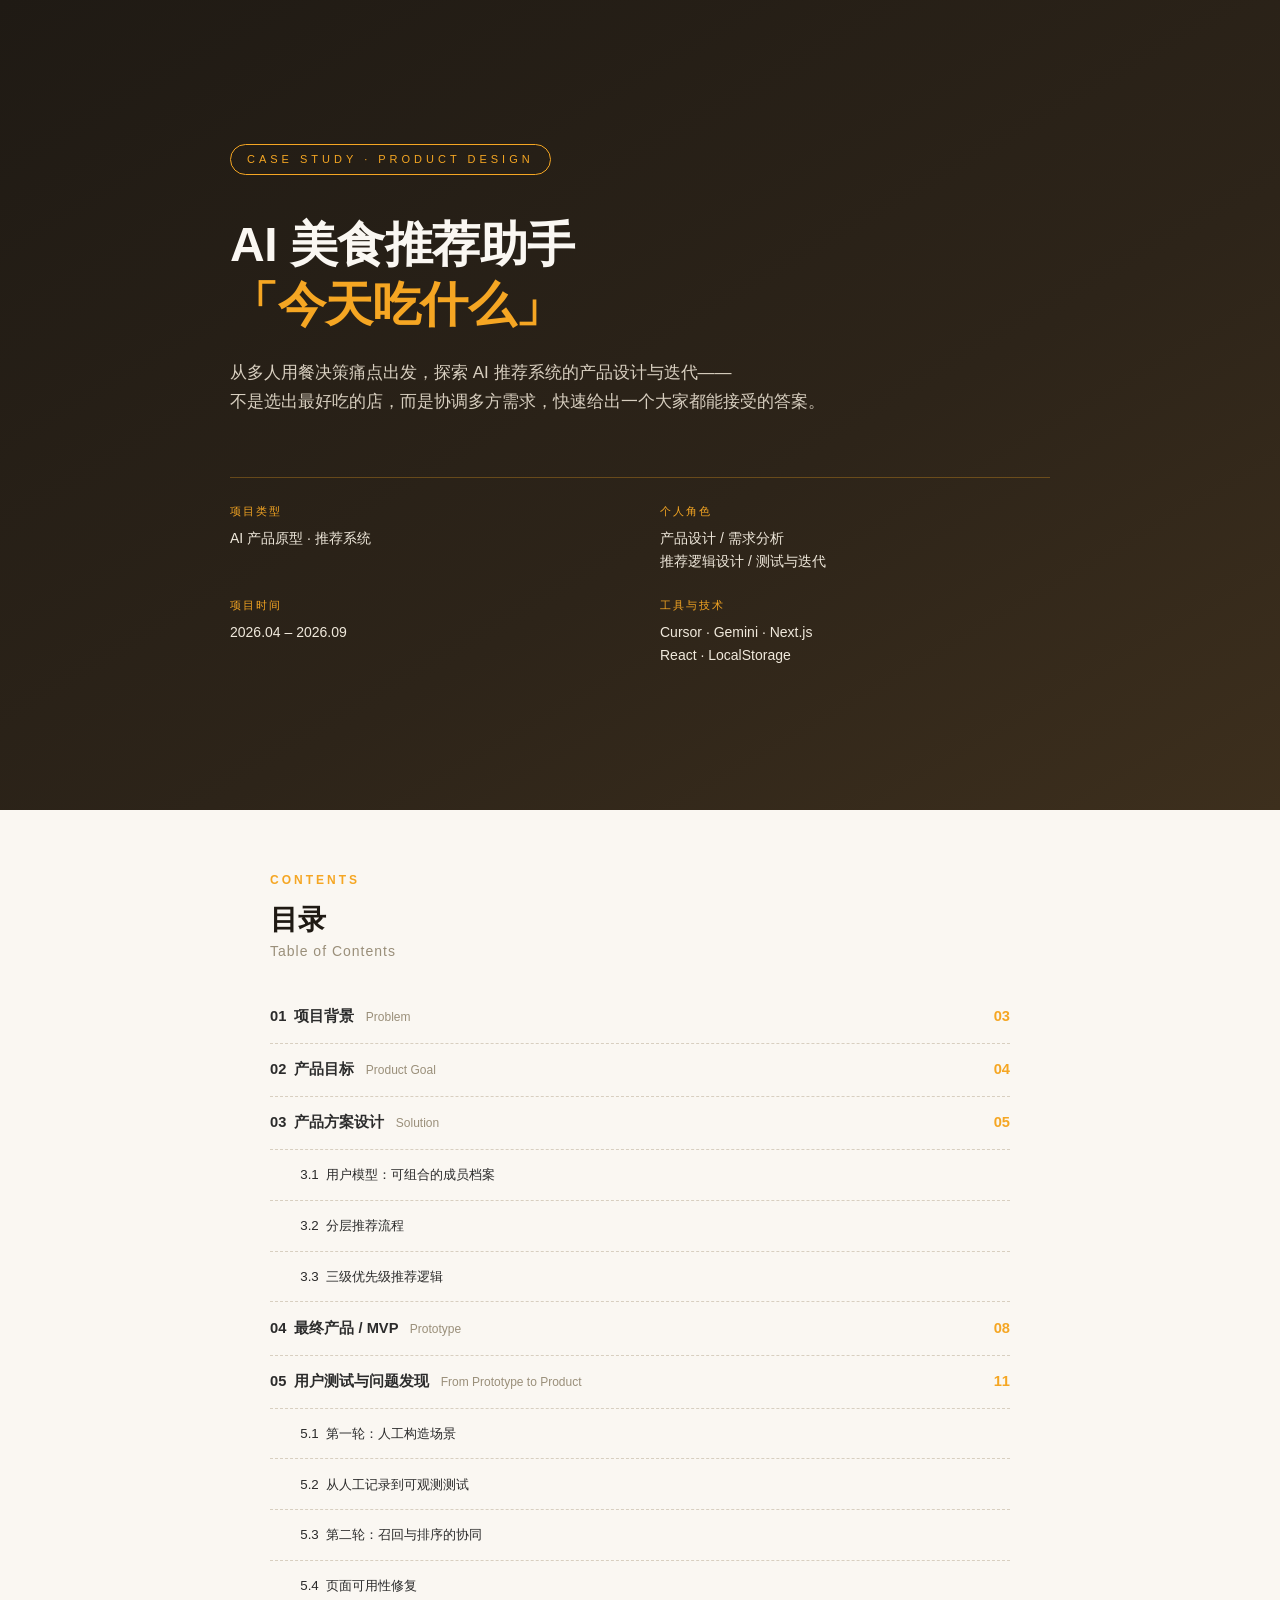
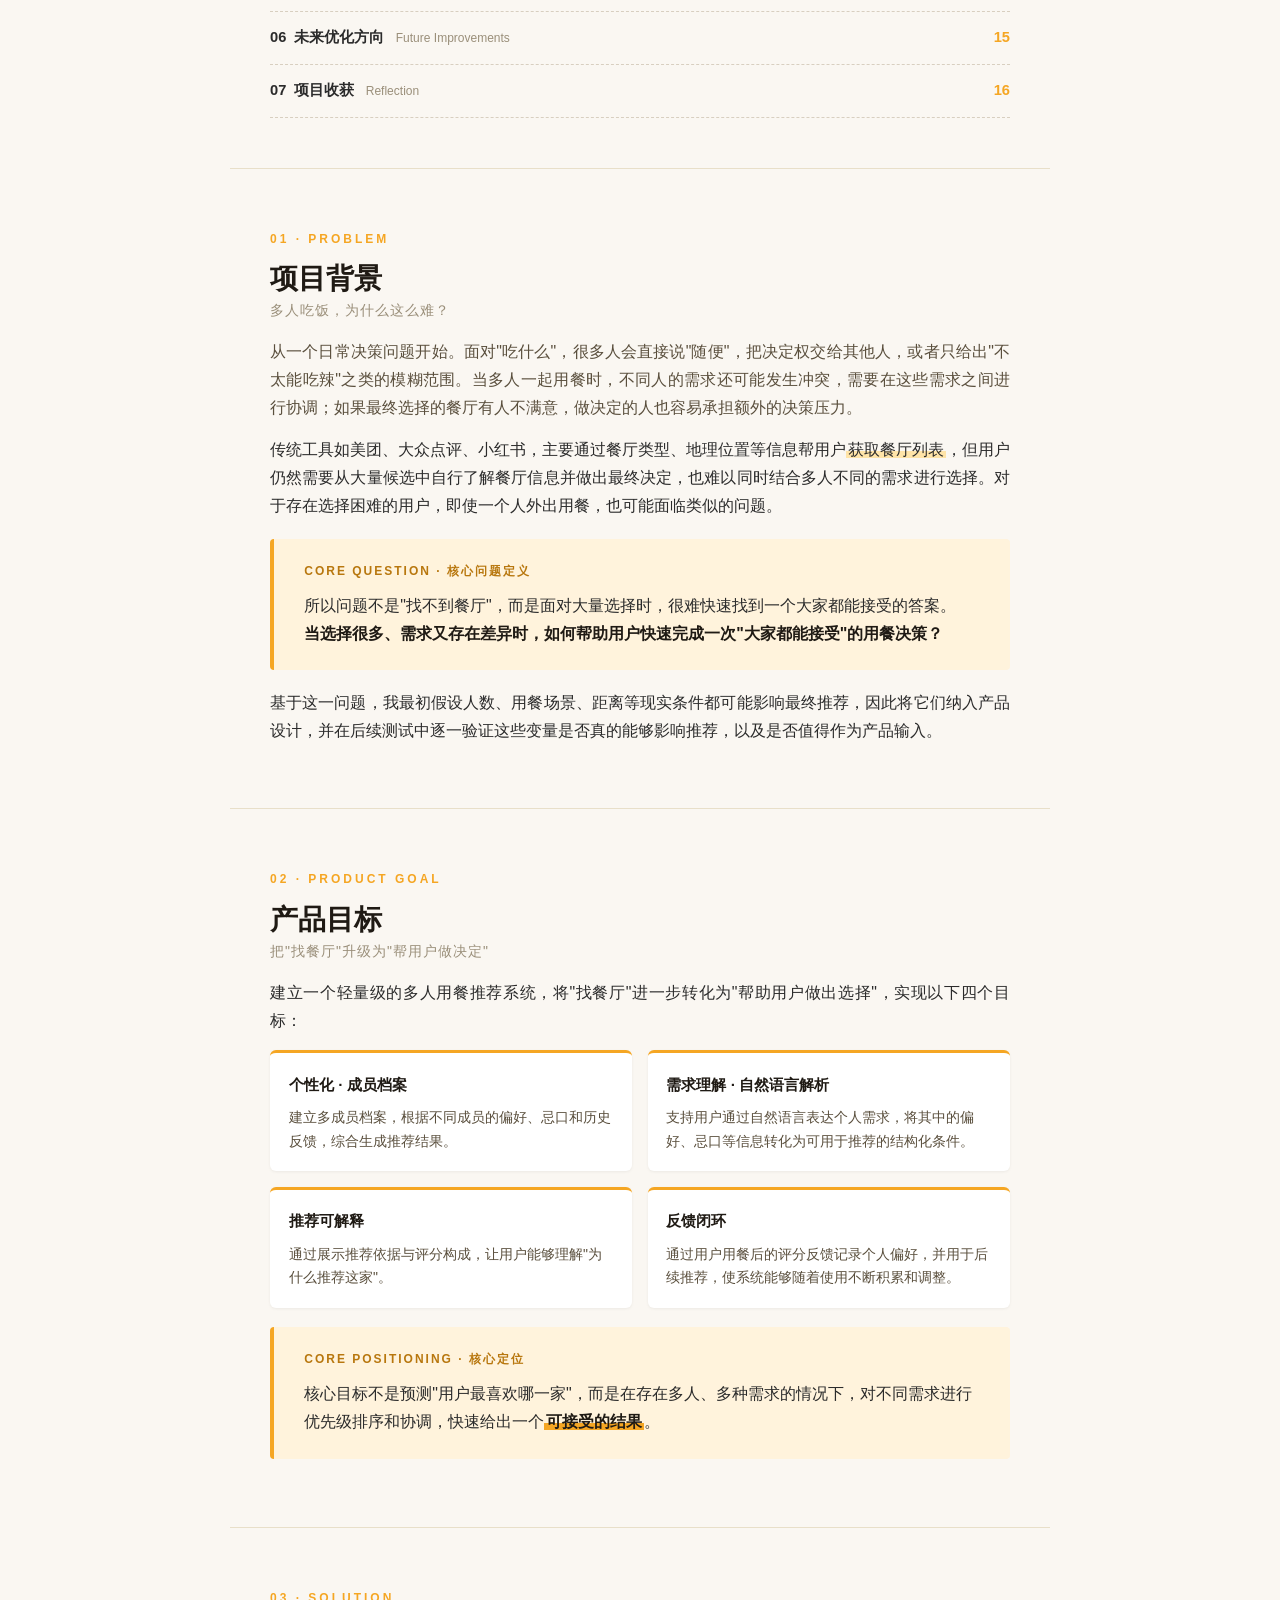
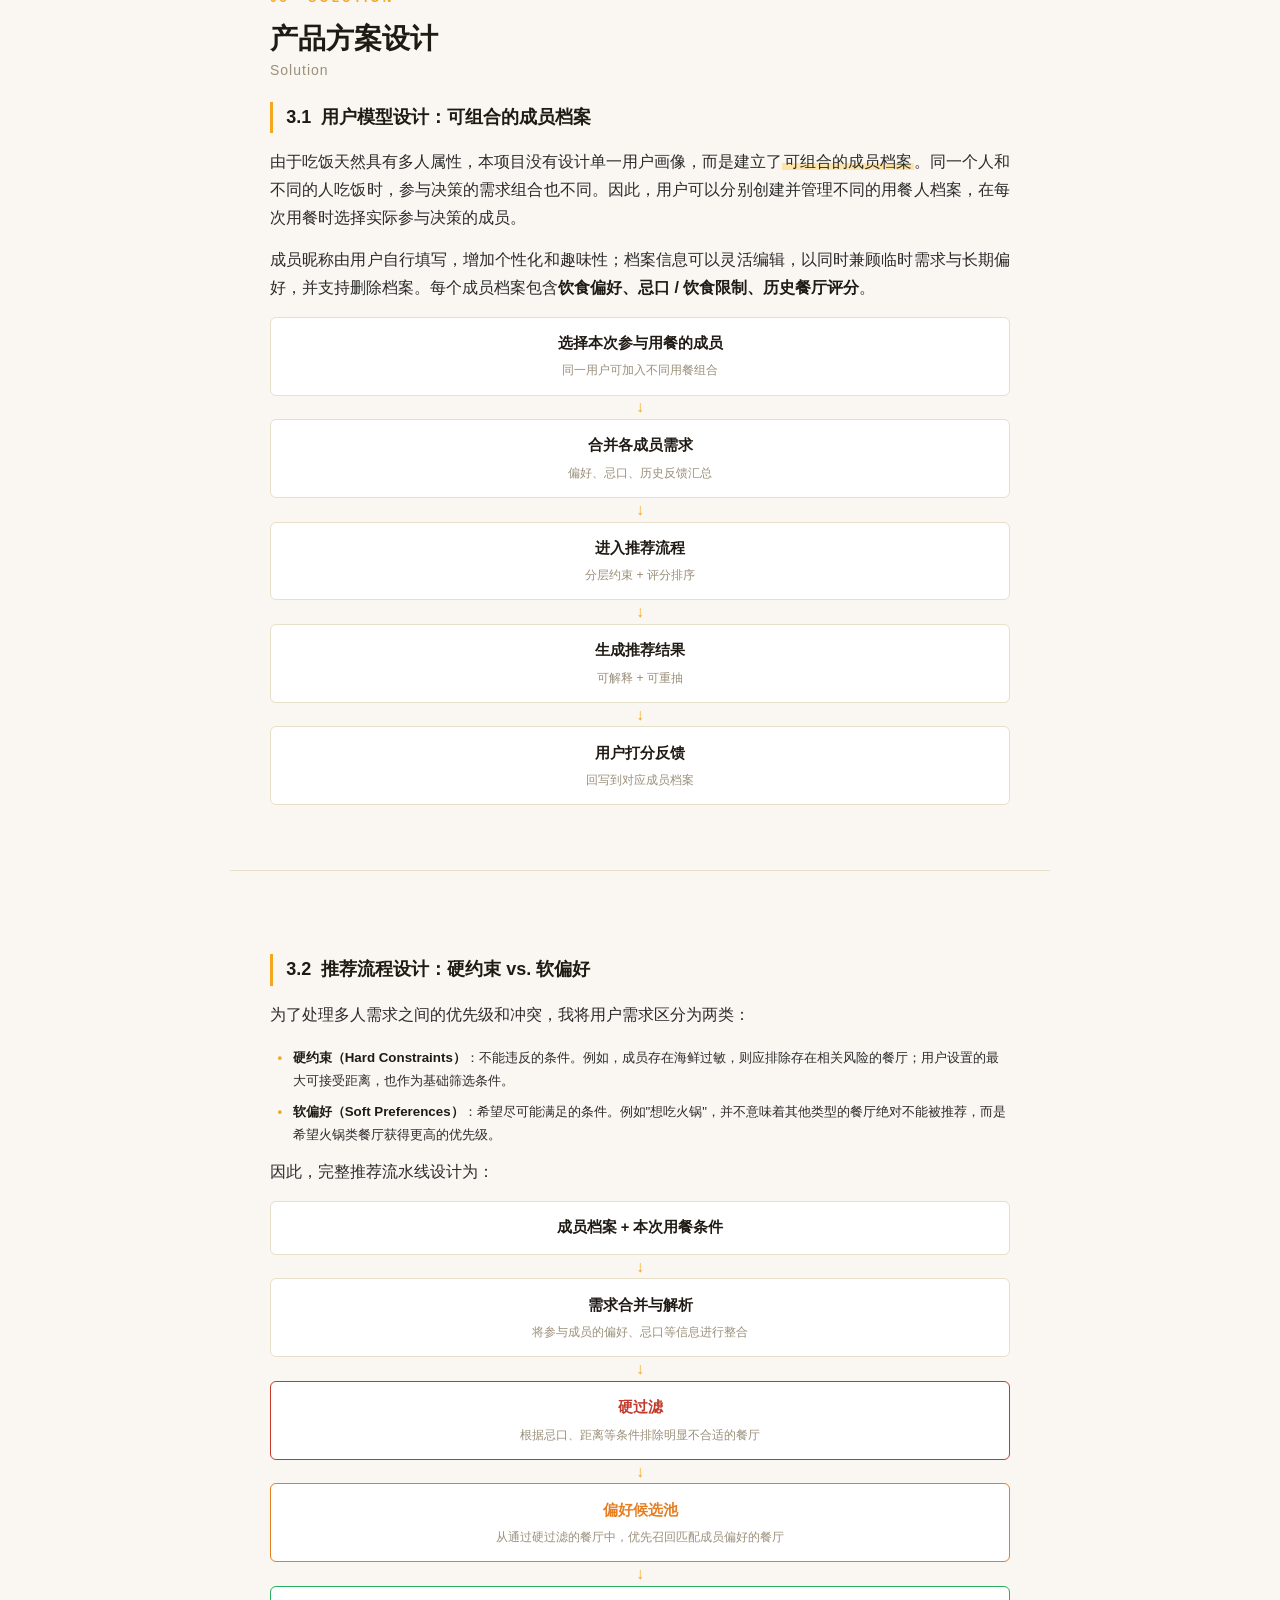
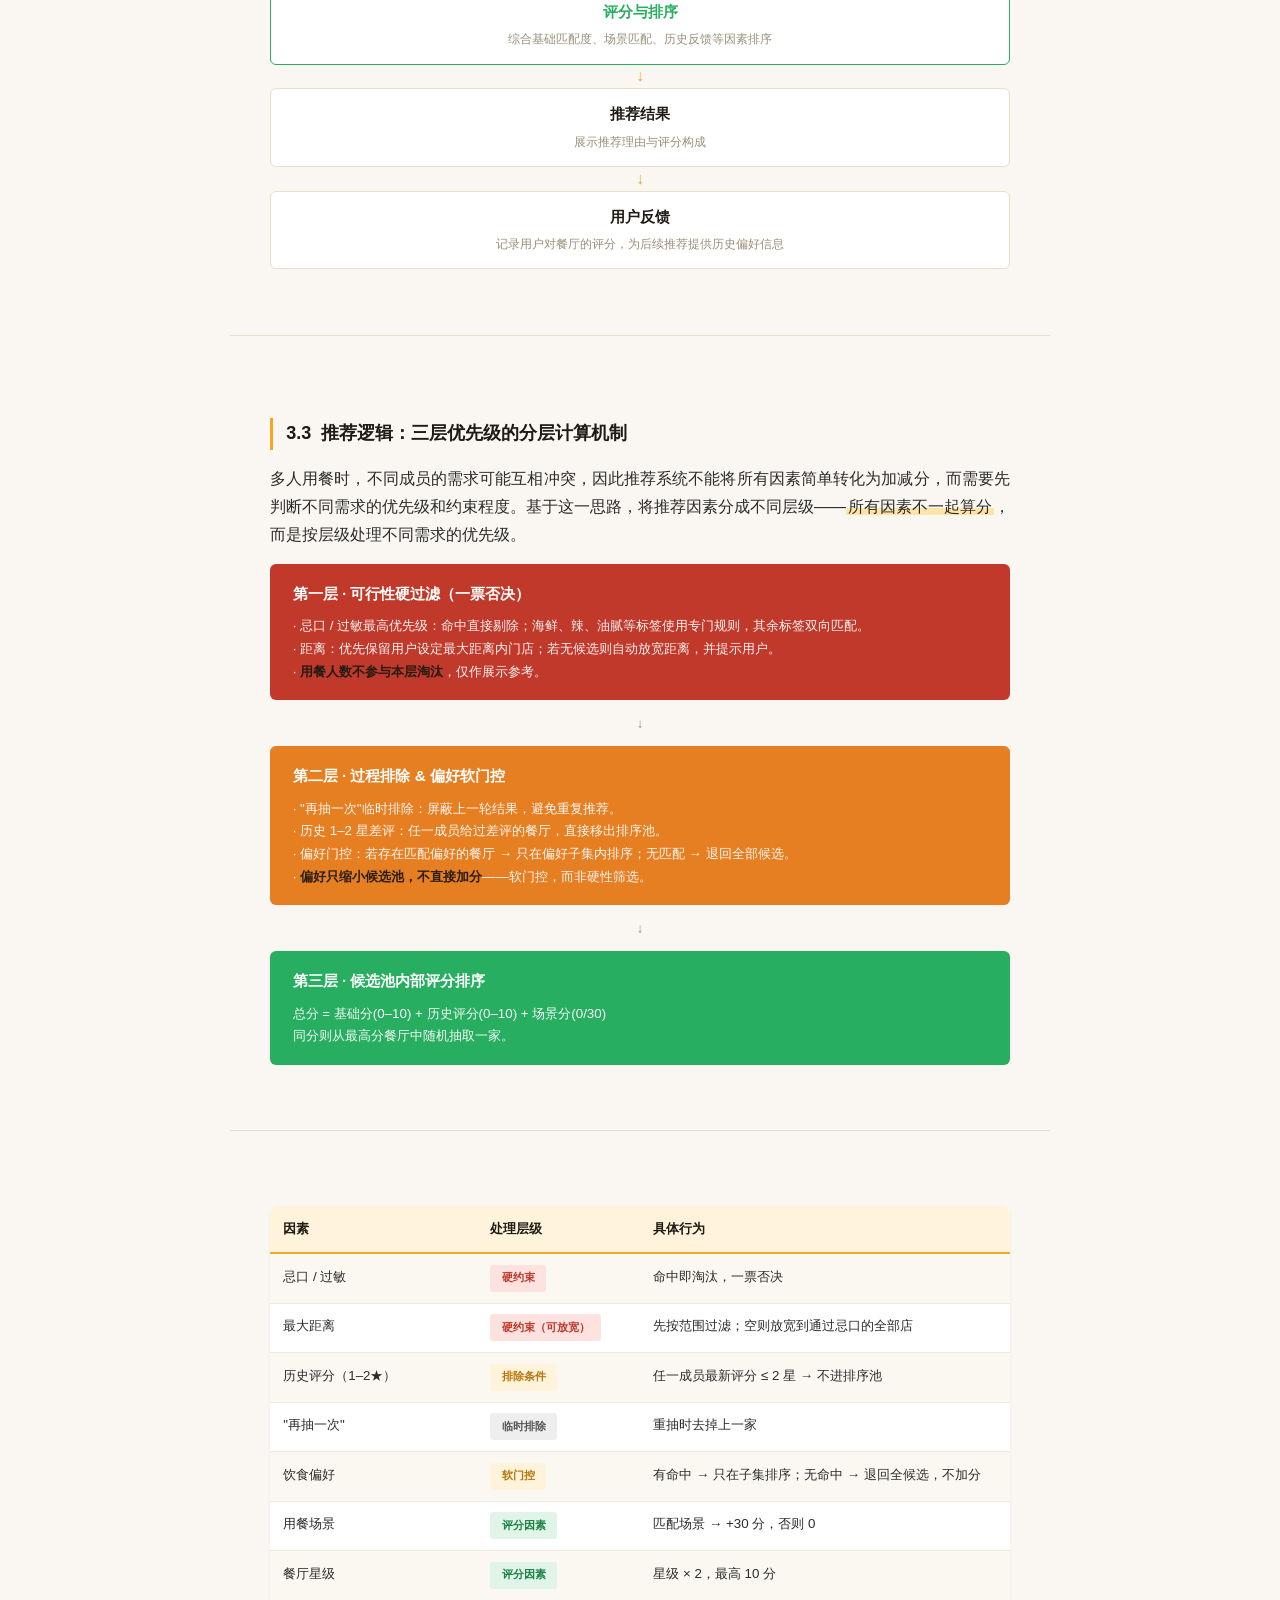
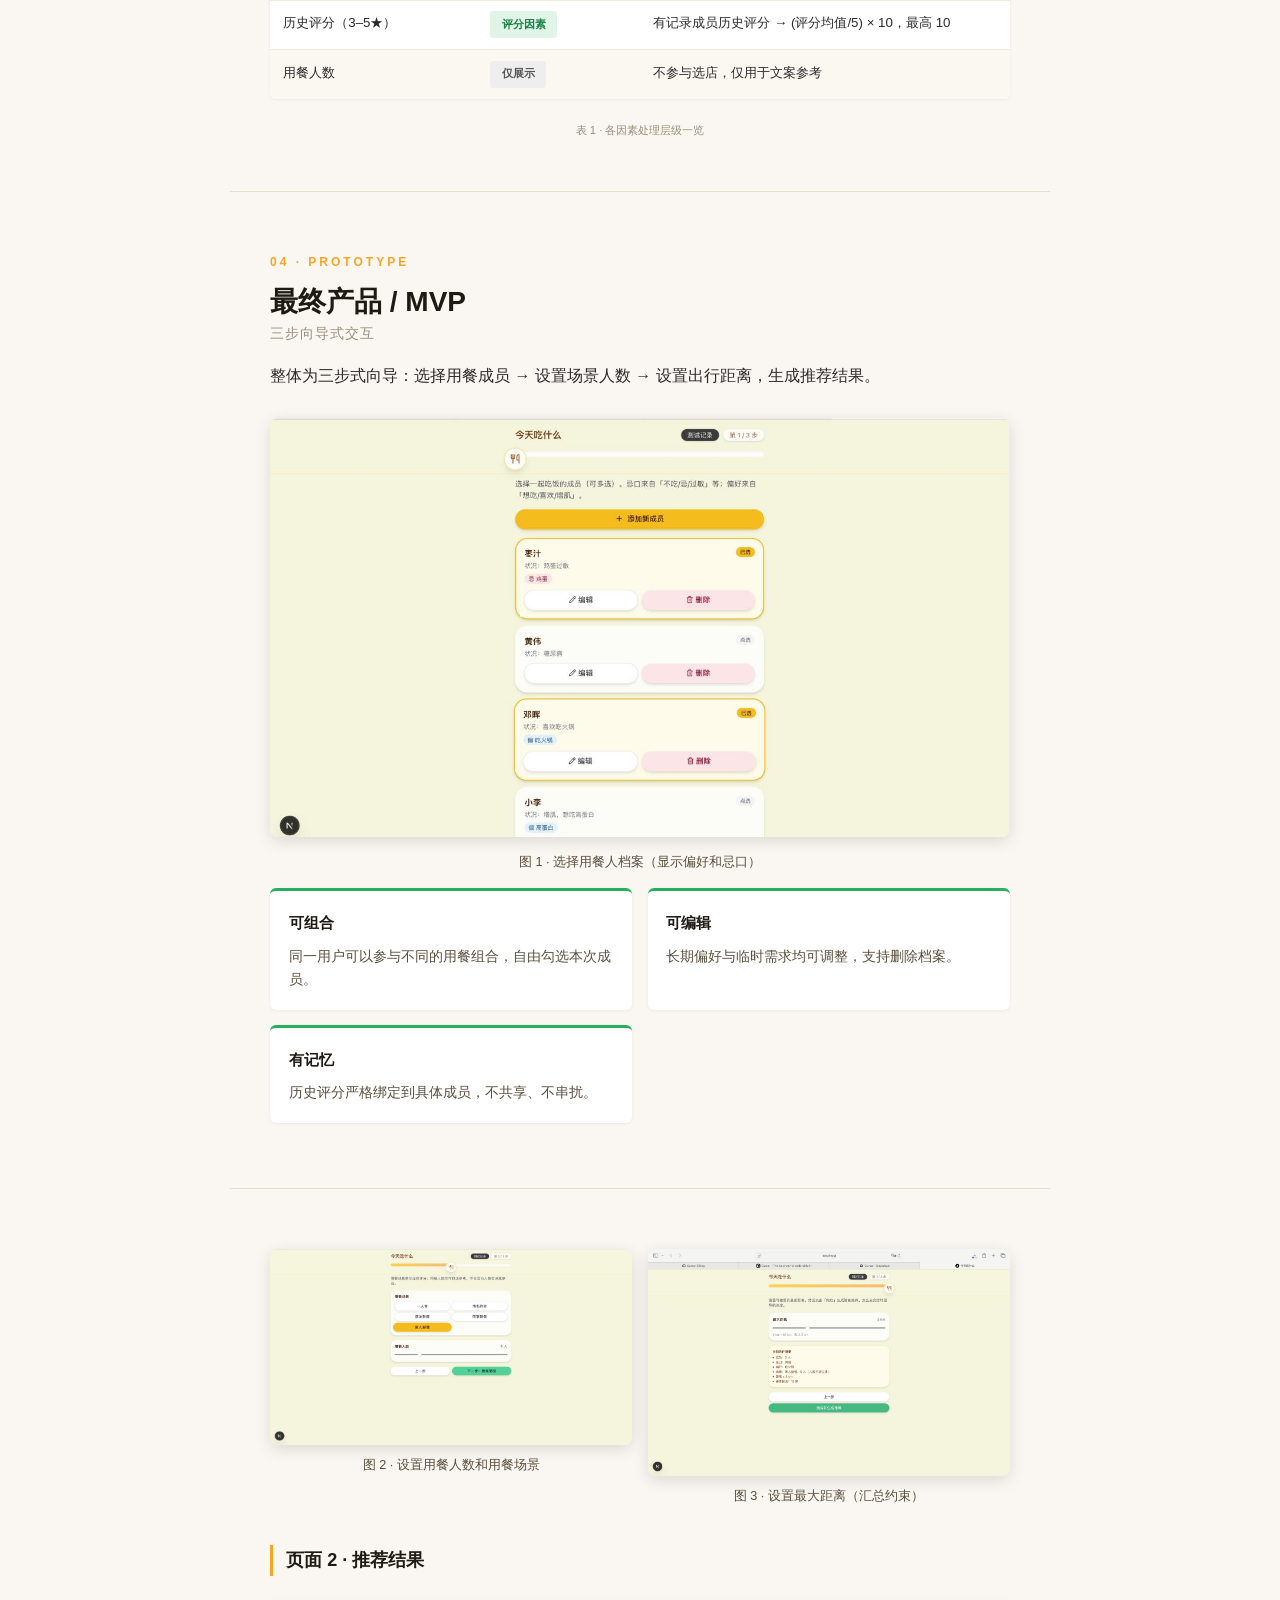
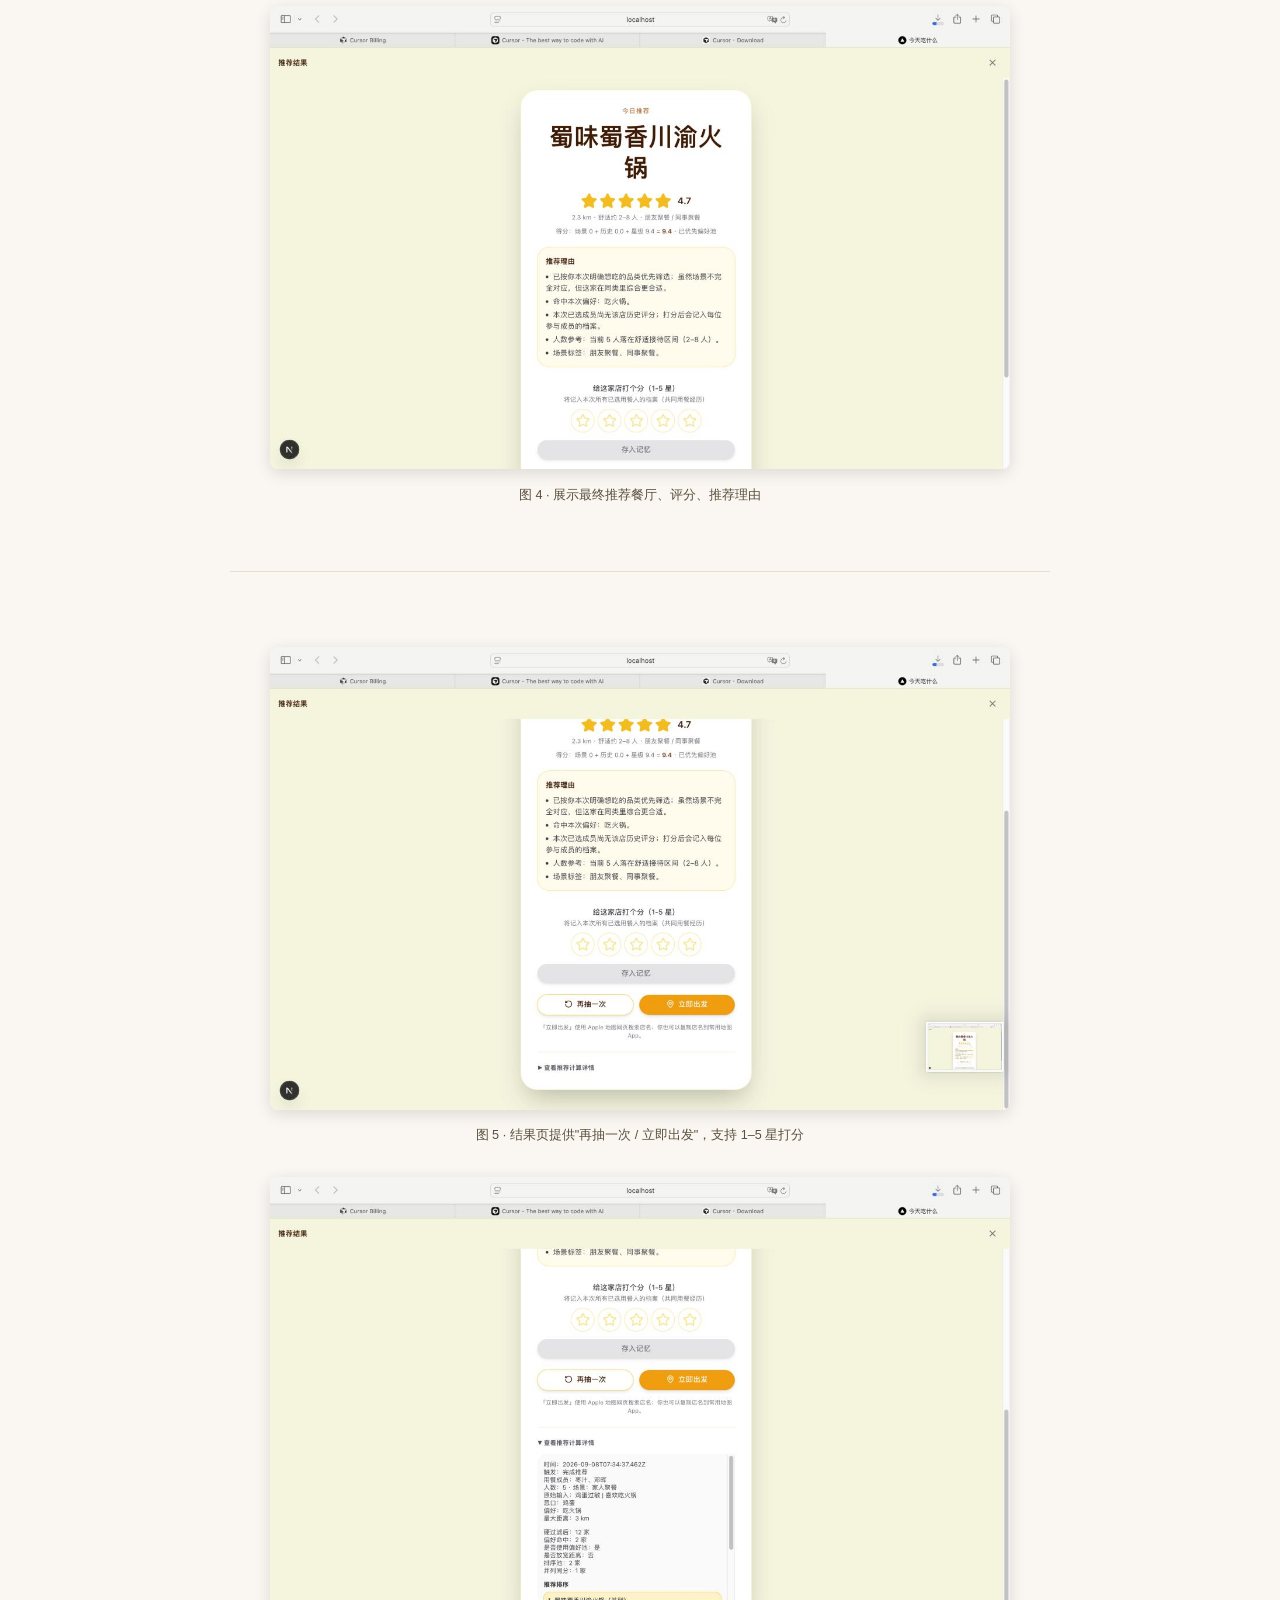
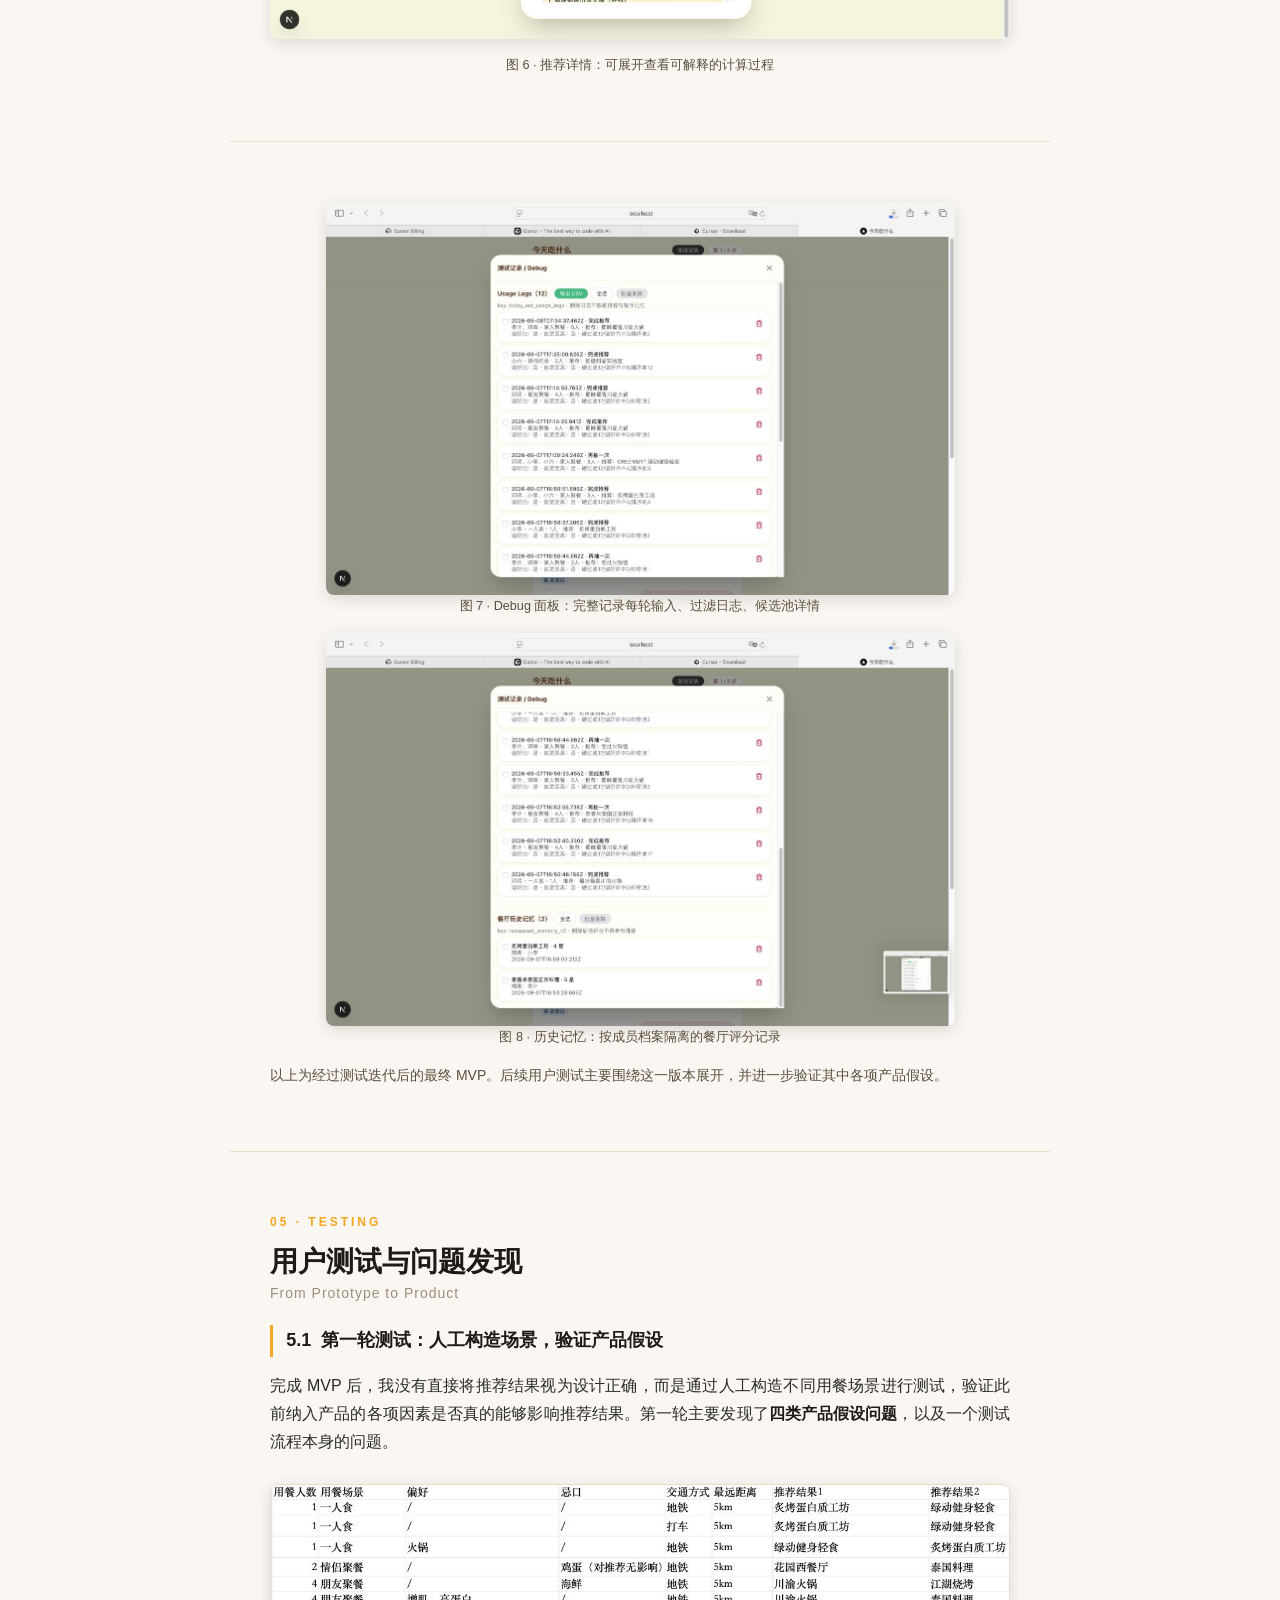
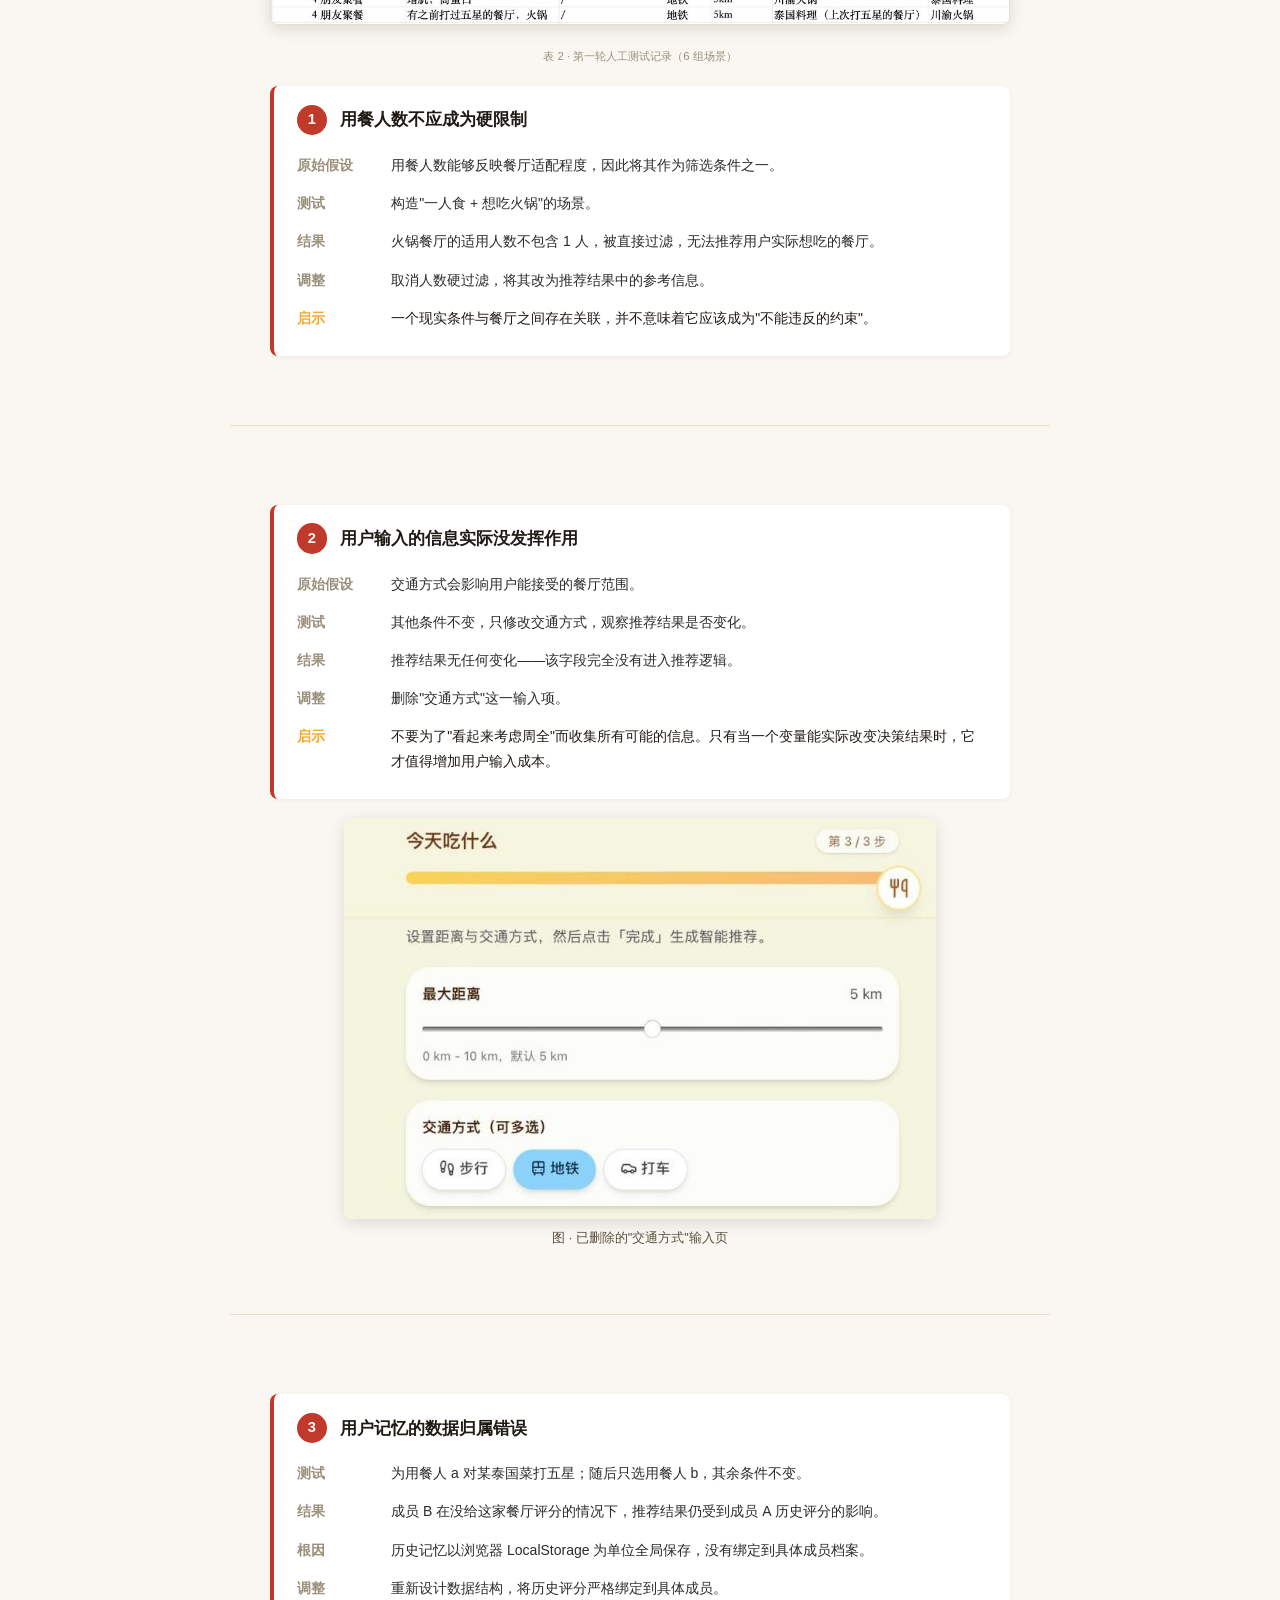
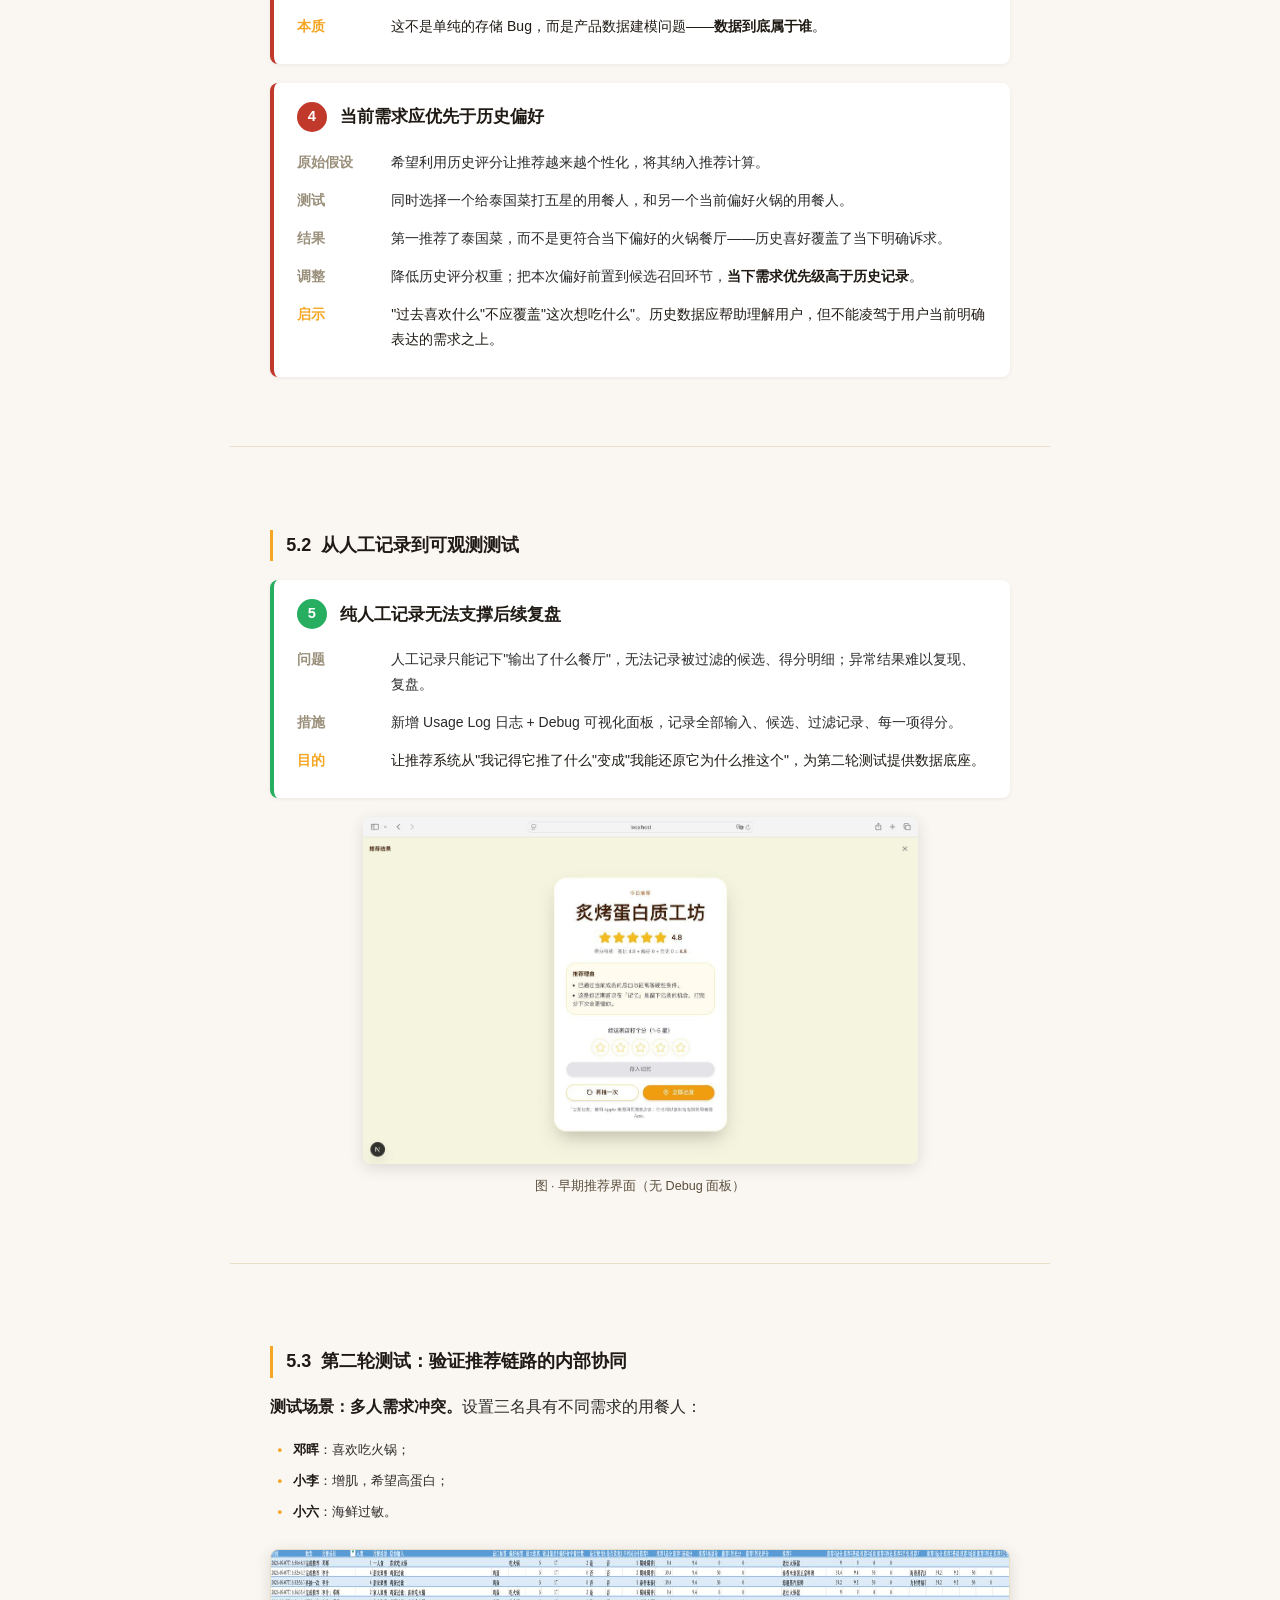
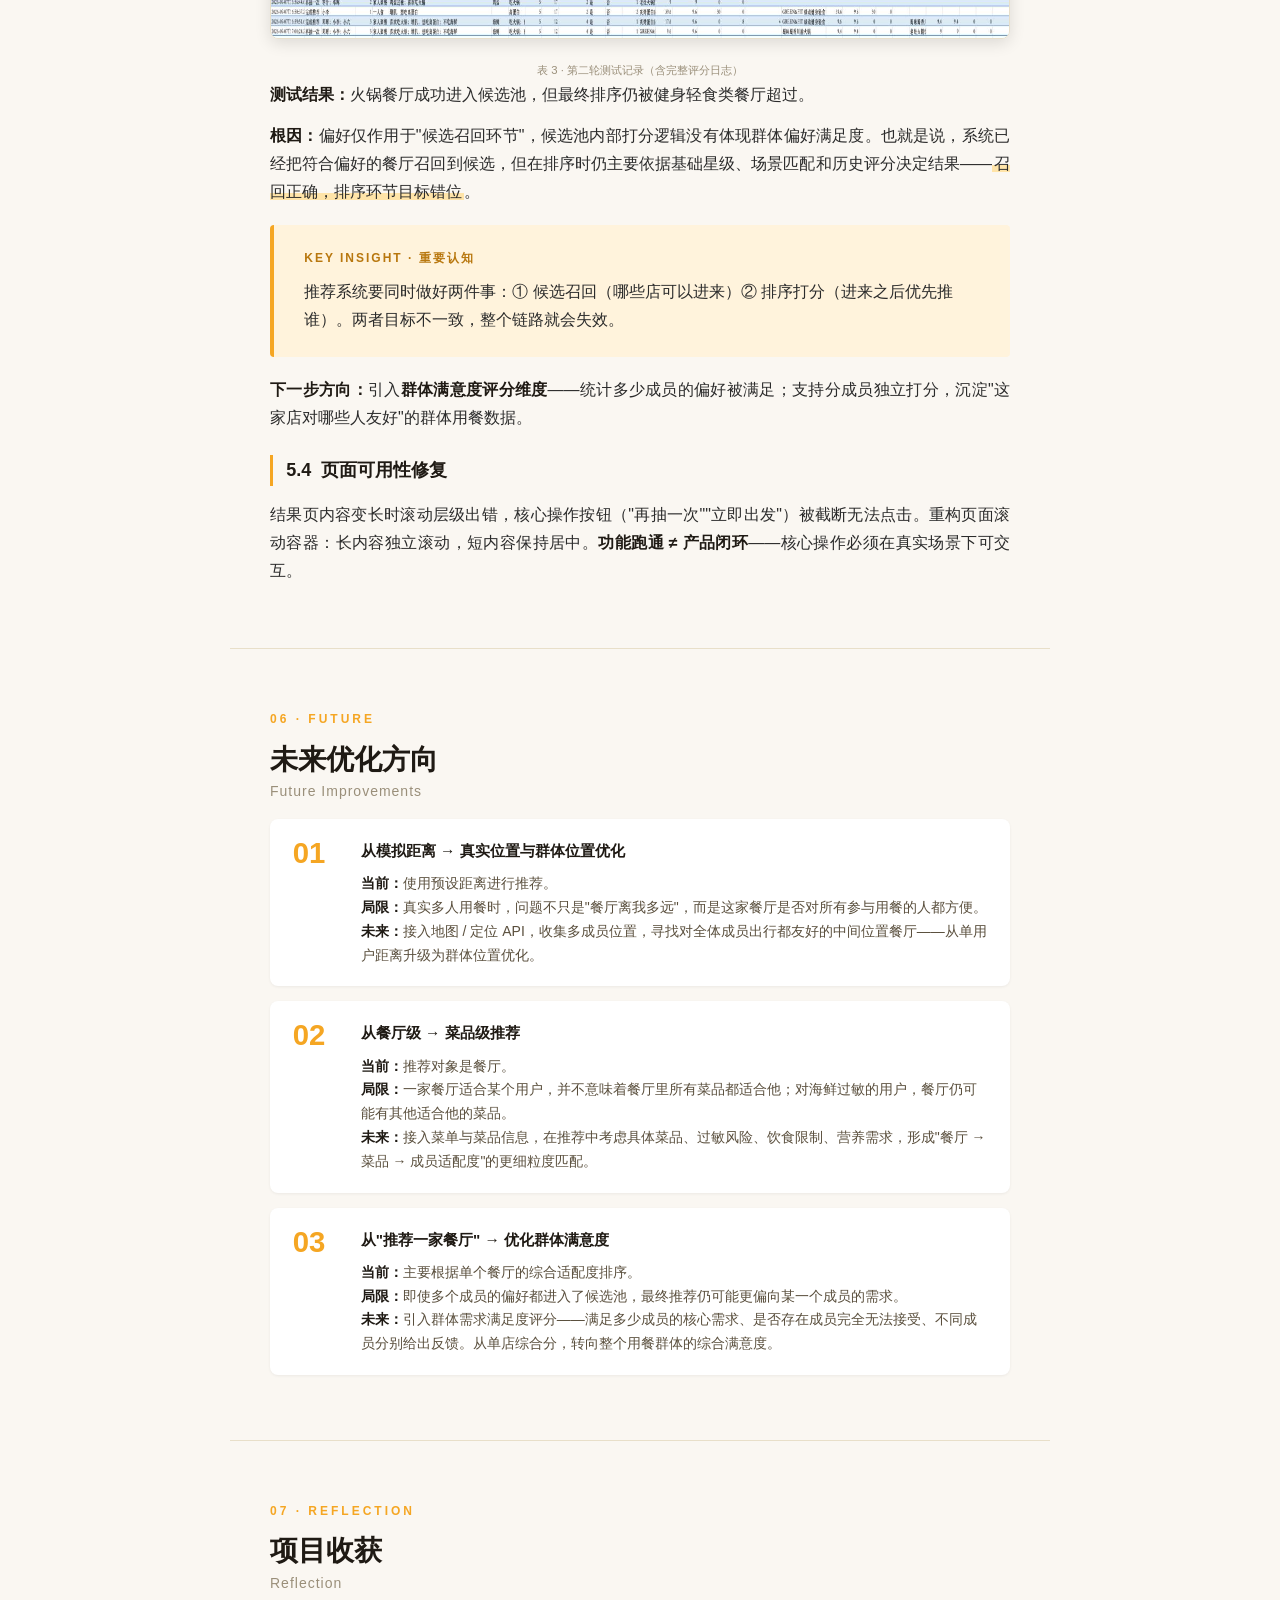
==== index.html @ 3b3b80c8 "Create index.html" ====
<!DOCTYPE html>
<html lang="zh-CN">
<head>
<meta charset="UTF-8">
<title>AI美食推荐助手「今天吃什么」｜作品集</title>
<style>
  * { box-sizing: border-box; margin: 0; padding: 0; }
  html, body {
    font-family: -apple-system, "PingFang SC", "Microsoft YaHei", "Helvetica Neue", Arial, sans-serif;
    color: #2b2b2b;
    background: #FAF7F2;
    line-height: 1.75;
    font-size: 16px;
  }
  .page {
    max-width: 820px;
    margin: 0 auto;
    padding: 60px 40px 50px;
    position: relative;
    background: #FAF7F2;
    border-bottom: 1px solid #e8dfc9;
  }
  .page.centered {
    display: flex;
    flex-direction: column;
    justify-content: center;
  }

  /* ========== 封面 ========== */
  .cover {
    background: linear-gradient(150deg, #1f1a14 0%, #2d2419 60%, #3d2f1d 100%);
    color: #FAF7F2;
    padding: 80px 40px;
    display: flex;
    flex-direction: column;
    justify-content: center;
    min-height: 90vh;
    max-width: 100%;
  }
  .cover .cover-inner {
    max-width: 820px;
    margin: 0 auto;
    width: 100%;
  }
  .cover .tag {
    display: inline-block;
    font-size: 11px;
    letter-spacing: 4px;
    color: #F5A623;
    border: 1px solid #F5A623;
    padding: 5px 16px;
    border-radius: 20px;
    width: fit-content;
    margin-bottom: 40px;
  }
  .cover h1 {
    font-size: 48px;
    font-weight: 800;
    line-height: 1.25;
    margin-bottom: 24px;
    letter-spacing: -0.5px;
  }
  .cover h1 .accent { color: #F5A623; }
  .cover .subtitle {
    font-size: 17px;
    color: #d8cfc0;
    line-height: 1.7;
    max-width: 600px;
    margin-bottom: 60px;
  }
  .cover .meta-grid {
    display: grid;
    grid-template-columns: 1fr 1fr;
    gap: 24px 40px;
    border-top: 1px solid rgba(245,166,35,0.3);
    padding-top: 24px;
  }
  .cover .meta-grid .label {
    font-size: 11px;
    color: #F5A623;
    letter-spacing: 2px;
    margin-bottom: 6px;
  }
  .cover .meta-grid .value {
    font-size: 14px;
    color: #f0e9dc;
    line-height: 1.6;
  }

  /* ========== 通用章节 ========== */
  .section-num {
    font-size: 9pt;
    color: #F5A623;
    letter-spacing: 3px;
    font-weight: 600;
    margin-bottom: 3mm;
  }
  h2 {
    font-size: 21pt;
    font-weight: 800;
    color: #1f1a14;
    margin-bottom: 5mm;
    line-height: 1.3;
  }
  h2 .en {
    display: block;
    font-size: 10.5pt;
    color: #9a8f7a;
    font-weight: 500;
    letter-spacing: 1px;
    margin-top: 1mm;
  }
  h3 {
    font-size: 13.5pt;
    font-weight: 700;
    color: #1f1a14;
    margin: 6mm 0 4mm;
    padding-left: 3.5mm;
    border-left: 3.5px solid #F5A623;
  }
  p { margin-bottom: 3.5mm; text-align: justify; }
  p.lead {
    font-size: 12pt;
    color: #5a4f3d;
  }
  strong { color: #1f1a14; }
  em { font-style: normal; background: linear-gradient(transparent 60%, #ffe4a8 60%); padding: 0 2px; }

  /* 目录 */
  .toc-list { margin-top: 8mm; }
  .toc-item {
    display: flex;
    justify-content: space-between;
    align-items: baseline;
    padding: 3.5mm 0;
    border-bottom: 1px dashed #d8cfc0;
    font-size: 11pt;
  }
  .toc-item .name { font-weight: 600; color: #2b2b2b; }
  .toc-item .en-name {
    color: #9a8f7a;
    font-size: 9pt;
    margin-left: 3mm;
    font-weight: 400;
  }
  .toc-item .page-num {
    color: #F5A623;
    font-weight: 700;
  }
  .toc-item.sub { padding-left: 8mm; font-size: 10pt; }

  /* 关键问题引用块 */
  .problem-quote {
    background: #FFF3DC;
    color: #2b2b2b;
    padding: 6mm 8mm;
    border-radius: 4px;
    margin: 5mm 0;
    font-size: 12pt;
    line-height: 1.75;
    border-left: 4px solid #F5A623;
    page-break-inside: avoid;
  }
  .problem-quote .label {
    color: #b8770e;
    font-size: 9pt;
    letter-spacing: 2px;
    display: block;
    margin-bottom: 2.5mm;
    font-weight: 600;
  }

  /* 目标卡片 */
  .goal-grid {
    display: grid;
    grid-template-columns: 1fr 1fr;
    gap: 4mm;
    margin: 4mm 0;
  }
  .goal-card {
    background: #fff;
    border-radius: 6px;
    padding: 5mm;
    box-shadow: 0 1px 3px rgba(0,0,0,0.06);
    border-top: 3px solid #F5A623;
    page-break-inside: avoid;
  }
  .goal-card .goal-title {
    font-weight: 700;
    color: #1f1a14;
    margin-bottom: 2mm;
    font-size: 11.5pt;
  }
  .goal-card .goal-desc {
    font-size: 10.5pt;
    color: #5a4f3d;
    line-height: 1.65;
  }

  /* 流程图 */
  .flow {
    display: flex;
    flex-direction: column;
    gap: 0;
    margin: 4mm 0;
  }
  .flow-step {
    background: #fff;
    border: 1px solid #e8dfc9;
    border-radius: 6px;
    padding: 3.5mm 5mm;
    text-align: center;
    font-size: 11pt;
    font-weight: 600;
    color: #1f1a14;
    position: relative;
  }
  .flow-step .sub {
    display: block;
    font-weight: 400;
    font-size: 9pt;
    color: #9a8f7a;
    margin-top: 1mm;
  }
  .flow-arrow {
    text-align: center;
    color: #F5A623;
    font-size: 12pt;
    line-height: 1;
    padding: 1mm 0;
  }

  /* 分层流程图 - 横向三层 */
  .layers {
    display: flex;
    flex-direction: column;
    gap: 3mm;
    margin: 4mm 0;
  }
  .layer {
    border-radius: 6px;
    padding: 4.5mm 6mm;
    color: #fff;
    page-break-inside: avoid;
  }
  .layer .layer-title {
    font-weight: 700;
    font-size: 11.5pt;
    margin-bottom: 2mm;
  }
  .layer .layer-desc {
    font-size: 10pt;
    line-height: 1.7;
    opacity: 0.95;
  }
  .layer.l1 { background: #c0392b; }
  .layer.l2 { background: #e67e22; }
  .layer.l3 { background: #27ae60; }
  .layer.l0 { background: #7f8c8d; }
  .layer-arrow {
    text-align: center;
    color: #9a8f7a;
    font-size: 10pt;
  }

  /* 表格 */
  table {
    width: 100%;
    border-collapse: collapse;
    margin: 4mm 0;
    font-size: 9pt;
    background: #fff;
    border-radius: 6px;
    overflow: hidden;
    box-shadow: 0 1px 3px rgba(0,0,0,0.06);
    page-break-inside: avoid;
  }
  th {
    background: #FFF3DC;
    color: #1f1a14;
    padding: 3mm 3.5mm;
    text-align: left;
    font-weight: 700;
    font-size: 10pt;
    border-bottom: 2px solid #F5A623;
  }
  td {
    padding: 2.8mm 3.5mm;
    border-bottom: 1px solid #f0e9dc;
    vertical-align: top;
    font-size: 10pt;
  }
  tr:last-child td { border-bottom: none; }
  tr:nth-child(even) td { background: #fbf8f2; }
  .caption {
    text-align: center;
    font-size: 8.5pt;
    color: #9a8f7a;
    margin-top: 2mm;
  }

  /* 截图 */
  .shot {
    width: 100%;
    border-radius: 8px;
    box-shadow: 0 4px 16px rgba(0,0,0,0.12);
    margin: 4mm 0 1.5mm;
  }
  .shot-caption {
    text-align: center;
    font-size: 9.5pt;
    color: #5a4f3d;
    margin-bottom: 4mm;
  }
  .shot-row {
    display: grid;
    grid-template-columns: 1fr 1fr;
    gap: 4mm;
  }
  .shot-row .shot { margin: 0; }

  /* 问题卡片 */
  .issue {
    background: #fff;
    border-radius: 8px;
    padding: 5mm 6mm;
    margin: 5mm 0;
    box-shadow: 0 1px 4px rgba(0,0,0,0.06);
    border-left: 4px solid #c0392b;
    page-break-inside: avoid;
  }
  .issue-group {
    page-break-inside: avoid;
  }
  .issue .issue-head {
    display: flex;
    align-items: center;
    gap: 3.5mm;
    margin-bottom: 3mm;
  }
  .issue .num {
    background: #c0392b;
    color: #fff;
    width: 8mm;
    height: 8mm;
    border-radius: 50%;
    display: flex;
    align-items: center;
    justify-content: center;
    font-weight: 700;
    font-size: 11pt;
    flex-shrink: 0;
  }
  .issue .issue-title {
    font-size: 12.5pt;
    font-weight: 700;
    color: #1f1a14;
  }
  .issue .row {
    display: grid;
    grid-template-columns: 22mm 1fr;
    gap: 3mm;
    padding: 1.8mm 0;
    font-size: 10.5pt;
  }
  .issue .row .k {
    color: #9a8f7a;
    font-weight: 600;
  }
  .issue .row .v { color: #2b2b2b; }
  .issue .row.insight .k { color: #F5A623; }
  .issue .row.insight .v { color: #1f1a14; font-weight: 500; }
  .issue.fixed { border-left-color: #27ae60; }
  .issue.fixed .num { background: #27ae60; }

  /* 未来方向 */
  .future-grid {
    display: grid;
    grid-template-columns: 1fr;
    gap: 4mm;
    margin: 4mm 0;
  }
  .future-card {
    background: #fff;
    border-radius: 8px;
    padding: 5mm 6mm;
    box-shadow: 0 1px 3px rgba(0,0,0,0.06);
    display: grid;
    grid-template-columns: 14mm 1fr;
    gap: 4mm;
    page-break-inside: avoid;
  }
  .future-card .fnum {
    font-size: 22pt;
    font-weight: 800;
    color: #F5A623;
    line-height: 1;
  }
  .future-card .ftitle {
    font-weight: 700;
    color: #1f1a14;
    margin-bottom: 2mm;
    font-size: 11.5pt;
  }
  .future-card .fdesc {
    font-size: 10.5pt;
    color: #5a4f3d;
    line-height: 1.7;
  }

  /* 收获 */
  .takeaway-list {
    margin: 4mm 0;
  }
  .takeaway {
    background: #fff;
    border-radius: 8px;
    padding: 4.5mm 5mm;
    margin-bottom: 3.5mm;
    border-left: 3px solid #F5A623;
    font-size: 10.5pt;
    page-break-inside: avoid;
  }
  .takeaway strong { color: #c0392b; }

  /* 页脚 */
  .footer {
    position: absolute;
    bottom: 8mm;
    left: 18mm;
    right: 18mm;
    text-align: center;
    font-size: 8.5pt;
    color: #9a8f7a;
    padding-top: 2mm;
  }

  .badge {
    display: inline-block;
    background: #fff3dc;
    color: #b8770e;
    padding: 1mm 3mm;
    border-radius: 3px;
    font-size: 8.5pt;
    font-weight: 600;
    margin-right: 2mm;
  }
  .badge.red { background: #fde2e0; color: #c0392b; }
  .badge.green { background: #e0f5e8; color: #1e8449; }
  .badge.gray { background: #eee; color: #555; }

  ul.clean { list-style: none; padding-left: 0; margin: 2mm 0; }
  ul.clean li {
    padding: 1mm 0 1mm 6mm;
    position: relative;
    font-size: 10pt;
  }
  ul.clean li::before {
    content: "•";
    color: #F5A623;
    position: absolute;
    left: 2mm;
    font-weight: bold;
  }
</style>
</head>
<body>

<!-- ==================== 封面 ==================== -->
<section class="cover">
  <div class="cover-inner">
    <div>
      <div class="tag">CASE STUDY · PRODUCT DESIGN</div>
      <h1>AI 美食推荐助手<br><span class="accent">「今天吃什么」</span></h1>
      <p class="subtitle">从多人用餐决策痛点出发，探索 AI 推荐系统的产品设计与迭代——<br>不是选出最好吃的店，而是协调多方需求，快速给出一个大家都能接受的答案。</p>
    </div>
    <div class="meta-grid">
      <div>
        <div class="label">项目类型</div>
        <div class="value">AI 产品原型 · 推荐系统</div>
      </div>
      <div>
        <div class="label">个人角色</div>
        <div class="value">产品设计 / 需求分析<br>推荐逻辑设计 / 测试与迭代</div>
      </div>
      <div>
        <div class="label">项目时间</div>
        <div class="value">2026.04 – 2026.09</div>
      </div>
      <div>
        <div class="label">工具与技术</div>
        <div class="value">Cursor · Gemini · Next.js<br>React · LocalStorage</div>
      </div>
    </div>
  </div>
</section>

<!-- ==================== 目录 ==================== -->
<section class="page">
  <div class="section-num">CONTENTS</div>
  <h2>目录<span class="en">Table of Contents</span></h2>
  <div class="toc-list">
    <div class="toc-item"><span><span class="name">01 &nbsp;项目背景</span><span class="en-name">Problem</span></span><span class="page-num">03</span></div>
    <div class="toc-item"><span><span class="name">02 &nbsp;产品目标</span><span class="en-name">Product Goal</span></span><span class="page-num">04</span></div>
    <div class="toc-item"><span><span class="name">03 &nbsp;产品方案设计</span><span class="en-name">Solution</span></span><span class="page-num">05</span></div>
    <div class="toc-item sub"><span>3.1 &nbsp;用户模型：可组合的成员档案</span></div>
    <div class="toc-item sub"><span>3.2 &nbsp;分层推荐流程</span></div>
    <div class="toc-item sub"><span>3.3 &nbsp;三级优先级推荐逻辑</span></div>
    <div class="toc-item"><span><span class="name">04 &nbsp;最终产品 / MVP</span><span class="en-name">Prototype</span></span><span class="page-num">08</span></div>
    <div class="toc-item"><span><span class="name">05 &nbsp;用户测试与问题发现</span><span class="en-name">From Prototype to Product</span></span><span class="page-num">11</span></div>
    <div class="toc-item sub"><span>5.1 &nbsp;第一轮：人工构造场景</span></div>
    <div class="toc-item sub"><span>5.2 &nbsp;从人工记录到可观测测试</span></div>
    <div class="toc-item sub"><span>5.3 &nbsp;第二轮：召回与排序的协同</span></div>
    <div class="toc-item sub"><span>5.4 &nbsp;页面可用性修复</span></div>
    <div class="toc-item"><span><span class="name">06 &nbsp;未来优化方向</span><span class="en-name">Future Improvements</span></span><span class="page-num">15</span></div>
    <div class="toc-item"><span><span class="name">07 &nbsp;项目收获</span><span class="en-name">Reflection</span></span><span class="page-num">16</span></div>
  </div>
</section>

<!-- ==================== 01 项目背景 ==================== -->
<section class="page">
  <div class="section-num">01 · PROBLEM</div>
  <h2>项目背景<span class="en">多人吃饭，为什么这么难？</span></h2>

  <p class="lead">从一个日常决策问题开始。面对"吃什么"，很多人会直接说"随便"，把决定权交给其他人，或者只给出"不太能吃辣"之类的模糊范围。当多人一起用餐时，不同人的需求还可能发生冲突，需要在这些需求之间进行协调；如果最终选择的餐厅有人不满意，做决定的人也容易承担额外的决策压力。</p>

  <p>传统工具如美团、大众点评、小红书，主要通过餐厅类型、地理位置等信息帮用户<em>获取餐厅列表</em>，但用户仍然需要从大量候选中自行了解餐厅信息并做出最终决定，也难以同时结合多人不同的需求进行选择。对于存在选择困难的用户，即使一个人外出用餐，也可能面临类似的问题。</p>

  <div class="problem-quote">
    <span class="label">CORE QUESTION · 核心问题定义</span>
    所以问题不是"找不到餐厅"，而是面对大量选择时，很难快速找到一个大家都能接受的答案。<br>
    <strong>当选择很多、需求又存在差异时，如何帮助用户快速完成一次"大家都能接受"的用餐决策？</strong>
  </div>

  <p>基于这一问题，我最初假设人数、用餐场景、距离等现实条件都可能影响最终推荐，因此将它们纳入产品设计，并在后续测试中逐一验证这些变量是否真的能够影响推荐，以及是否值得作为产品输入。</p>

</section>

<!-- ==================== 02 产品目标 ==================== -->
<section class="page">
  <div class="section-num">02 · PRODUCT GOAL</div>
  <h2>产品目标<span class="en">把"找餐厅"升级为"帮用户做决定"</span></h2>

  <p>建立一个轻量级的多人用餐推荐系统，将"找餐厅"进一步转化为"帮助用户做出选择"，实现以下四个目标：</p>

  <div class="goal-grid">
    <div class="goal-card">
      <div class="goal-title">个性化 · 成员档案</div>
      <div class="goal-desc">建立多成员档案，根据不同成员的偏好、忌口和历史反馈，综合生成推荐结果。</div>
    </div>
    <div class="goal-card">
      <div class="goal-title">需求理解 · 自然语言解析</div>
      <div class="goal-desc">支持用户通过自然语言表达个人需求，将其中的偏好、忌口等信息转化为可用于推荐的结构化条件。</div>
    </div>
    <div class="goal-card">
      <div class="goal-title">推荐可解释</div>
      <div class="goal-desc">通过展示推荐依据与评分构成，让用户能够理解"为什么推荐这家"。</div>
    </div>
    <div class="goal-card">
      <div class="goal-title">反馈闭环</div>
      <div class="goal-desc">通过用户用餐后的评分反馈记录个人偏好，并用于后续推荐，使系统能够随着使用不断积累和调整。</div>
    </div>
  </div>

  <div class="problem-quote">
    <span class="label">CORE POSITIONING · 核心定位</span>
    核心目标不是预测"用户最喜欢哪一家"，而是在存在多人、多种需求的情况下，对不同需求进行优先级排序和协调，快速给出一个<em style="background:linear-gradient(transparent 60%,#F5A623 60%);color:#1f1a14;padding:0 2px;font-weight:600;">可接受的结果</em>。
  </div>

</section>

<!-- ==================== 03.1 用户模型 ==================== -->
<section class="page">
  <div class="section-num">03 · SOLUTION</div>
  <h2>产品方案设计<span class="en">Solution</span></h2>

  <h3>3.1 &nbsp;用户模型设计：可组合的成员档案</h3>
  <p>由于吃饭天然具有多人属性，本项目没有设计单一用户画像，而是建立了<em>可组合的成员档案</em>。同一个人和不同的人吃饭时，参与决策的需求组合也不同。因此，用户可以分别创建并管理不同的用餐人档案，在每次用餐时选择实际参与决策的成员。</p>

  <p>成员昵称由用户自行填写，增加个性化和趣味性；档案信息可以灵活编辑，以同时兼顾临时需求与长期偏好，并支持删除档案。每个成员档案包含<strong>饮食偏好、忌口 / 饮食限制、历史餐厅评分</strong>。</p>

  <div class="flow">
    <div class="flow-step">选择本次参与用餐的成员<span class="sub">同一用户可加入不同用餐组合</span></div>
    <div class="flow-arrow">↓</div>
    <div class="flow-step">合并各成员需求<span class="sub">偏好、忌口、历史反馈汇总</span></div>
    <div class="flow-arrow">↓</div>
    <div class="flow-step">进入推荐流程<span class="sub">分层约束 + 评分排序</span></div>
    <div class="flow-arrow">↓</div>
    <div class="flow-step">生成推荐结果<span class="sub">可解释 + 可重抽</span></div>
    <div class="flow-arrow">↓</div>
    <div class="flow-step">用户打分反馈<span class="sub">回写到对应成员档案</span></div>
  </div>

</section>

<!-- ==================== 3.2 推荐流程 ==================== -->
<section class="page">
  <h3>3.2 &nbsp;推荐流程设计：硬约束 vs. 软偏好</h3>
  <p>为了处理多人需求之间的优先级和冲突，我将用户需求区分为两类：</p>

  <ul class="clean">
    <li><strong>硬约束（Hard Constraints）</strong>：不能违反的条件。例如，成员存在海鲜过敏，则应排除存在相关风险的餐厅；用户设置的最大可接受距离，也作为基础筛选条件。</li>
    <li><strong>软偏好（Soft Preferences）</strong>：希望尽可能满足的条件。例如"想吃火锅"，并不意味着其他类型的餐厅绝对不能被推荐，而是希望火锅类餐厅获得更高的优先级。</li>
  </ul>

  <p>因此，完整推荐流水线设计为：</p>

  <div class="flow">
    <div class="flow-step">成员档案 + 本次用餐条件</div>
    <div class="flow-arrow">↓</div>
    <div class="flow-step">需求合并与解析<span class="sub">将参与成员的偏好、忌口等信息进行整合</span></div>
    <div class="flow-arrow">↓</div>
    <div class="flow-step" style="border-color:#c0392b;color:#c0392b;">硬过滤<span class="sub">根据忌口、距离等条件排除明显不合适的餐厅</span></div>
    <div class="flow-arrow">↓</div>
    <div class="flow-step" style="border-color:#e67e22;color:#e67e22;">偏好候选池<span class="sub">从通过硬过滤的餐厅中，优先召回匹配成员偏好的餐厅</span></div>
    <div class="flow-arrow">↓</div>
    <div class="flow-step" style="border-color:#27ae60;color:#27ae60;">评分与排序<span class="sub">综合基础匹配度、场景匹配、历史反馈等因素排序</span></div>
    <div class="flow-arrow">↓</div>
    <div class="flow-step">推荐结果<span class="sub">展示推荐理由与评分构成</span></div>
    <div class="flow-arrow">↓</div>
    <div class="flow-step">用户反馈<span class="sub">记录用户对餐厅的评分，为后续推荐提供历史偏好信息</span></div>
  </div>

</section>

<!-- ==================== 3.3 推荐逻辑 ==================== -->
<section class="page">
  <h3>3.3 &nbsp;推荐逻辑：三层优先级的分层计算机制</h3>
  <p>多人用餐时，不同成员的需求可能互相冲突，因此推荐系统不能将所有因素简单转化为加减分，而需要先判断不同需求的优先级和约束程度。基于这一思路，将推荐因素分成不同层级——<em>所有因素不一起算分</em>，而是按层级处理不同需求的优先级。</p>

  <div class="layers">
    <div class="layer l1">
      <div class="layer-title">第一层 · 可行性硬过滤（一票否决）</div>
      <div class="layer-desc">
        · 忌口 / 过敏最高优先级：命中直接剔除；海鲜、辣、油腻等标签使用专门规则，其余标签双向匹配。<br>
        · 距离：优先保留用户设定最大距离内门店；若无候选则自动放宽距离，并提示用户。<br>
        · <strong>用餐人数不参与本层淘汰</strong>，仅作展示参考。
      </div>
    </div>
    <div class="layer-arrow">↓</div>
    <div class="layer l2">
      <div class="layer-title">第二层 · 过程排除 &amp; 偏好软门控</div>
      <div class="layer-desc">
        · "再抽一次"临时排除：屏蔽上一轮结果，避免重复推荐。<br>
        · 历史 1–2 星差评：任一成员给过差评的餐厅，直接移出排序池。<br>
        · 偏好门控：若存在匹配偏好的餐厅 → 只在偏好子集内排序；无匹配 → 退回全部候选。<br>
        · <strong>偏好只缩小候选池，不直接加分</strong>——软门控，而非硬性筛选。
      </div>
    </div>
    <div class="layer-arrow">↓</div>
    <div class="layer l3">
      <div class="layer-title">第三层 · 候选池内部评分排序</div>
      <div class="layer-desc">
        总分 = 基础分(0–10) + 历史评分(0–10) + 场景分(0/30)<br>
        同分则从最高分餐厅中随机抽取一家。
      </div>
    </div>
  </div>

</section>

<!-- ==================== 3.3 续：表格居中 ==================== -->
<section class="page centered">
  <table>
    <tr><th style="width:28%">因素</th><th style="width:22%">处理层级</th><th>具体行为</th></tr>
    <tr><td>忌口 / 过敏</td><td><span class="badge red">硬约束</span></td><td>命中即淘汰，一票否决</td></tr>
    <tr><td>最大距离</td><td><span class="badge red">硬约束（可放宽）</span></td><td>先按范围过滤；空则放宽到通过忌口的全部店</td></tr>
    <tr><td>历史评分（1–2★）</td><td><span class="badge">排除条件</span></td><td>任一成员最新评分 ≤ 2 星 → 不进排序池</td></tr>
    <tr><td>"再抽一次"</td><td><span class="badge gray">临时排除</span></td><td>重抽时去掉上一家</td></tr>
    <tr><td>饮食偏好</td><td><span class="badge">软门控</span></td><td>有命中 → 只在子集排序；无命中 → 退回全候选，不加分</td></tr>
    <tr><td>用餐场景</td><td><span class="badge green">评分因素</span></td><td>匹配场景 → +30 分，否则 0</td></tr>
    <tr><td>餐厅星级</td><td><span class="badge green">评分因素</span></td><td>星级 × 2，最高 10 分</td></tr>
    <tr><td>历史评分（3–5★）</td><td><span class="badge green">评分因素</span></td><td>有记录成员历史评分 → (评分均值/5) × 10，最高 10</td></tr>
    <tr><td>用餐人数</td><td><span class="badge gray">仅展示</span></td><td>不参与选店，仅用于文案参考</td></tr>
  </table>
  <div class="caption">表 1 · 各因素处理层级一览</div>

</section>

<!-- ==================== 04 MVP 截图 1 ==================== -->
<section class="page">
  <div class="section-num">04 · PROTOTYPE</div>
  <h2>最终产品 / MVP<span class="en">三步向导式交互</span></h2>

  <p>整体为三步式向导：选择用餐成员 → 设置场景人数 → 设置出行距离，生成推荐结果。</p>

  <img class="shot" src="[data-uri]" alt="成员档案">
  <div class="shot-caption">图 1 · 选择用餐人档案（显示偏好和忌口）</div>

  <div class="goal-grid" style="margin-top:2mm;">
    <div class="goal-card" style="border-top-color:#27ae60;">
      <div class="goal-title">可组合</div>
      <div class="goal-desc">同一用户可以参与不同的用餐组合，自由勾选本次成员。</div>
    </div>
    <div class="goal-card" style="border-top-color:#27ae60;">
      <div class="goal-title">可编辑</div>
      <div class="goal-desc">长期偏好与临时需求均可调整，支持删除档案。</div>
    </div>
    <div class="goal-card" style="border-top-color:#27ae60;">
      <div class="goal-title">有记忆</div>
      <div class="goal-desc">历史评分严格绑定到具体成员，不共享、不串扰。</div>
    </div>
  </div>

</section>

<!-- ==================== 04 MVP 截图 2 ==================== -->
<section class="page">
  <div class="shot-row">
    <div>
      <img class="shot" src="[data-uri]" alt="用餐场景与人数">
      <div class="shot-caption">图 2 · 设置用餐人数和用餐场景</div>
    </div>
    <div>
      <img class="shot" src="[data-uri]" alt="最大距离">
      <div class="shot-caption">图 3 · 设置最大距离（汇总约束）</div>
    </div>
  </div>

  <h3>页面 2 · 推荐结果</h3>
  <img class="shot" src="[data-uri]" alt="推荐结果">
  <div class="shot-caption">图 4 · 展示最终推荐餐厅、评分、推荐理由</div>

</section>

<!-- ==================== 04 MVP 截图 3 ==================== -->
<section class="page">
  <img class="shot" src="[data-uri]" alt="推荐结果详情">
  <div class="shot-caption">图 5 · 结果页提供"再抽一次 / 立即出发"，支持 1–5 星打分</div>

  <img class="shot" src="[data-uri]" alt="推荐详情计算过程">
  <div class="shot-caption">图 6 · 推荐详情：可展开查看可解释的计算过程</div>

</section>

<!-- ==================== 04 MVP 截图 4 / Debug ==================== -->
<section class="page">
  <img class="shot" src="[data-uri]" alt="Debug面板" style="max-width:85%;display:block;margin:0 auto;">
  <div class="shot-caption">图 7 · Debug 面板：完整记录每轮输入、过滤日志、候选池详情</div>

  <img class="shot" src="[data-uri]" alt="历史记忆" style="max-width:85%;display:block;margin:0 auto;">
  <div class="shot-caption">图 8 · 历史记忆：按成员档案隔离的餐厅评分记录</div>

  <p style="margin-top:3mm;font-size:10.5pt;color:#5a4f3d;">以上为经过测试迭代后的最终 MVP。后续用户测试主要围绕这一版本展开，并进一步验证其中各项产品假设。</p>

</section>

<!-- ==================== 05.1 第一轮测试 ==================== -->
<section class="page">
  <div class="section-num">05 · TESTING</div>
  <h2>用户测试与问题发现<span class="en">From Prototype to Product</span></h2>

  <h3>5.1 &nbsp;第一轮测试：人工构造场景，验证产品假设</h3>
  <p>完成 MVP 后，我没有直接将推荐结果视为设计正确，而是通过人工构造不同用餐场景进行测试，验证此前纳入产品的各项因素是否真的能够影响推荐结果。第一轮主要发现了<strong>四类产品假设问题</strong>，以及一个测试流程本身的问题。</p>

  <img class="shot" src="[data-uri]" alt="第一轮测试记录表" style="border:1px solid #e8dfc9;">
  <div class="caption">表 2 · 第一轮人工测试记录（6 组场景）</div>

  <div class="issue">
    <div class="issue-head">
      <div class="num">1</div>
      <div class="issue-title">用餐人数不应成为硬限制</div>
    </div>
    <div class="row"><div class="k">原始假设</div><div class="v">用餐人数能够反映餐厅适配程度，因此将其作为筛选条件之一。</div></div>
    <div class="row"><div class="k">测试</div><div class="v">构造"一人食 + 想吃火锅"的场景。</div></div>
    <div class="row"><div class="k">结果</div><div class="v">火锅餐厅的适用人数不包含 1 人，被直接过滤，无法推荐用户实际想吃的餐厅。</div></div>
    <div class="row"><div class="k">调整</div><div class="v">取消人数硬过滤，将其改为推荐结果中的参考信息。</div></div>
    <div class="row insight"><div class="k">启示</div><div class="v">一个现实条件与餐厅之间存在关联，并不意味着它应该成为"不能违反的约束"。</div></div>
  </div>

</section>

<!-- ==================== 05.1 续 问题2-4 ==================== -->
<section class="page">
  <div class="issue">
    <div class="issue-head">
      <div class="num">2</div>
      <div class="issue-title">用户输入的信息实际没发挥作用</div>
    </div>
    <div class="row"><div class="k">原始假设</div><div class="v">交通方式会影响用户能接受的餐厅范围。</div></div>
    <div class="row"><div class="k">测试</div><div class="v">其他条件不变，只修改交通方式，观察推荐结果是否变化。</div></div>
    <div class="row"><div class="k">结果</div><div class="v">推荐结果无任何变化——该字段完全没有进入推荐逻辑。</div></div>
    <div class="row"><div class="k">调整</div><div class="v">删除"交通方式"这一输入项。</div></div>
    <div class="row insight"><div class="k">启示</div><div class="v">不要为了"看起来考虑周全"而收集所有可能的信息。只有当一个变量能实际改变决策结果时，它才值得增加用户输入成本。</div></div>
  </div>

  <img class="shot" src="[data-uri]" alt="旧版交通方式页面" style="max-width:80%;display:block;margin:2mm auto;">
  <div class="shot-caption">图 · 已删除的"交通方式"输入页</div>

</section>

<!-- ==================== 问题3 + 问题4 ==================== -->
<section class="page">
  <div class="issue">
    <div class="issue-head">
      <div class="num">3</div>
      <div class="issue-title">用户记忆的数据归属错误</div>
    </div>
    <div class="row"><div class="k">测试</div><div class="v">为用餐人 a 对某泰国菜打五星；随后只选用餐人 b，其余条件不变。</div></div>
    <div class="row"><div class="k">结果</div><div class="v">成员 B 在没给这家餐厅评分的情况下，推荐结果仍受到成员 A 历史评分的影响。</div></div>
    <div class="row"><div class="k">根因</div><div class="v">历史记忆以浏览器 LocalStorage 为单位全局保存，没有绑定到具体成员档案。</div></div>
    <div class="row"><div class="k">调整</div><div class="v">重新设计数据结构，将历史评分严格绑定到具体成员。</div></div>
    <div class="row insight"><div class="k">本质</div><div class="v">这不是单纯的存储 Bug，而是产品数据建模问题——<strong>数据到底属于谁</strong>。</div></div>
  </div>

  <div class="issue">
    <div class="issue-head">
      <div class="num">4</div>
      <div class="issue-title">当前需求应优先于历史偏好</div>
    </div>
    <div class="row"><div class="k">原始假设</div><div class="v">希望利用历史评分让推荐越来越个性化，将其纳入推荐计算。</div></div>
    <div class="row"><div class="k">测试</div><div class="v">同时选择一个给泰国菜打五星的用餐人，和另一个当前偏好火锅的用餐人。</div></div>
    <div class="row"><div class="k">结果</div><div class="v">第一推荐了泰国菜，而不是更符合当下偏好的火锅餐厅——历史喜好覆盖了当下明确诉求。</div></div>
    <div class="row"><div class="k">调整</div><div class="v">降低历史评分权重；把本次偏好前置到候选召回环节，<strong>当下需求优先级高于历史记录</strong>。</div></div>
    <div class="row insight"><div class="k">启示</div><div class="v">"过去喜欢什么"不应覆盖"这次想吃什么"。历史数据应帮助理解用户，但不能凌驾于用户当前明确表达的需求之上。</div></div>
  </div>

</section>

<!-- ==================== 5.2 ==================== -->
<section class="page">
  <h3>5.2 &nbsp;从人工记录到可观测测试</h3>
  <div class="issue fixed">
    <div class="issue-head">
      <div class="num">5</div>
      <div class="issue-title">纯人工记录无法支撑后续复盘</div>
    </div>
    <div class="row"><div class="k">问题</div><div class="v">人工记录只能记下"输出了什么餐厅"，无法记录被过滤的候选、得分明细；异常结果难以复现、复盘。</div></div>
    <div class="row"><div class="k">措施</div><div class="v">新增 Usage Log 日志 + Debug 可视化面板，记录全部输入、候选、过滤记录、每一项得分。</div></div>
    <div class="row insight"><div class="k">目的</div><div class="v">让推荐系统从"我记得它推了什么"变成"我能还原它为什么推这个"，为第二轮测试提供数据底座。</div></div>
  </div>

  <img class="shot" src="[data-uri]" alt="旧版推荐界面" style="max-width:75%;display:block;margin:3mm auto;">
  <div class="shot-caption">图 · 早期推荐界面（无 Debug 面板）</div>

</section>

<!-- ==================== 5.3 第二轮 ==================== -->
<section class="page">
  <h3>5.3 &nbsp;第二轮测试：验证推荐链路的内部协同</h3>

  <p><strong>测试场景：多人需求冲突。</strong>设置三名具有不同需求的用餐人：</p>
  <ul class="clean">
    <li><strong>邓晖</strong>：喜欢吃火锅；</li>
    <li><strong>小李</strong>：增肌，希望高蛋白；</li>
    <li><strong>小六</strong>：海鲜过敏。</li>
  </ul>

  <img class="shot" src="[data-uri]" alt="第二轮测试记录" style="border:1px solid #e8dfc9;">
  <div class="caption">表 3 · 第二轮测试记录（含完整评分日志）</div>

  <p><strong>测试结果：</strong>火锅餐厅成功进入候选池，但最终排序仍被健身轻食类餐厅超过。</p>

  <p><strong>根因：</strong>偏好仅作用于"候选召回环节"，候选池内部打分逻辑没有体现群体偏好满足度。也就是说，系统已经把符合偏好的餐厅召回到候选，但在排序时仍主要依据基础星级、场景匹配和历史评分决定结果——<em>召回正确，排序环节目标错位</em>。</p>

  <div class="problem-quote">
    <span class="label">KEY INSIGHT · 重要认知</span>
    推荐系统要同时做好两件事：① 候选召回（哪些店可以进来）② 排序打分（进来之后优先推谁）。两者目标不一致，整个链路就会失效。
  </div>

  <p><strong>下一步方向：</strong>引入<strong>群体满意度评分维度</strong>——统计多少成员的偏好被满足；支持分成员独立打分，沉淀"这家店对哪些人友好"的群体用餐数据。</p>

  <h3>5.4 &nbsp;页面可用性修复</h3>
  <p>结果页内容变长时滚动层级出错，核心操作按钮（"再抽一次""立即出发"）被截断无法点击。重构页面滚动容器：长内容独立滚动，短内容保持居中。<strong>功能跑通 ≠ 产品闭环</strong>——核心操作必须在真实场景下可交互。</p>

</section>

<!-- ==================== 06 未来 + 07 收获 ==================== -->
<section class="page">
  <div class="section-num">06 · FUTURE</div>
  <h2>未来优化方向<span class="en">Future Improvements</span></h2>

  <div class="future-grid">
    <div class="future-card">
      <div class="fnum">01</div>
      <div>
        <div class="ftitle">从模拟距离 → 真实位置与群体位置优化</div>
        <div class="fdesc">
          <strong>当前：</strong>使用预设距离进行推荐。<br>
          <strong>局限：</strong>真实多人用餐时，问题不只是"餐厅离我多远"，而是这家餐厅是否对所有参与用餐的人都方便。<br>
          <strong>未来：</strong>接入地图 / 定位 API，收集多成员位置，寻找对全体成员出行都友好的中间位置餐厅——从单用户距离升级为群体位置优化。
        </div>
      </div>
    </div>
    <div class="future-card">
      <div class="fnum">02</div>
      <div>
        <div class="ftitle">从餐厅级 → 菜品级推荐</div>
        <div class="fdesc">
          <strong>当前：</strong>推荐对象是餐厅。<br>
          <strong>局限：</strong>一家餐厅适合某个用户，并不意味着餐厅里所有菜品都适合他；对海鲜过敏的用户，餐厅仍可能有其他适合他的菜品。<br>
          <strong>未来：</strong>接入菜单与菜品信息，在推荐中考虑具体菜品、过敏风险、饮食限制、营养需求，形成"餐厅 → 菜品 → 成员适配度"的更细粒度匹配。
        </div>
      </div>
    </div>
    <div class="future-card">
      <div class="fnum">03</div>
      <div>
        <div class="ftitle">从"推荐一家餐厅" → 优化群体满意度</div>
        <div class="fdesc">
          <strong>当前：</strong>主要根据单个餐厅的综合适配度排序。<br>
          <strong>局限：</strong>即使多个成员的偏好都进入了候选池，最终推荐仍可能更偏向某一个成员的需求。<br>
          <strong>未来：</strong>引入群体需求满足度评分——满足多少成员的核心需求、是否存在成员完全无法接受、不同成员分别给出反馈。从单店综合分，转向整个用餐群体的综合满意度。
        </div>
      </div>
    </div>
  </div>

</section>

<!-- ==================== 07 收获 ==================== -->
<section class="page">
  <div class="section-num">07 · REFLECTION</div>
  <h2>项目收获<span class="en">Reflection</span></h2>

  <p>构建一个互联网产品，比想象中复杂很多。从某个需求出发设计的功能，并不一定真的能够解决这个需求。在设计产品时，需要把一个看似简单的大问题拆分成许多具体的问题，并进一步思考这些问题分别需要什么样的解决方式。</p>

  <div class="takeaway-list">
    <div class="takeaway">
      <strong>01 · 现实合理 ≠ 应该做约束。</strong>很多现实里合理的因素（人数、交通方式），放到产品中不一定适合做输入。需要用测试验证假设，而不是靠直觉设计功能。
    </div>
    <div class="takeaway">
      <strong>02 · 推荐不只是算法算分。</strong>数据归属、需求优先级、可解释性都属于产品设计范畴；<strong>召回与排序两个环节必须对齐目标</strong>，否则链路整体失效。
    </div>
    <div class="takeaway">
      <strong>03 · 产品不是做完功能就结束。</strong>原型只是起点，需要主动设计观测手段（Usage Log / Debug 面板），让黑盒的推荐逻辑变得透明、可复盘。
    </div>
    <div class="takeaway">
      <strong>04 · 对产品协作有了具象理解。</strong>完整走完从需求 → 设计 → 开发 → 测试 → 迭代的链路后，对产品经理、研发、测试、用户研究各岗位的协作，以及"用户视角 vs 系统实现视角"的权衡，有了更具体的认知。
    </div>
  </div>

  <div class="problem-quote" style="margin-top:10mm;">
    <span class="label">ONE-LINE SUMMARY</span>
    一个功能看起来合理，并不代表它真的有用。<br>只有通过实际使用、观察结果、再回头修改产品，才能知道最初的想法是否成立。
  </div>

</section>

</body>
</html>
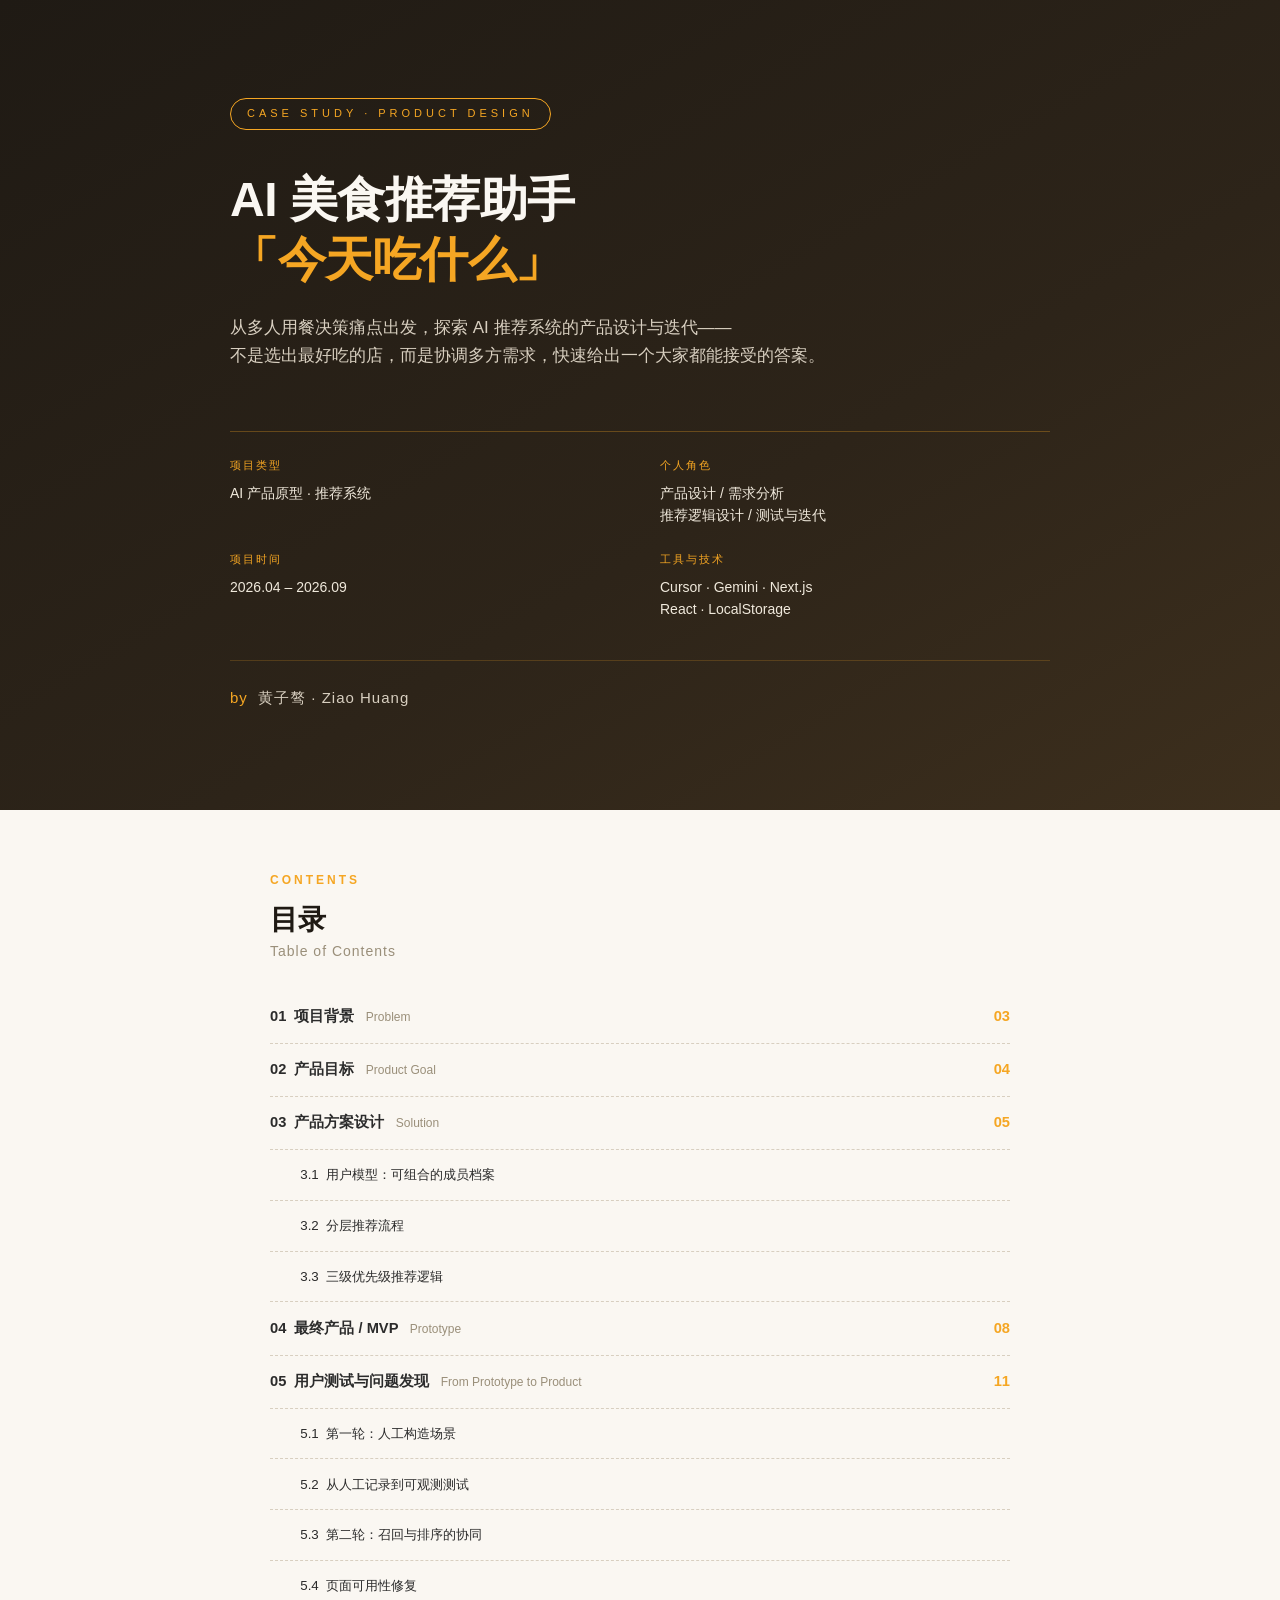
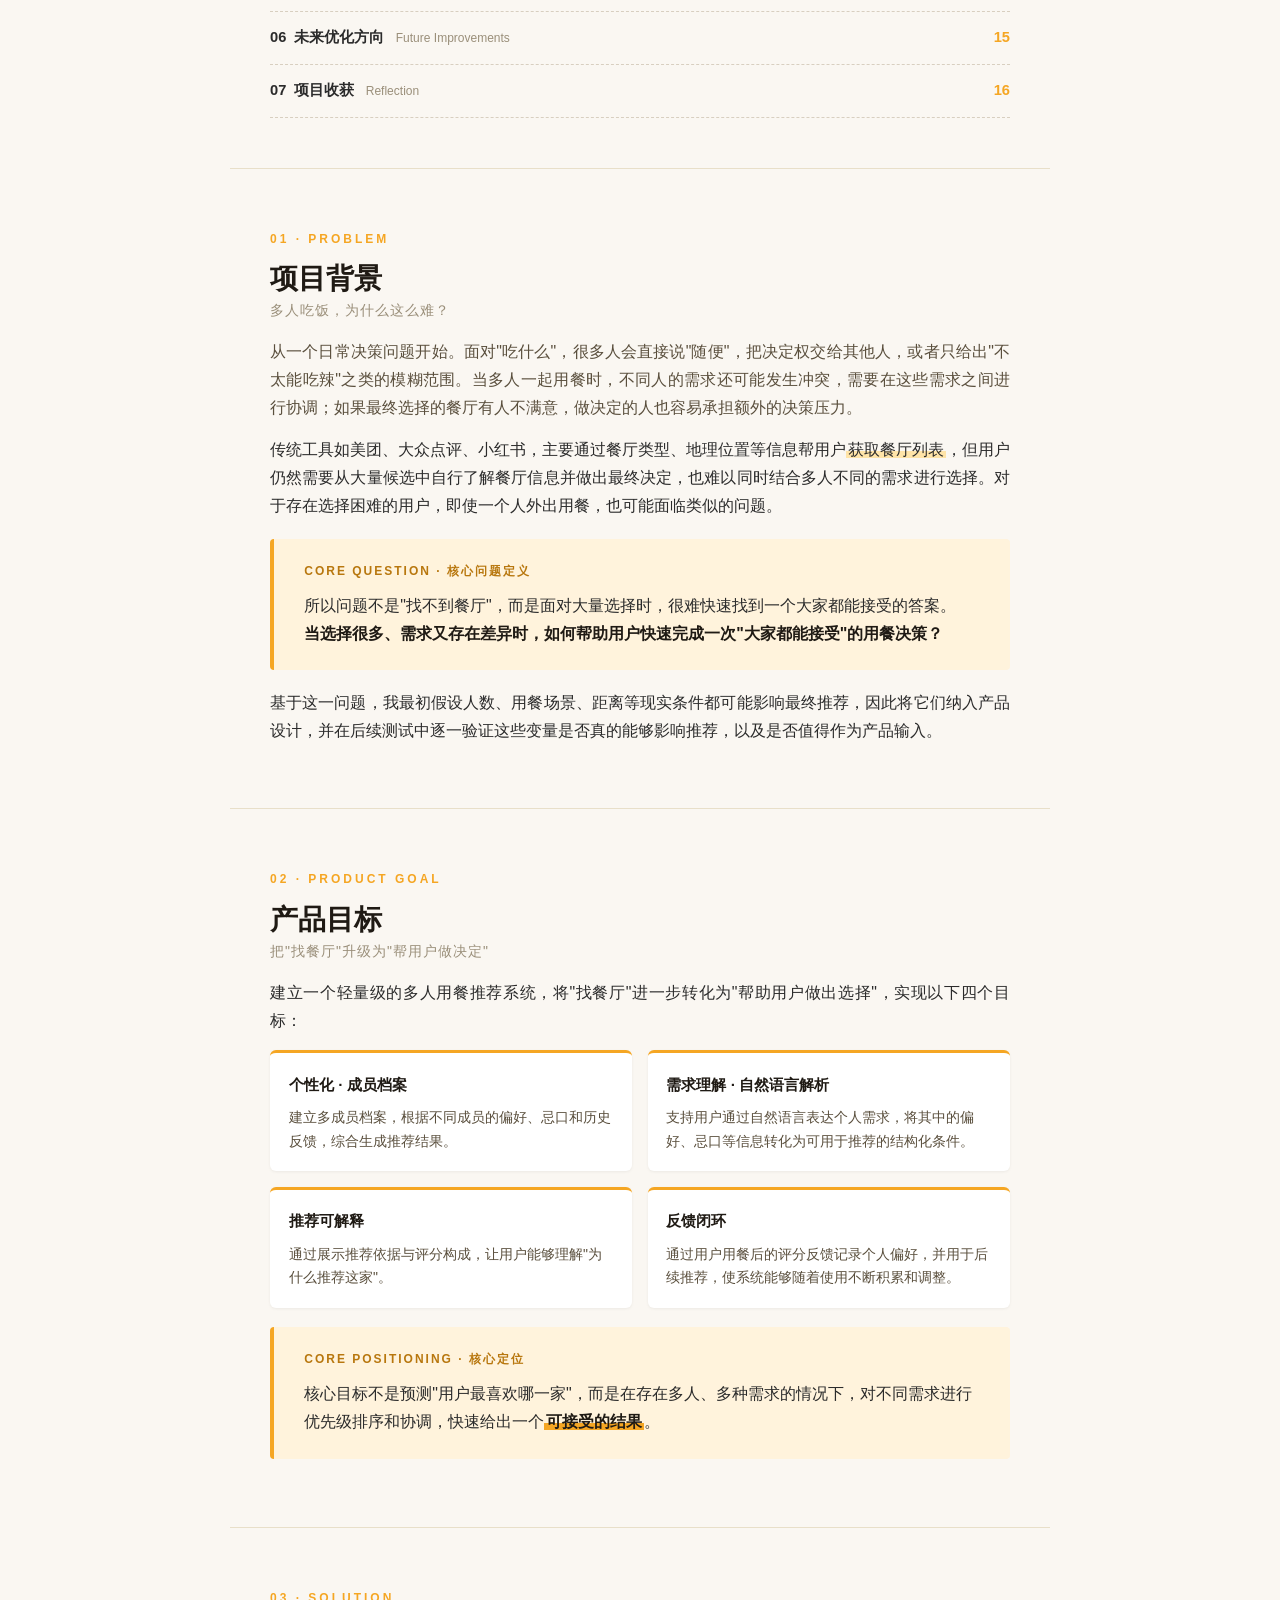
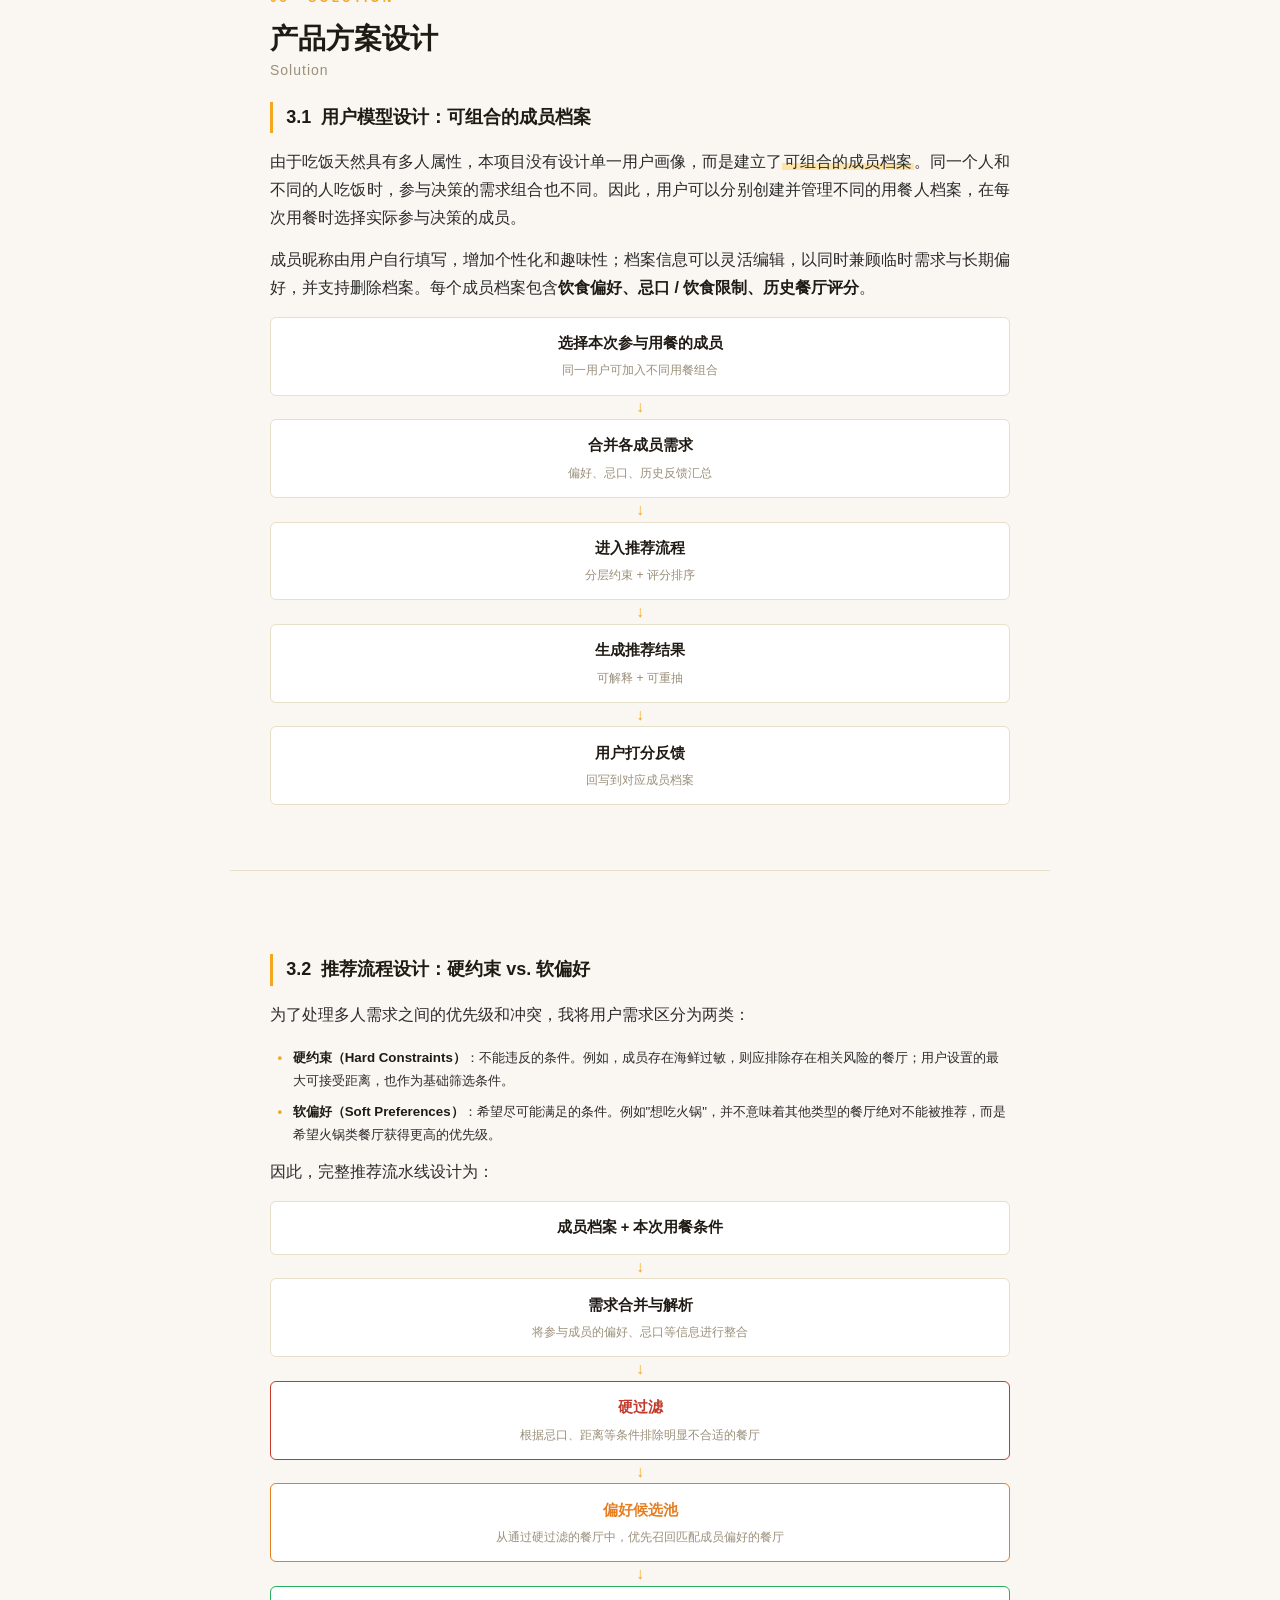
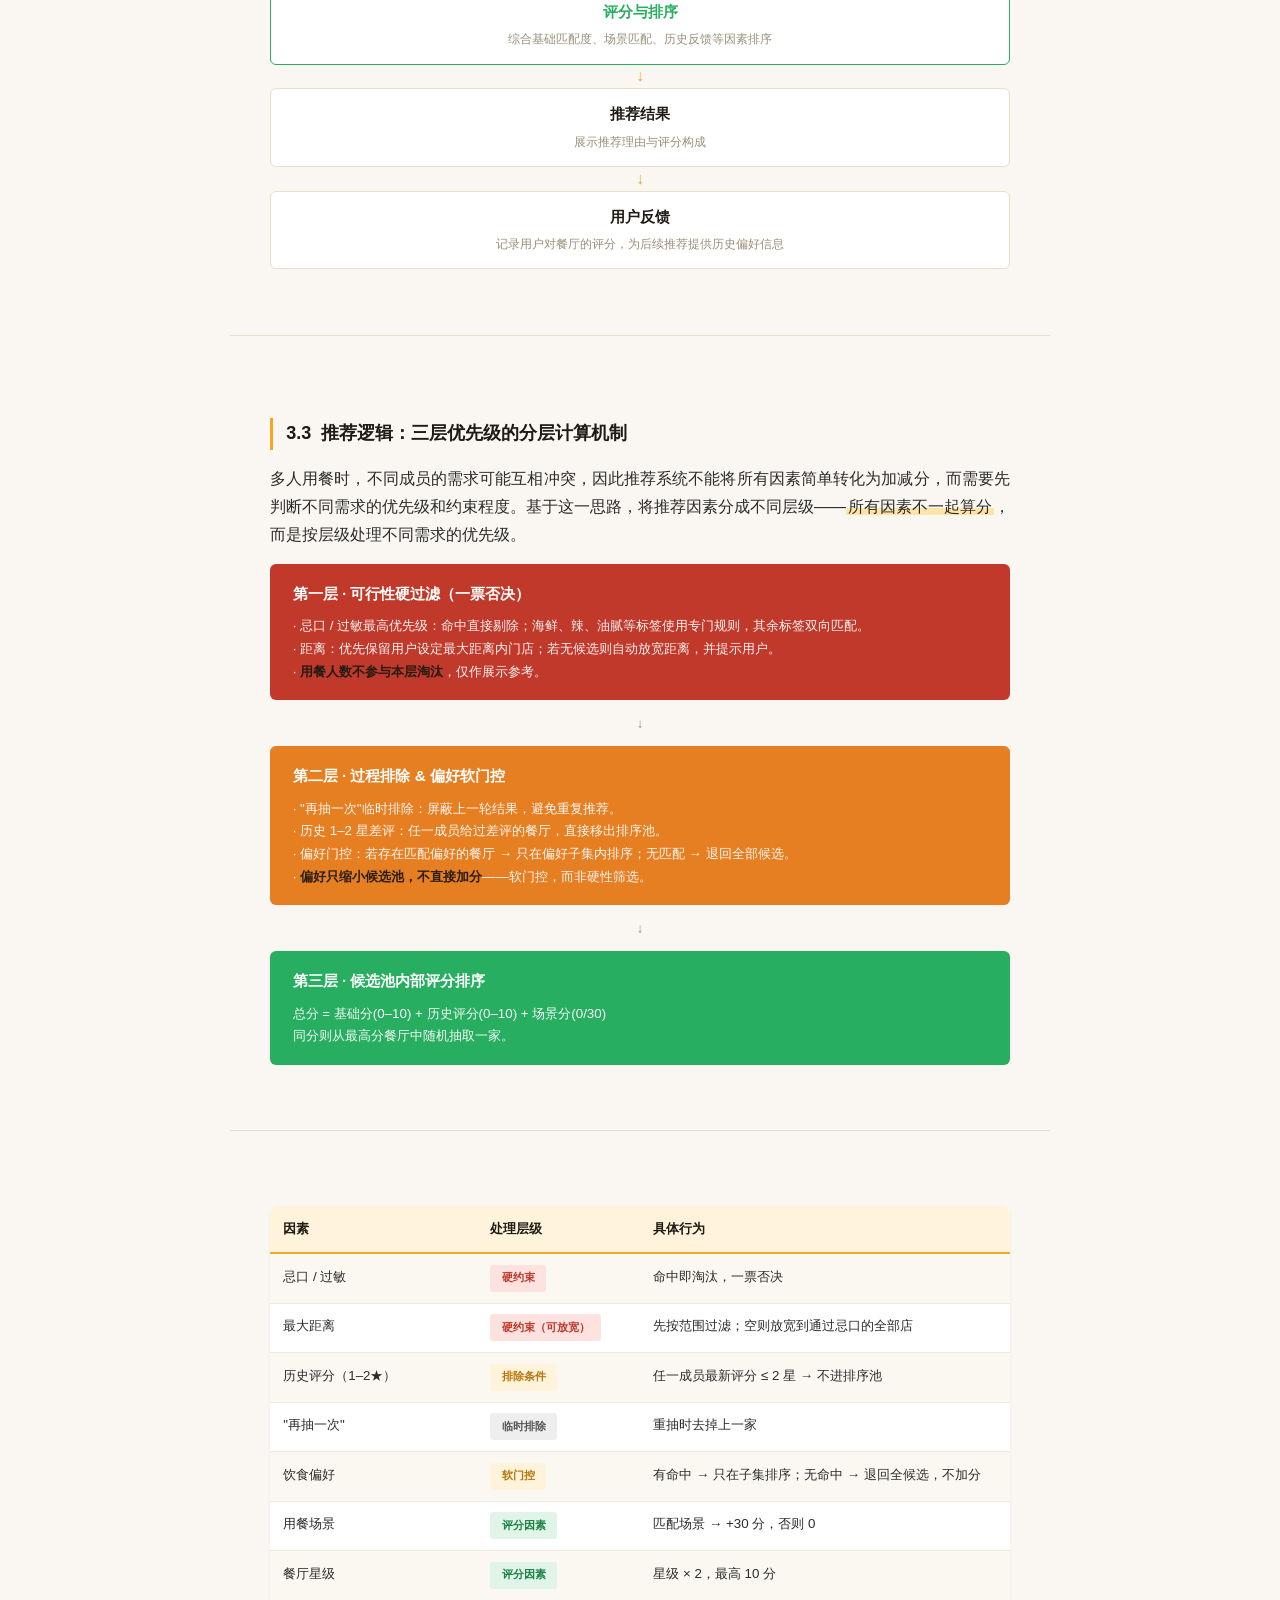
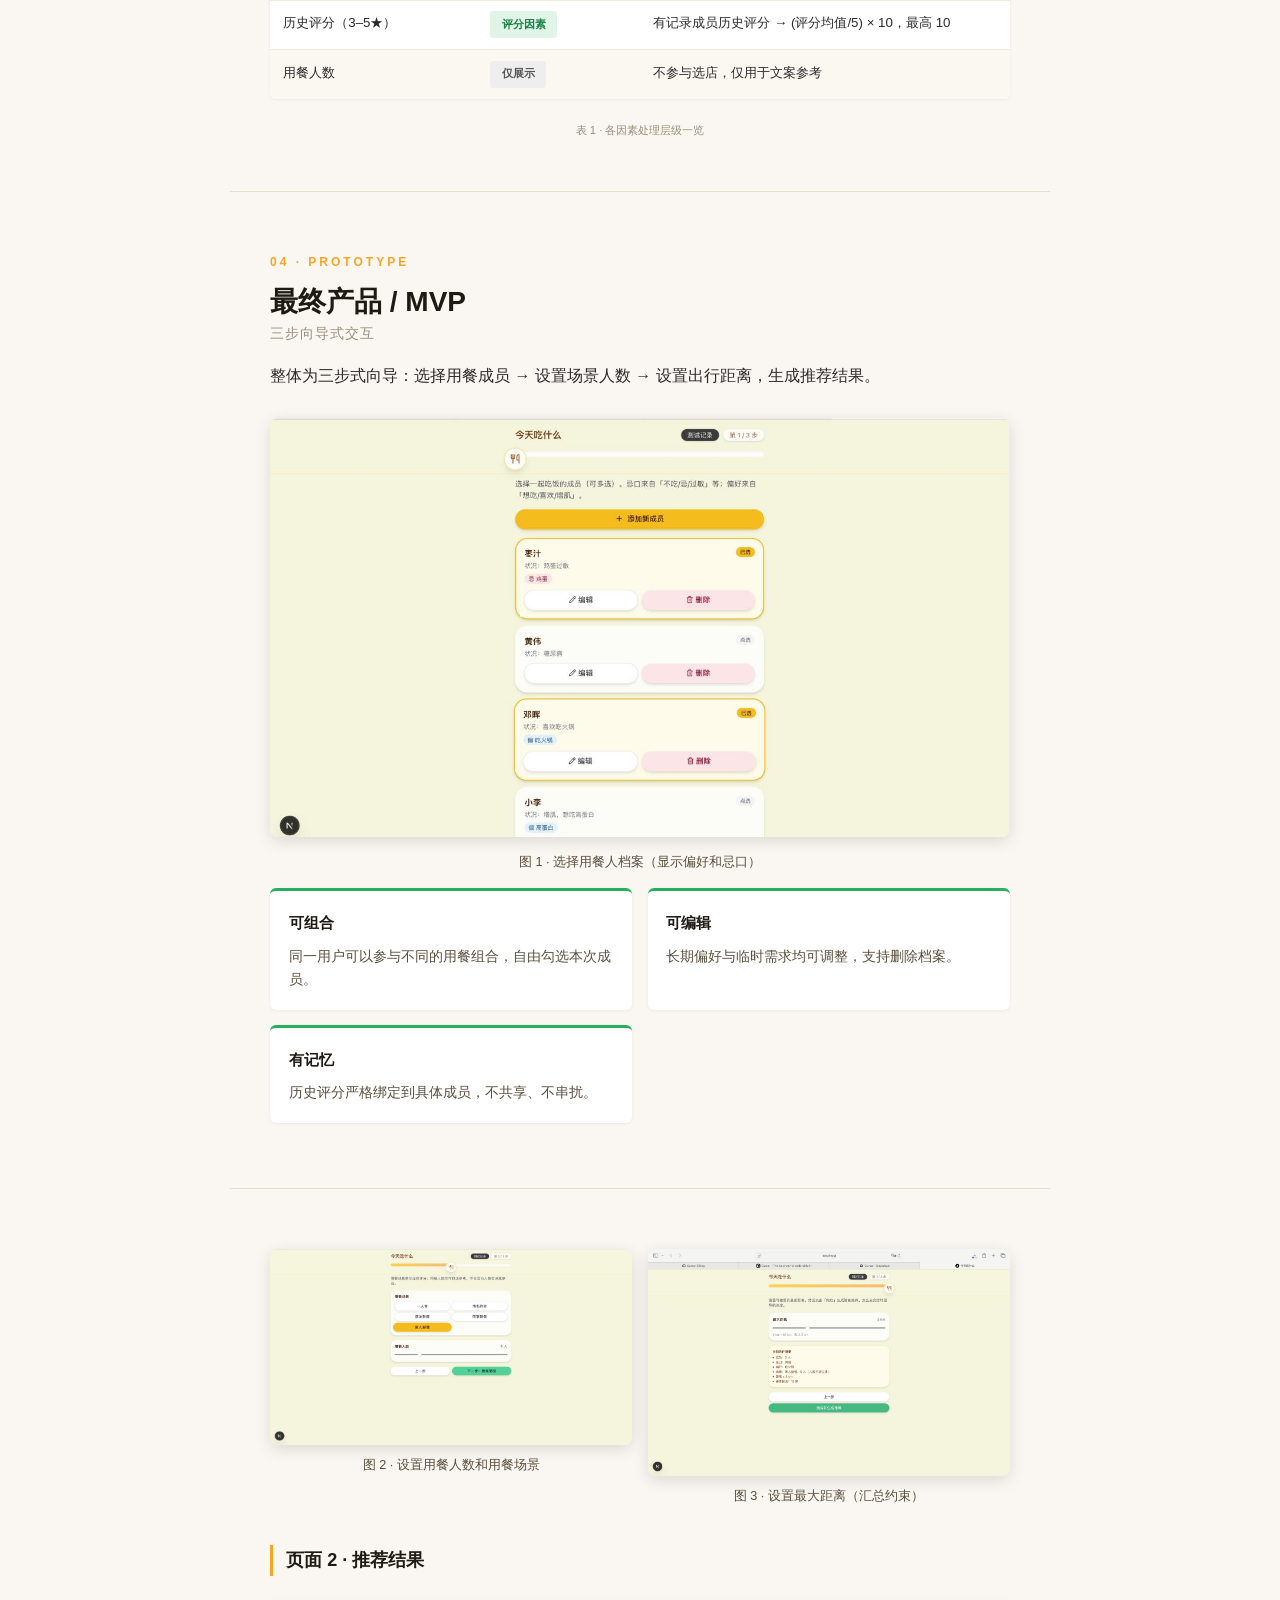
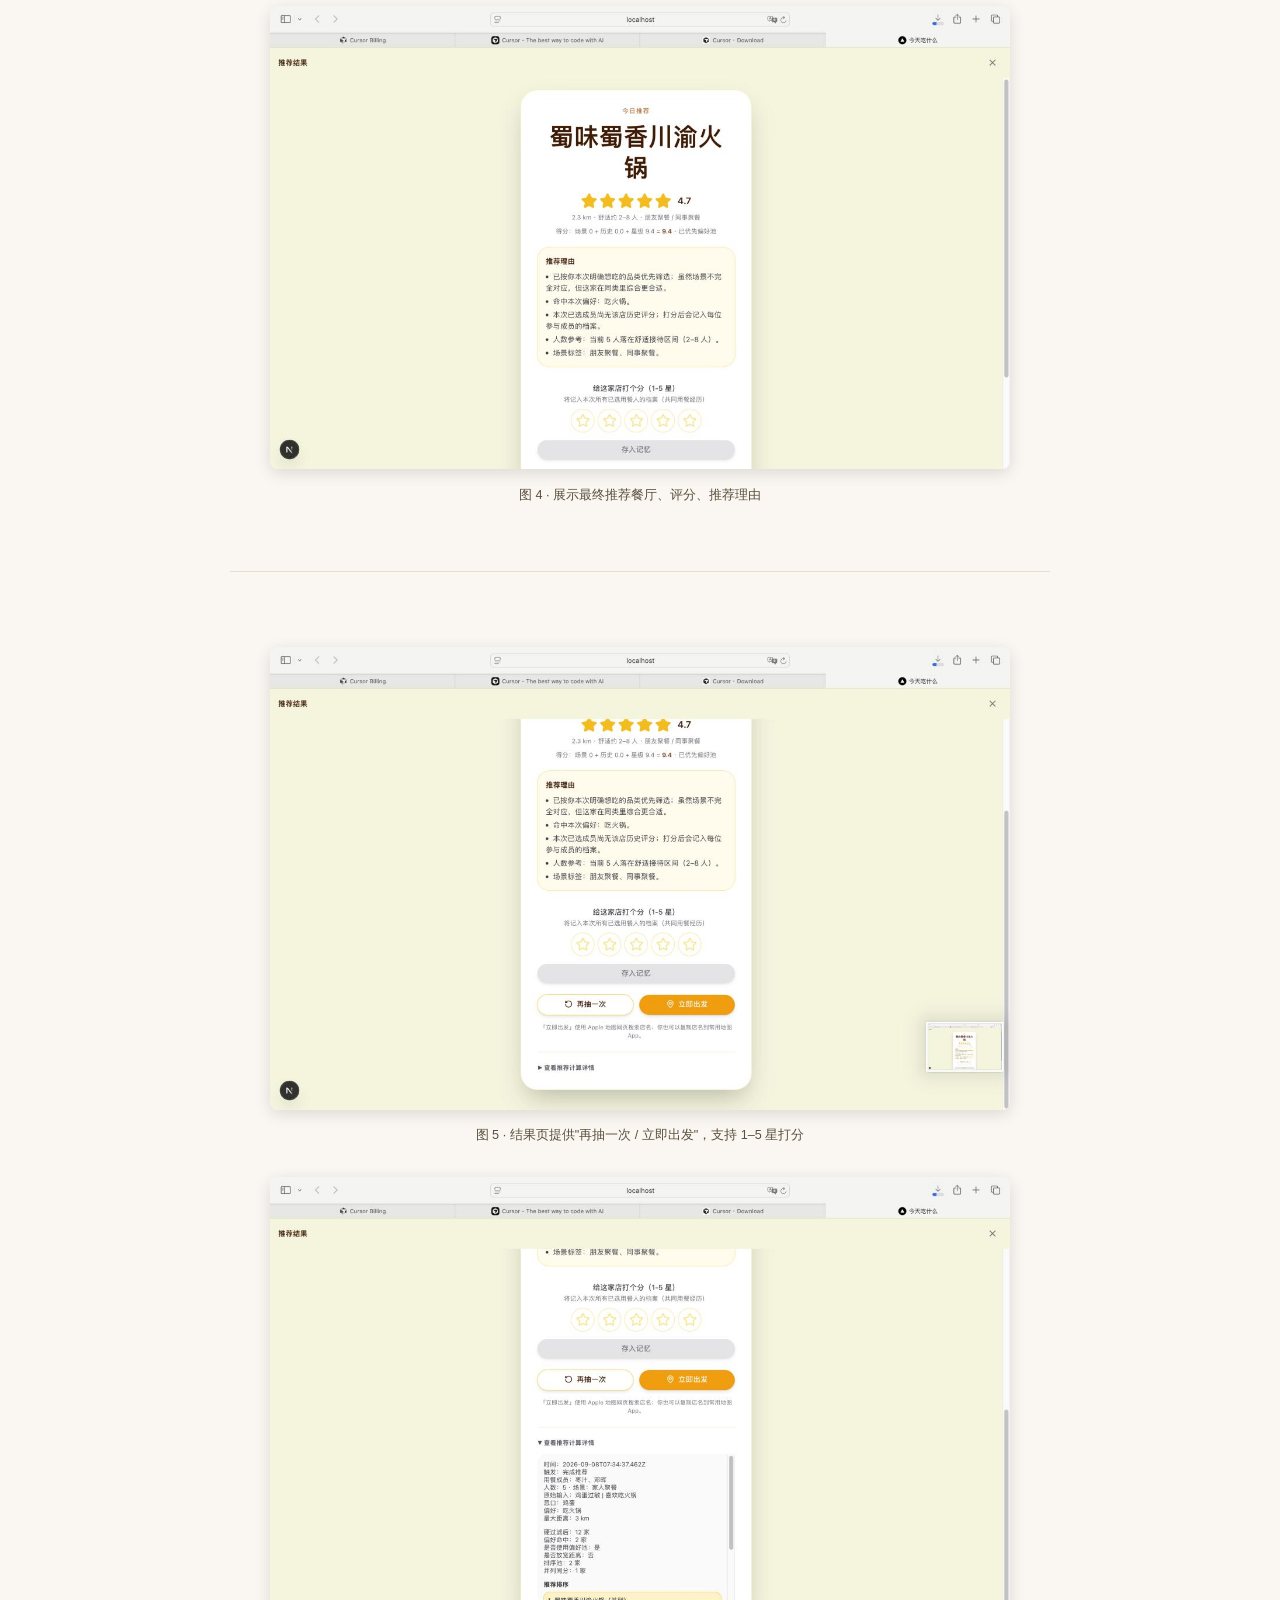
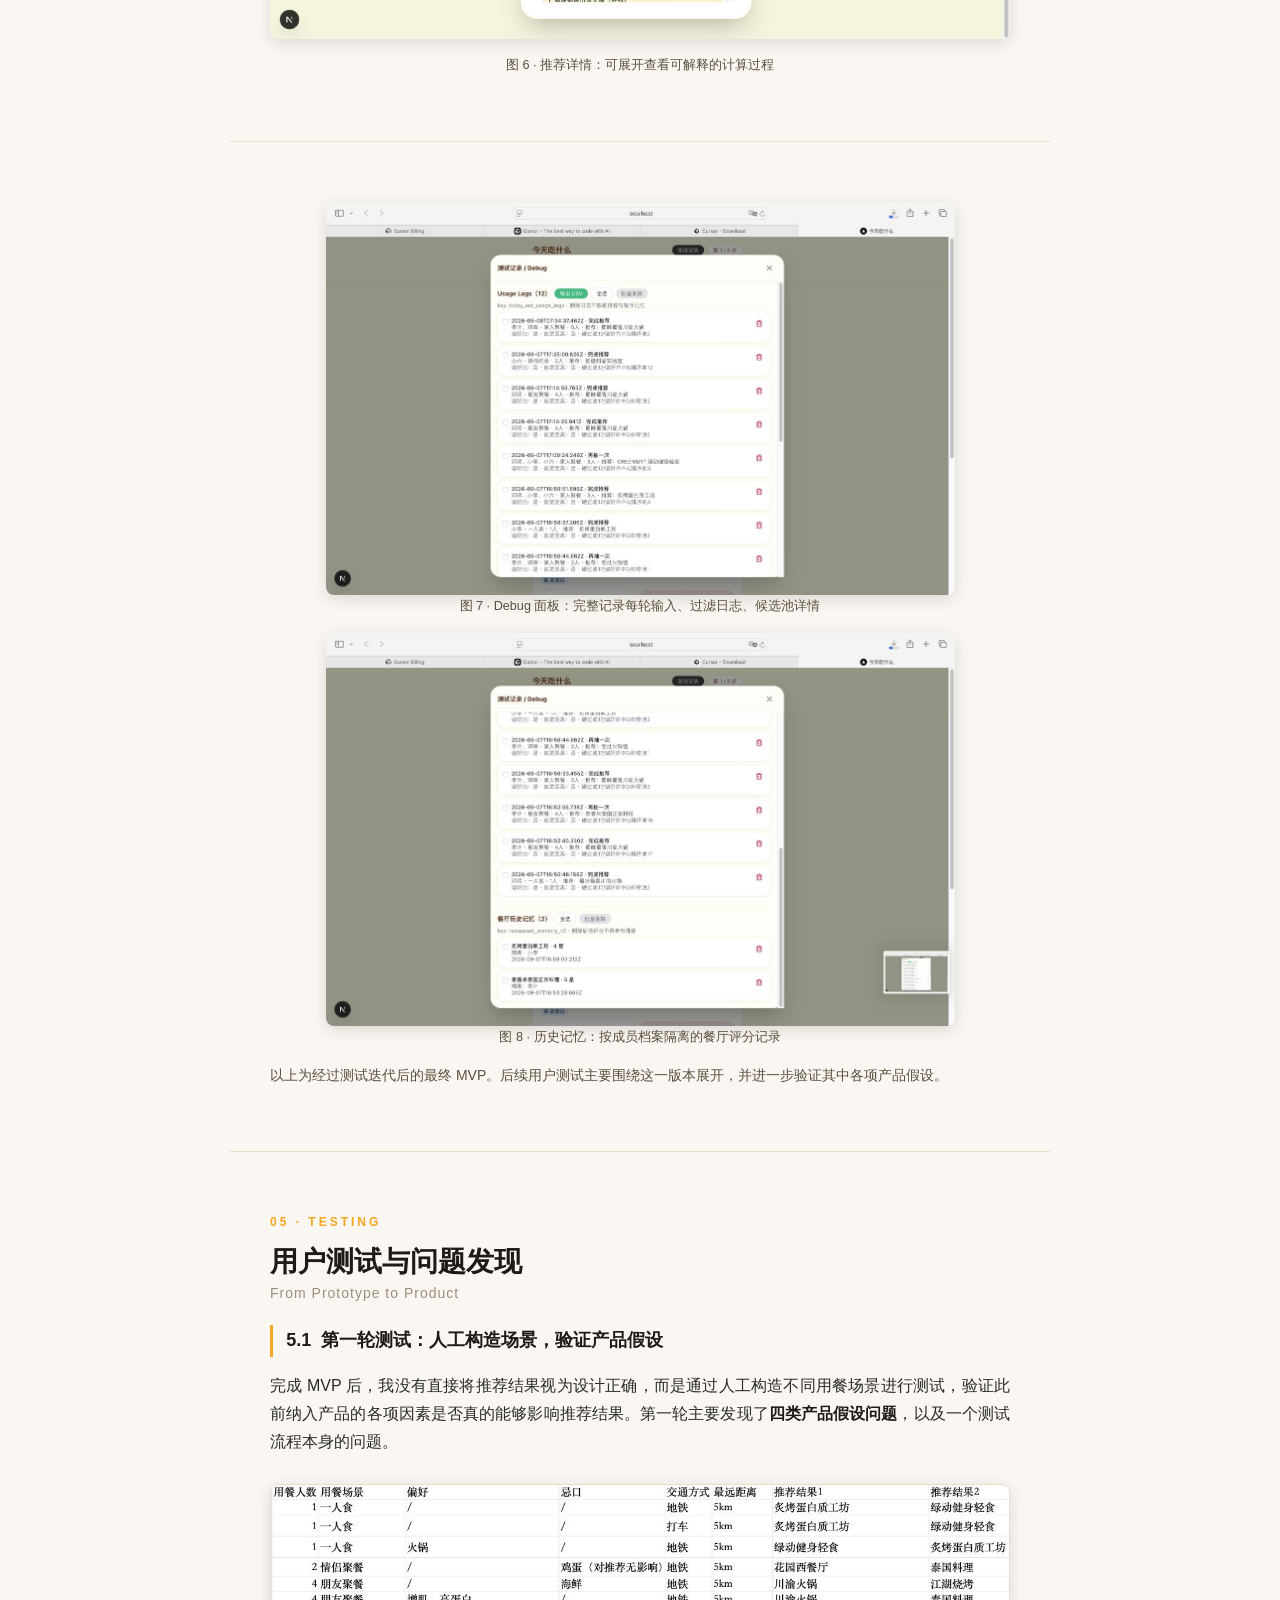
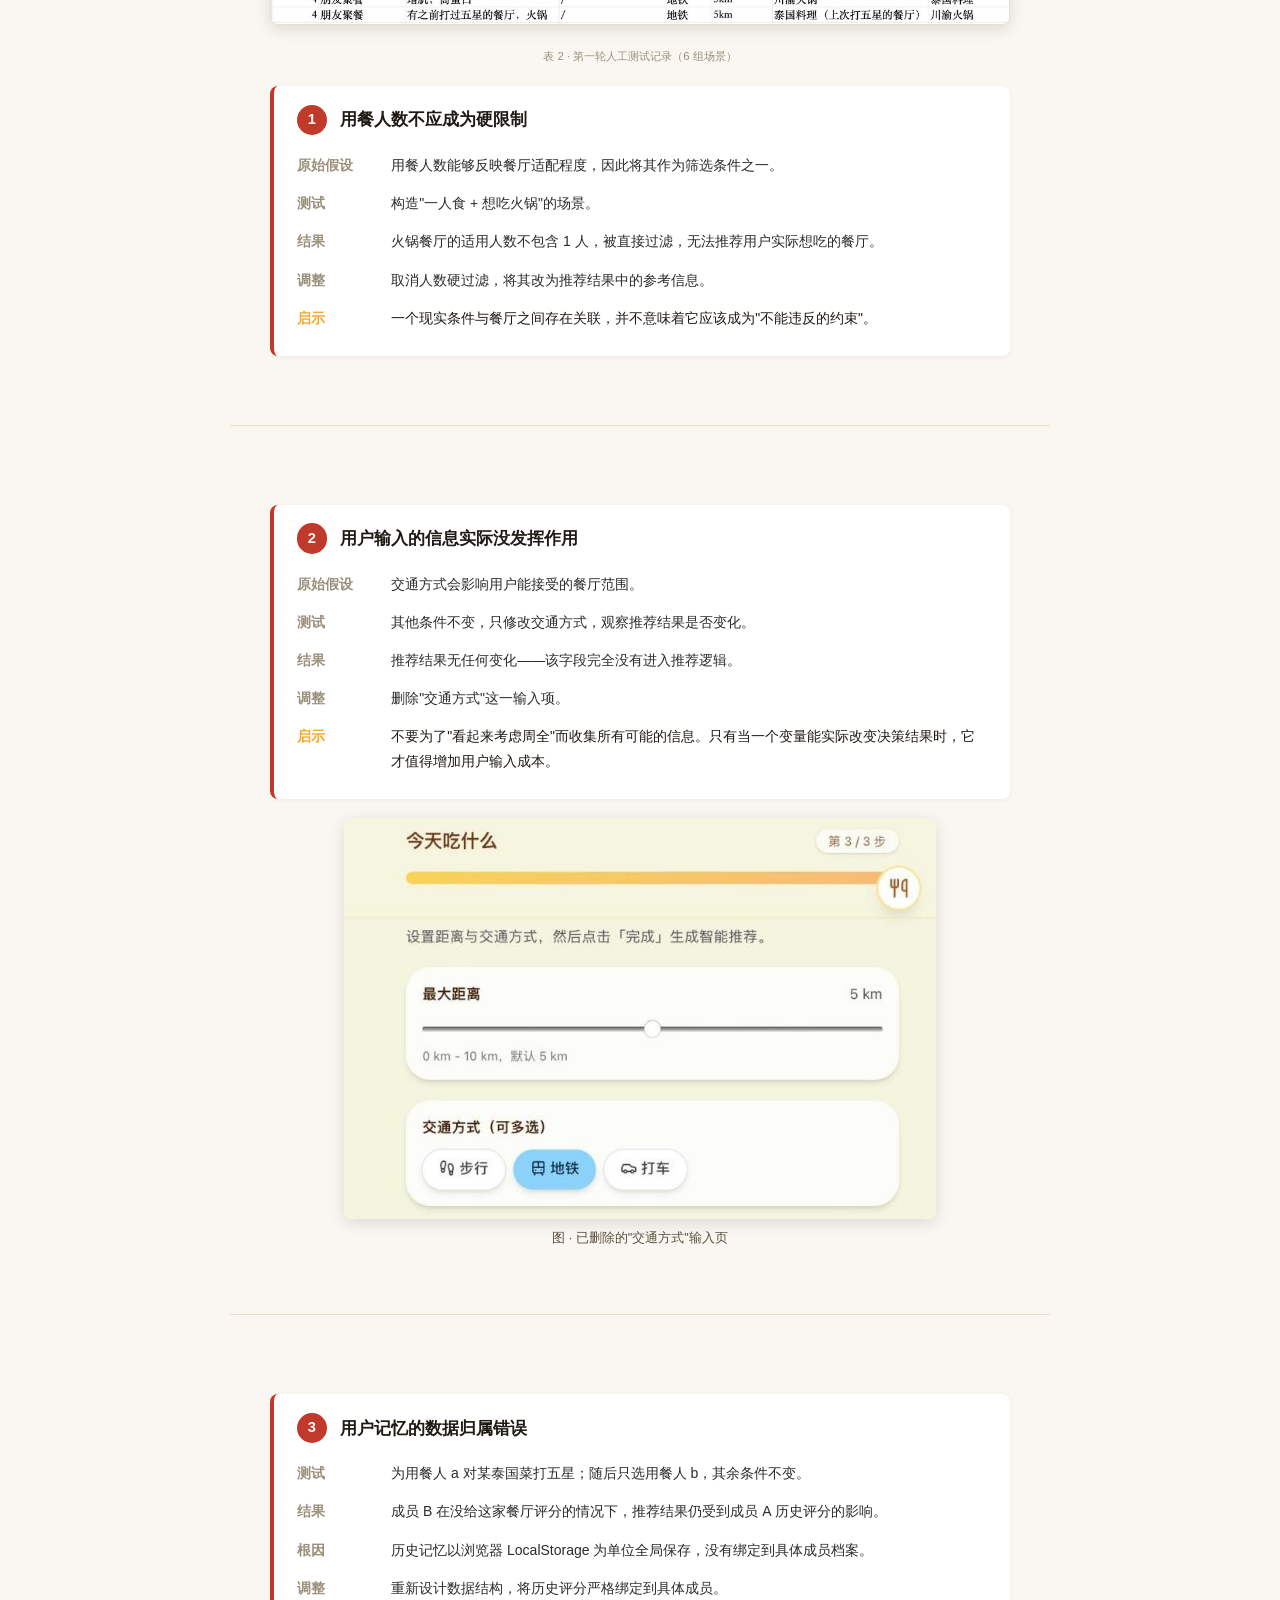
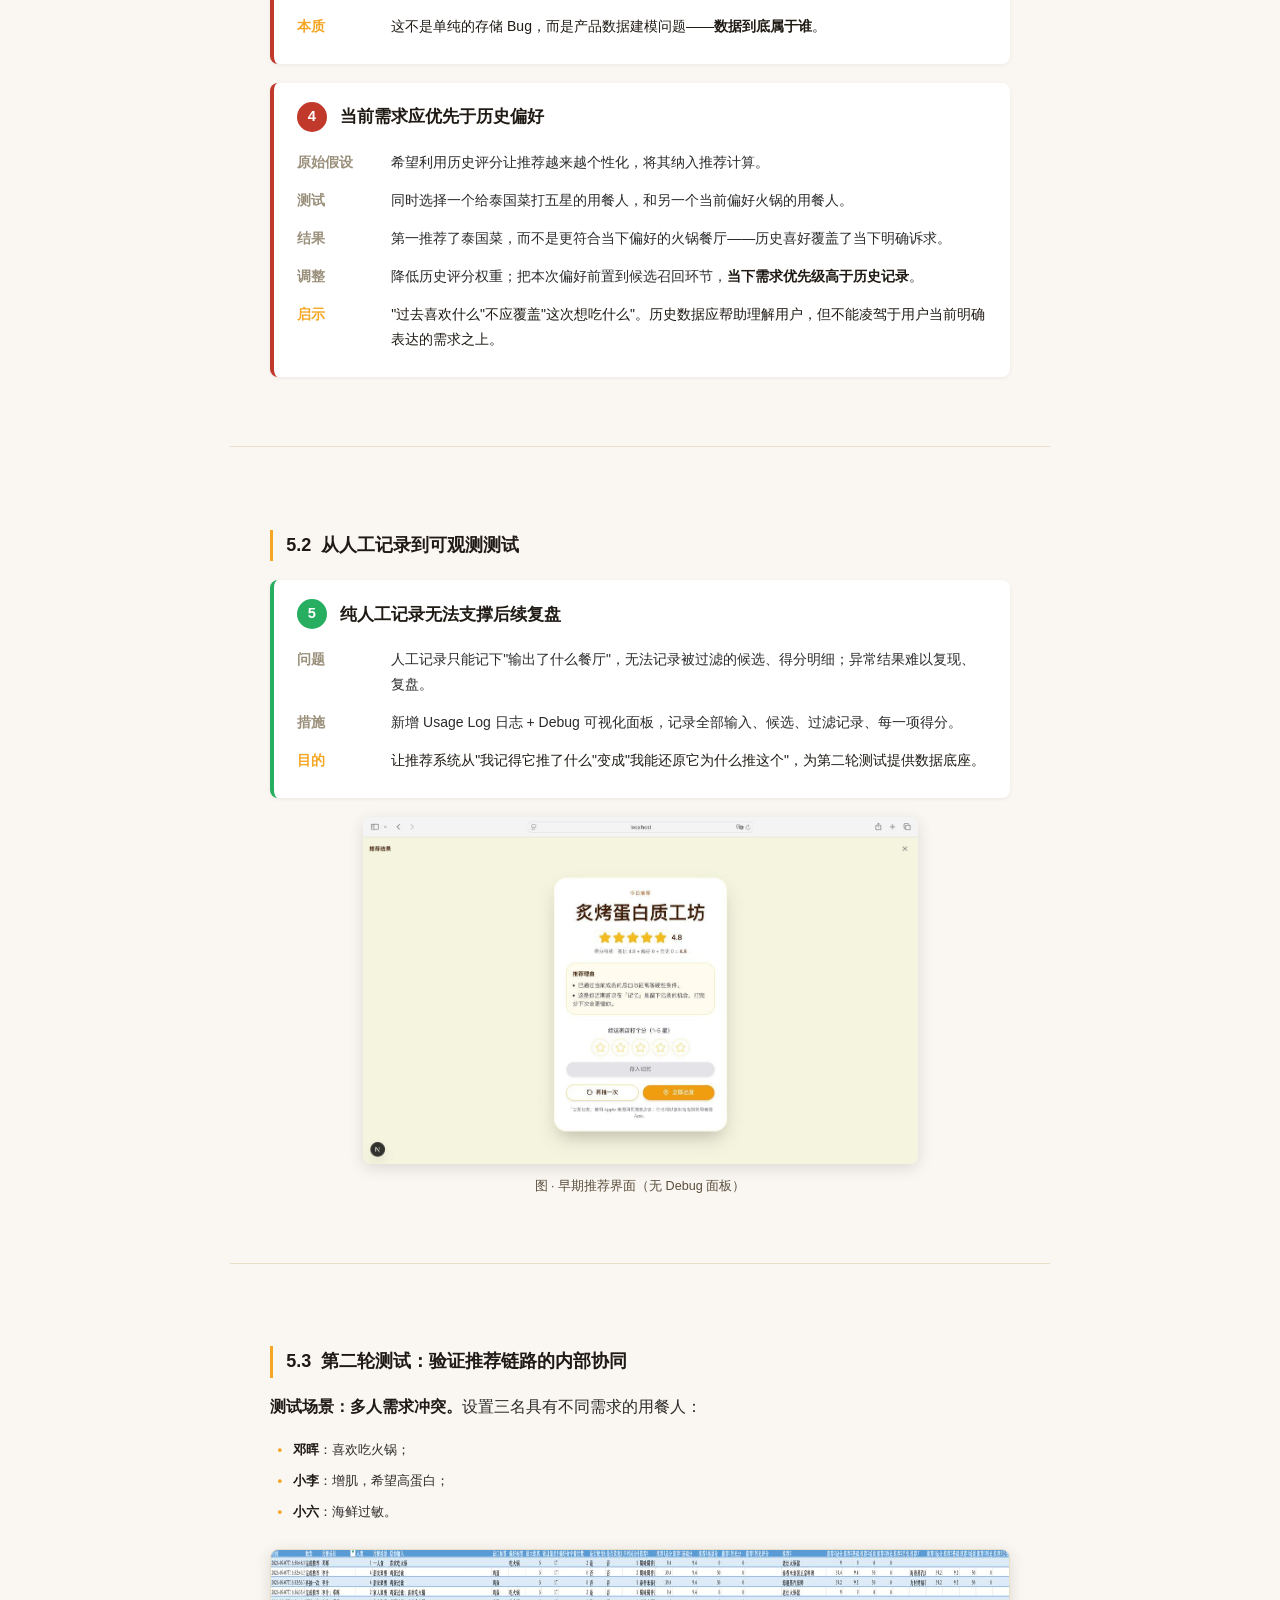
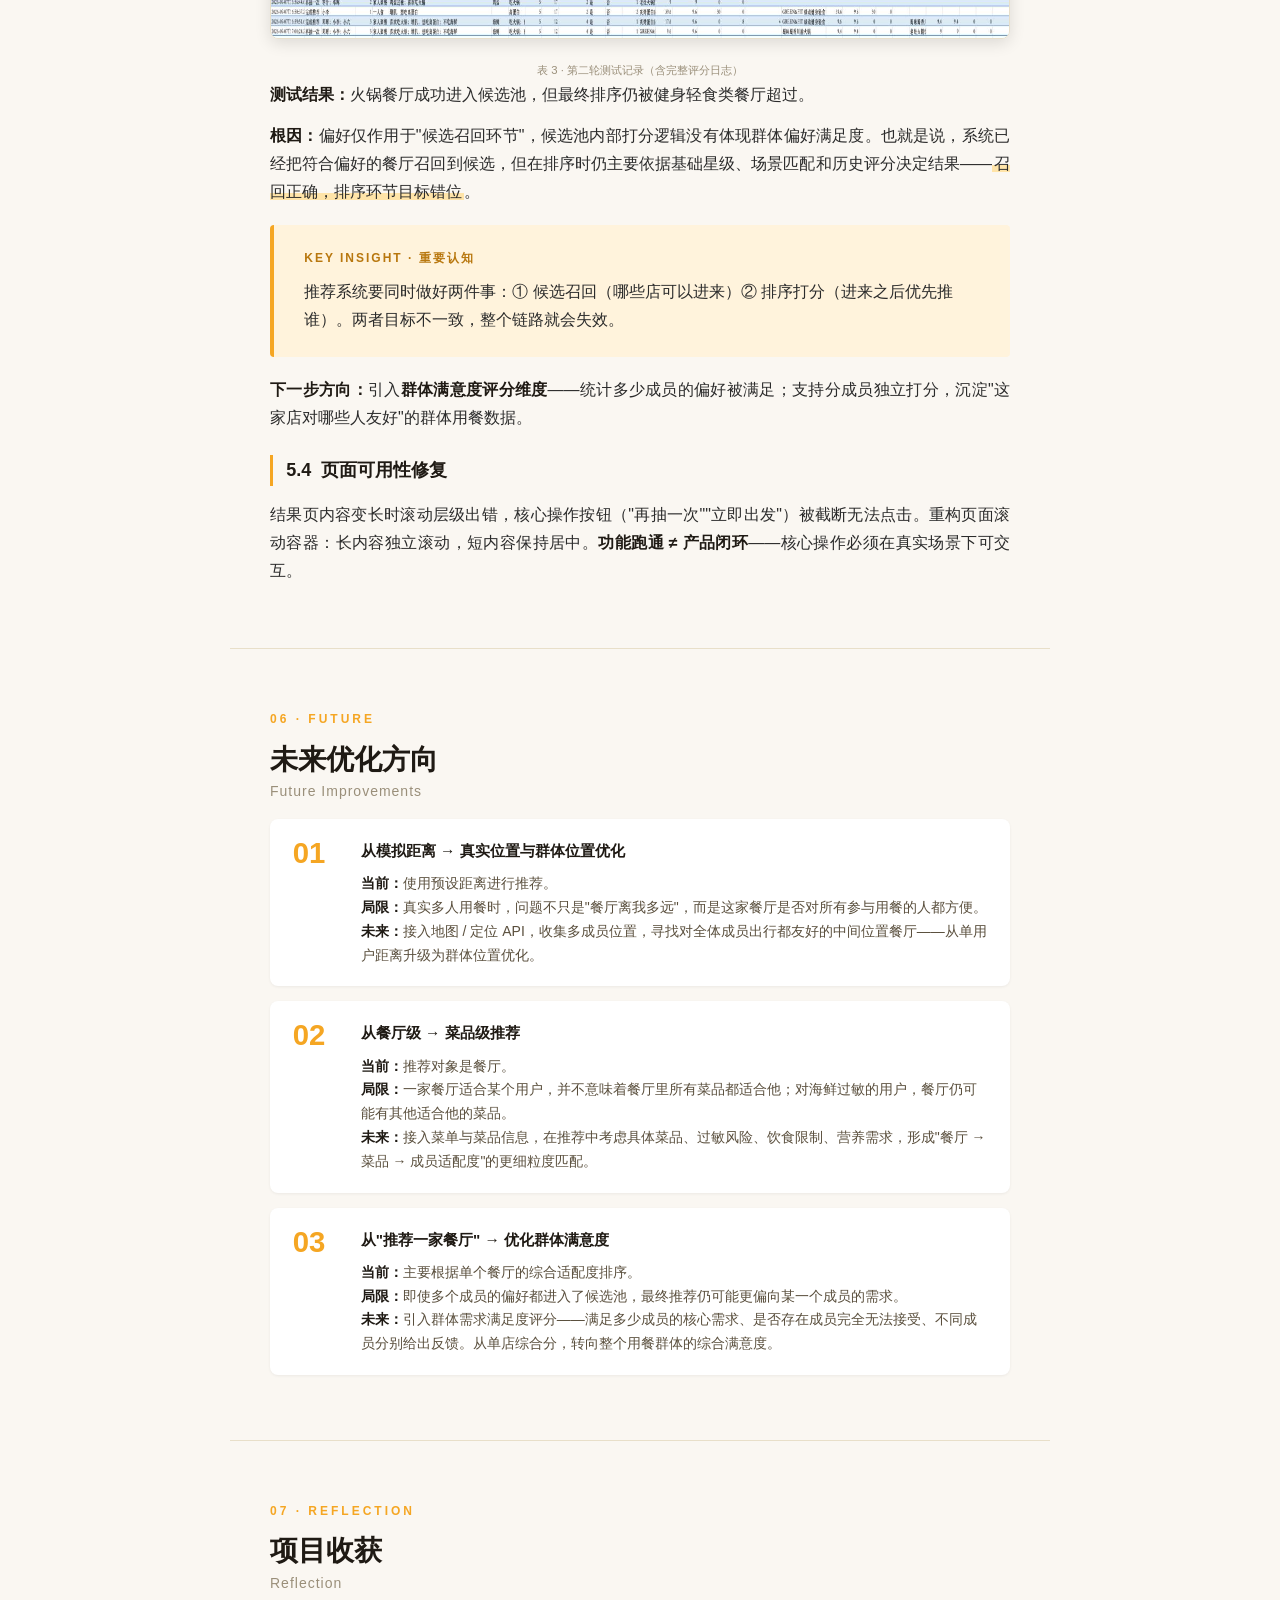
==== commit 406711d5: "Update index.html" ====
--- a/index.html
+++ b/index.html
@@ -492,6 +492,9 @@
         <div class="value">Cursor · Gemini · Next.js<br>React · LocalStorage</div>
       </div>
     </div>
+    <div style="margin-top:40px;padding-top:24px;border-top:1px solid rgba(245,166,35,0.2);font-size:15px;color:#d8cfc0;letter-spacing:1px;">
+      <span style="color:#F5A623;">by</span> &nbsp;黄子骜 · Ziao Huang
+    </div>
   </div>
 </section>
 
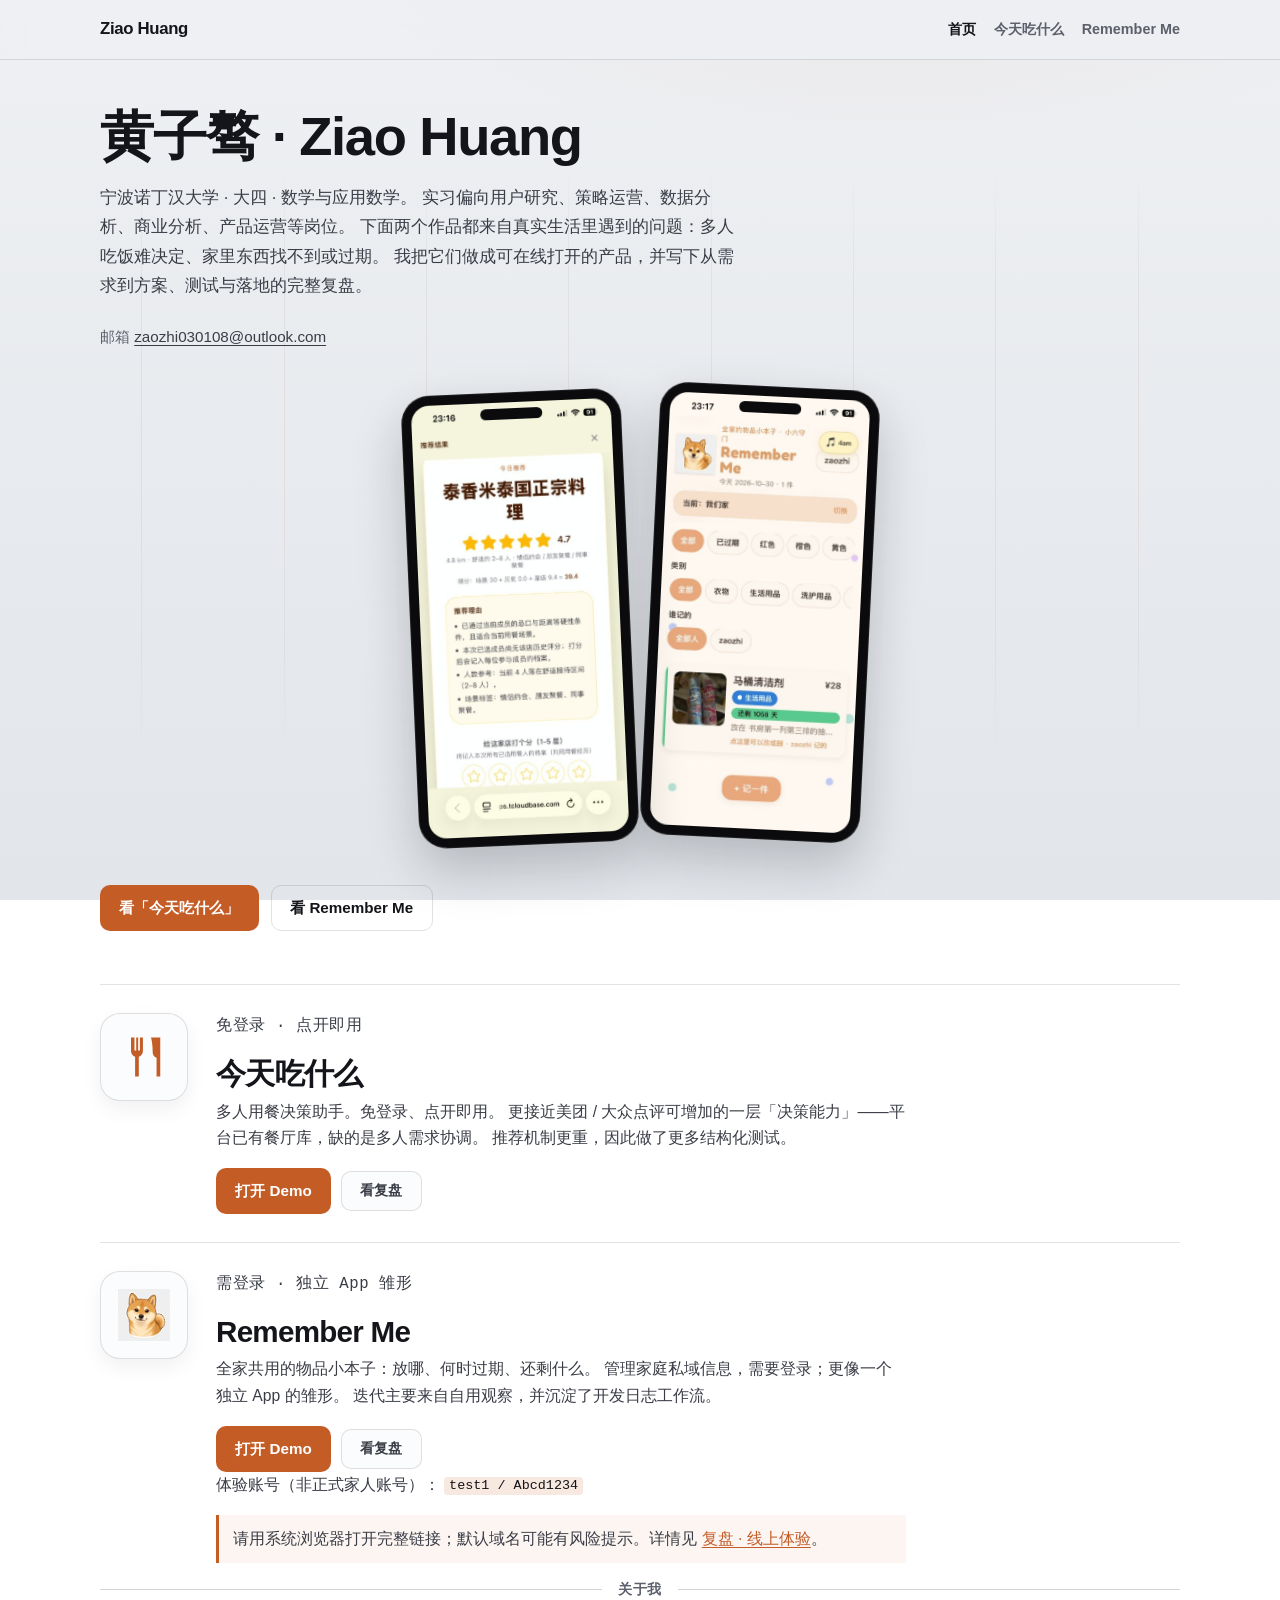
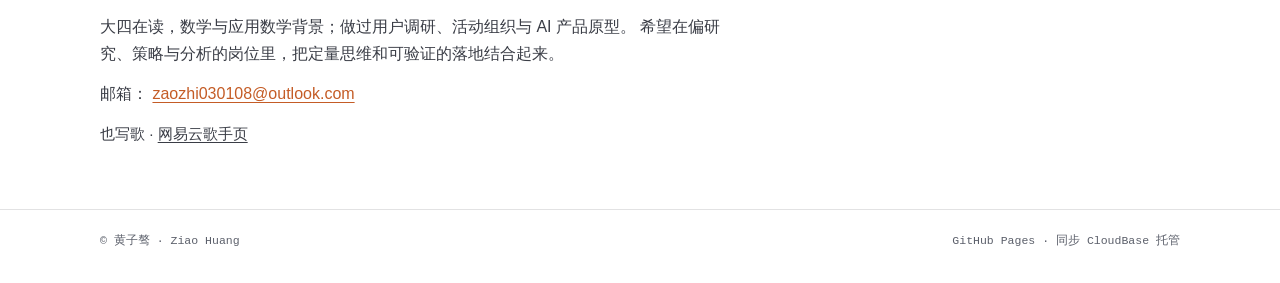
==== commit e4282f36: "Publish Count-in Gallery portfolio with case studies and assets. Replace the single-page draft with " ====
--- a/index.html
+++ b/index.html
@@ -1,944 +1,170 @@
 <!DOCTYPE html>
 <html lang="zh-CN">
 <head>
-<meta charset="UTF-8">
-<title>AI美食推荐助手「今天吃什么」｜作品集</title>
-<style>
-  * { box-sizing: border-box; margin: 0; padding: 0; }
-  html, body {
-    font-family: -apple-system, "PingFang SC", "Microsoft YaHei", "Helvetica Neue", Arial, sans-serif;
-    color: #2b2b2b;
-    background: #FAF7F2;
-    line-height: 1.75;
-    font-size: 16px;
-  }
-  .page {
-    max-width: 820px;
-    margin: 0 auto;
-    padding: 60px 40px 50px;
-    position: relative;
-    background: #FAF7F2;
-    border-bottom: 1px solid #e8dfc9;
-  }
-  .page.centered {
-    display: flex;
-    flex-direction: column;
-    justify-content: center;
-  }
-
-  /* ========== 封面 ========== */
-  .cover {
-    background: linear-gradient(150deg, #1f1a14 0%, #2d2419 60%, #3d2f1d 100%);
-    color: #FAF7F2;
-    padding: 80px 40px;
-    display: flex;
-    flex-direction: column;
-    justify-content: center;
-    min-height: 90vh;
-    max-width: 100%;
-  }
-  .cover .cover-inner {
-    max-width: 820px;
-    margin: 0 auto;
-    width: 100%;
-  }
-  .cover .tag {
-    display: inline-block;
-    font-size: 11px;
-    letter-spacing: 4px;
-    color: #F5A623;
-    border: 1px solid #F5A623;
-    padding: 5px 16px;
-    border-radius: 20px;
-    width: fit-content;
-    margin-bottom: 40px;
-  }
-  .cover h1 {
-    font-size: 48px;
-    font-weight: 800;
-    line-height: 1.25;
-    margin-bottom: 24px;
-    letter-spacing: -0.5px;
-  }
-  .cover h1 .accent { color: #F5A623; }
-  .cover .subtitle {
-    font-size: 17px;
-    color: #d8cfc0;
-    line-height: 1.7;
-    max-width: 600px;
-    margin-bottom: 60px;
-  }
-  .cover .meta-grid {
-    display: grid;
-    grid-template-columns: 1fr 1fr;
-    gap: 24px 40px;
-    border-top: 1px solid rgba(245,166,35,0.3);
-    padding-top: 24px;
-  }
-  .cover .meta-grid .label {
-    font-size: 11px;
-    color: #F5A623;
-    letter-spacing: 2px;
-    margin-bottom: 6px;
-  }
-  .cover .meta-grid .value {
-    font-size: 14px;
-    color: #f0e9dc;
-    line-height: 1.6;
-  }
-
-  /* ========== 通用章节 ========== */
-  .section-num {
-    font-size: 9pt;
-    color: #F5A623;
-    letter-spacing: 3px;
-    font-weight: 600;
-    margin-bottom: 3mm;
-  }
-  h2 {
-    font-size: 21pt;
-    font-weight: 800;
-    color: #1f1a14;
-    margin-bottom: 5mm;
-    line-height: 1.3;
-  }
-  h2 .en {
-    display: block;
-    font-size: 10.5pt;
-    color: #9a8f7a;
-    font-weight: 500;
-    letter-spacing: 1px;
-    margin-top: 1mm;
-  }
-  h3 {
-    font-size: 13.5pt;
-    font-weight: 700;
-    color: #1f1a14;
-    margin: 6mm 0 4mm;
-    padding-left: 3.5mm;
-    border-left: 3.5px solid #F5A623;
-  }
-  p { margin-bottom: 3.5mm; text-align: justify; }
-  p.lead {
-    font-size: 12pt;
-    color: #5a4f3d;
-  }
-  strong { color: #1f1a14; }
-  em { font-style: normal; background: linear-gradient(transparent 60%, #ffe4a8 60%); padding: 0 2px; }
-
-  /* 目录 */
-  .toc-list { margin-top: 8mm; }
-  .toc-item {
-    display: flex;
-    justify-content: space-between;
-    align-items: baseline;
-    padding: 3.5mm 0;
-    border-bottom: 1px dashed #d8cfc0;
-    font-size: 11pt;
-  }
-  .toc-item .name { font-weight: 600; color: #2b2b2b; }
-  .toc-item .en-name {
-    color: #9a8f7a;
-    font-size: 9pt;
-    margin-left: 3mm;
-    font-weight: 400;
-  }
-  .toc-item .page-num {
-    color: #F5A623;
-    font-weight: 700;
-  }
-  .toc-item.sub { padding-left: 8mm; font-size: 10pt; }
-
-  /* 关键问题引用块 */
-  .problem-quote {
-    background: #FFF3DC;
-    color: #2b2b2b;
-    padding: 6mm 8mm;
-    border-radius: 4px;
-    margin: 5mm 0;
-    font-size: 12pt;
-    line-height: 1.75;
-    border-left: 4px solid #F5A623;
-    page-break-inside: avoid;
-  }
-  .problem-quote .label {
-    color: #b8770e;
-    font-size: 9pt;
-    letter-spacing: 2px;
-    display: block;
-    margin-bottom: 2.5mm;
-    font-weight: 600;
-  }
-
-  /* 目标卡片 */
-  .goal-grid {
-    display: grid;
-    grid-template-columns: 1fr 1fr;
-    gap: 4mm;
-    margin: 4mm 0;
-  }
-  .goal-card {
-    background: #fff;
-    border-radius: 6px;
-    padding: 5mm;
-    box-shadow: 0 1px 3px rgba(0,0,0,0.06);
-    border-top: 3px solid #F5A623;
-    page-break-inside: avoid;
-  }
-  .goal-card .goal-title {
-    font-weight: 700;
-    color: #1f1a14;
-    margin-bottom: 2mm;
-    font-size: 11.5pt;
-  }
-  .goal-card .goal-desc {
-    font-size: 10.5pt;
-    color: #5a4f3d;
-    line-height: 1.65;
-  }
-
-  /* 流程图 */
-  .flow {
-    display: flex;
-    flex-direction: column;
-    gap: 0;
-    margin: 4mm 0;
-  }
-  .flow-step {
-    background: #fff;
-    border: 1px solid #e8dfc9;
-    border-radius: 6px;
-    padding: 3.5mm 5mm;
-    text-align: center;
-    font-size: 11pt;
-    font-weight: 600;
-    color: #1f1a14;
-    position: relative;
-  }
-  .flow-step .sub {
-    display: block;
-    font-weight: 400;
-    font-size: 9pt;
-    color: #9a8f7a;
-    margin-top: 1mm;
-  }
-  .flow-arrow {
-    text-align: center;
-    color: #F5A623;
-    font-size: 12pt;
-    line-height: 1;
-    padding: 1mm 0;
-  }
-
-  /* 分层流程图 - 横向三层 */
-  .layers {
-    display: flex;
-    flex-direction: column;
-    gap: 3mm;
-    margin: 4mm 0;
-  }
-  .layer {
-    border-radius: 6px;
-    padding: 4.5mm 6mm;
-    color: #fff;
-    page-break-inside: avoid;
-  }
-  .layer .layer-title {
-    font-weight: 700;
-    font-size: 11.5pt;
-    margin-bottom: 2mm;
-  }
-  .layer .layer-desc {
-    font-size: 10pt;
-    line-height: 1.7;
-    opacity: 0.95;
-  }
-  .layer.l1 { background: #c0392b; }
-  .layer.l2 { background: #e67e22; }
-  .layer.l3 { background: #27ae60; }
-  .layer.l0 { background: #7f8c8d; }
-  .layer-arrow {
-    text-align: center;
-    color: #9a8f7a;
-    font-size: 10pt;
-  }
-
-  /* 表格 */
-  table {
-    width: 100%;
-    border-collapse: collapse;
-    margin: 4mm 0;
-    font-size: 9pt;
-    background: #fff;
-    border-radius: 6px;
-    overflow: hidden;
-    box-shadow: 0 1px 3px rgba(0,0,0,0.06);
-    page-break-inside: avoid;
-  }
-  th {
-    background: #FFF3DC;
-    color: #1f1a14;
-    padding: 3mm 3.5mm;
-    text-align: left;
-    font-weight: 700;
-    font-size: 10pt;
-    border-bottom: 2px solid #F5A623;
-  }
-  td {
-    padding: 2.8mm 3.5mm;
-    border-bottom: 1px solid #f0e9dc;
-    vertical-align: top;
-    font-size: 10pt;
-  }
-  tr:last-child td { border-bottom: none; }
-  tr:nth-child(even) td { background: #fbf8f2; }
-  .caption {
-    text-align: center;
-    font-size: 8.5pt;
-    color: #9a8f7a;
-    margin-top: 2mm;
-  }
-
-  /* 截图 */
-  .shot {
-    width: 100%;
-    border-radius: 8px;
-    box-shadow: 0 4px 16px rgba(0,0,0,0.12);
-    margin: 4mm 0 1.5mm;
-  }
-  .shot-caption {
-    text-align: center;
-    font-size: 9.5pt;
-    color: #5a4f3d;
-    margin-bottom: 4mm;
-  }
-  .shot-row {
-    display: grid;
-    grid-template-columns: 1fr 1fr;
-    gap: 4mm;
-  }
-  .shot-row .shot { margin: 0; }
-
-  /* 问题卡片 */
-  .issue {
-    background: #fff;
-    border-radius: 8px;
-    padding: 5mm 6mm;
-    margin: 5mm 0;
-    box-shadow: 0 1px 4px rgba(0,0,0,0.06);
-    border-left: 4px solid #c0392b;
-    page-break-inside: avoid;
-  }
-  .issue-group {
-    page-break-inside: avoid;
-  }
-  .issue .issue-head {
-    display: flex;
-    align-items: center;
-    gap: 3.5mm;
-    margin-bottom: 3mm;
-  }
-  .issue .num {
-    background: #c0392b;
-    color: #fff;
-    width: 8mm;
-    height: 8mm;
-    border-radius: 50%;
-    display: flex;
-    align-items: center;
-    justify-content: center;
-    font-weight: 700;
-    font-size: 11pt;
-    flex-shrink: 0;
-  }
-  .issue .issue-title {
-    font-size: 12.5pt;
-    font-weight: 700;
-    color: #1f1a14;
-  }
-  .issue .row {
-    display: grid;
-    grid-template-columns: 22mm 1fr;
-    gap: 3mm;
-    padding: 1.8mm 0;
-    font-size: 10.5pt;
-  }
-  .issue .row .k {
-    color: #9a8f7a;
-    font-weight: 600;
-  }
-  .issue .row .v { color: #2b2b2b; }
-  .issue .row.insight .k { color: #F5A623; }
-  .issue .row.insight .v { color: #1f1a14; font-weight: 500; }
-  .issue.fixed { border-left-color: #27ae60; }
-  .issue.fixed .num { background: #27ae60; }
-
-  /* 未来方向 */
-  .future-grid {
-    display: grid;
-    grid-template-columns: 1fr;
-    gap: 4mm;
-    margin: 4mm 0;
-  }
-  .future-card {
-    background: #fff;
-    border-radius: 8px;
-    padding: 5mm 6mm;
-    box-shadow: 0 1px 3px rgba(0,0,0,0.06);
-    display: grid;
-    grid-template-columns: 14mm 1fr;
-    gap: 4mm;
-    page-break-inside: avoid;
-  }
-  .future-card .fnum {
-    font-size: 22pt;
-    font-weight: 800;
-    color: #F5A623;
-    line-height: 1;
-  }
-  .future-card .ftitle {
-    font-weight: 700;
-    color: #1f1a14;
-    margin-bottom: 2mm;
-    font-size: 11.5pt;
-  }
-  .future-card .fdesc {
-    font-size: 10.5pt;
-    color: #5a4f3d;
-    line-height: 1.7;
-  }
-
-  /* 收获 */
-  .takeaway-list {
-    margin: 4mm 0;
-  }
-  .takeaway {
-    background: #fff;
-    border-radius: 8px;
-    padding: 4.5mm 5mm;
-    margin-bottom: 3.5mm;
-    border-left: 3px solid #F5A623;
-    font-size: 10.5pt;
-    page-break-inside: avoid;
-  }
-  .takeaway strong { color: #c0392b; }
-
-  /* 页脚 */
-  .footer {
-    position: absolute;
-    bottom: 8mm;
-    left: 18mm;
-    right: 18mm;
-    text-align: center;
-    font-size: 8.5pt;
-    color: #9a8f7a;
-    padding-top: 2mm;
-  }
-
-  .badge {
-    display: inline-block;
-    background: #fff3dc;
-    color: #b8770e;
-    padding: 1mm 3mm;
-    border-radius: 3px;
-    font-size: 8.5pt;
-    font-weight: 600;
-    margin-right: 2mm;
-  }
-  .badge.red { background: #fde2e0; color: #c0392b; }
-  .badge.green { background: #e0f5e8; color: #1e8449; }
-  .badge.gray { background: #eee; color: #555; }
-
-  ul.clean { list-style: none; padding-left: 0; margin: 2mm 0; }
-  ul.clean li {
-    padding: 1mm 0 1mm 6mm;
-    position: relative;
-    font-size: 10pt;
-  }
-  ul.clean li::before {
-    content: "•";
-    color: #F5A623;
-    position: absolute;
-    left: 2mm;
-    font-weight: bold;
-  }
-</style>
+  <meta charset="UTF-8" />
+  <meta name="viewport" content="width=device-width, initial-scale=1" />
+  <title>黄子骜 · Ziao Huang｜作品集</title>
+  <meta name="description" content="宁波诺丁汉大学大四 · 数学与应用数学。作品集：今天吃什么、Remember Me。实习偏向用户研究、策略运营、数据分析、商业分析、产品运营。" />
+  <meta name="theme-color" content="#eef0f3" />
+  <meta property="og:type" content="website" />
+  <meta property="og:title" content="黄子骜 · Ziao Huang｜作品集" />
+  <meta property="og:description" content="实习偏向用户研究、策略运营、数据分析、商业分析、产品运营。两个可在线打开的产品复盘。" />
+  <meta property="og:image" content="https://ziao-huang-0108.github.io/ziao-huang.github.io/assets/hero/eatwhat.jpg" />
+  <link rel="icon" href="assets/icons/xiaoliu-192.png" type="image/png" />
+  <link rel="preload" as="image" href="assets/hero/eatwhat.jpg" type="image/jpeg" />
+  <link rel="preload" as="image" href="assets/hero/remember-me.jpg" type="image/jpeg" />
+  <link rel="stylesheet" href="css/site.css" />
 </head>
 <body>
+  <header class="site-header ci ci-nav">
+    <div class="wrap inner">
+      <a class="brand" href="index.html">Ziao Huang</a>
+      <nav class="nav" aria-label="主导航">
+        <a href="index.html" aria-current="page">首页</a>
+        <a href="eatwhat.html">今天吃什么</a>
+        <a href="remember-me.html">Remember Me</a>
+      </nav>
+    </div>
+  </header>
 
-<!-- ==================== 封面 ==================== -->
-<section class="cover">
-  <div class="cover-inner">
-    <div>
-      <div class="tag">CASE STUDY · PRODUCT DESIGN</div>
-      <h1>AI 美食推荐助手<br><span class="accent">「今天吃什么」</span></h1>
-      <p class="subtitle">从多人用餐决策痛点出发，探索 AI 推荐系统的产品设计与迭代——<br>不是选出最好吃的店，而是协调多方需求，快速给出一个大家都能接受的答案。</p>
-    </div>
-    <div class="meta-grid">
-      <div>
-        <div class="label">项目类型</div>
-        <div class="value">AI 产品原型 · 推荐系统</div>
+  <main>
+    <section class="home-hero">
+      <div class="beat-rail" aria-hidden="true">
+        <span></span><span></span><span></span><span></span>
+        <span></span><span></span><span></span><span></span>
       </div>
-      <div>
-        <div class="label">个人角色</div>
-        <div class="value">产品设计 / 需求分析<br>推荐逻辑设计 / 测试与迭代</div>
-      </div>
-      <div>
-        <div class="label">项目时间</div>
-        <div class="value">2026.04 – 2026.09</div>
-      </div>
-      <div>
-        <div class="label">工具与技术</div>
-        <div class="value">Cursor · Gemini · Next.js<br>React · LocalStorage</div>
-      </div>
-    </div>
-    <div style="margin-top:40px;padding-top:24px;border-top:1px solid rgba(245,166,35,0.2);font-size:15px;color:#d8cfc0;letter-spacing:1px;">
-      <span style="color:#F5A623;">by</span> &nbsp;黄子骜 · Ziao Huang
-    </div>
-  </div>
-</section>
-
-<!-- ==================== 目录 ==================== -->
-<section class="page">
-  <div class="section-num">CONTENTS</div>
-  <h2>目录<span class="en">Table of Contents</span></h2>
-  <div class="toc-list">
-    <div class="toc-item"><span><span class="name">01 &nbsp;项目背景</span><span class="en-name">Problem</span></span><span class="page-num">03</span></div>
-    <div class="toc-item"><span><span class="name">02 &nbsp;产品目标</span><span class="en-name">Product Goal</span></span><span class="page-num">04</span></div>
-    <div class="toc-item"><span><span class="name">03 &nbsp;产品方案设计</span><span class="en-name">Solution</span></span><span class="page-num">05</span></div>
-    <div class="toc-item sub"><span>3.1 &nbsp;用户模型：可组合的成员档案</span></div>
-    <div class="toc-item sub"><span>3.2 &nbsp;分层推荐流程</span></div>
-    <div class="toc-item sub"><span>3.3 &nbsp;三级优先级推荐逻辑</span></div>
-    <div class="toc-item"><span><span class="name">04 &nbsp;最终产品 / MVP</span><span class="en-name">Prototype</span></span><span class="page-num">08</span></div>
-    <div class="toc-item"><span><span class="name">05 &nbsp;用户测试与问题发现</span><span class="en-name">From Prototype to Product</span></span><span class="page-num">11</span></div>
-    <div class="toc-item sub"><span>5.1 &nbsp;第一轮：人工构造场景</span></div>
-    <div class="toc-item sub"><span>5.2 &nbsp;从人工记录到可观测测试</span></div>
-    <div class="toc-item sub"><span>5.3 &nbsp;第二轮：召回与排序的协同</span></div>
-    <div class="toc-item sub"><span>5.4 &nbsp;页面可用性修复</span></div>
-    <div class="toc-item"><span><span class="name">06 &nbsp;未来优化方向</span><span class="en-name">Future Improvements</span></span><span class="page-num">15</span></div>
-    <div class="toc-item"><span><span class="name">07 &nbsp;项目收获</span><span class="en-name">Reflection</span></span><span class="page-num">16</span></div>
-  </div>
-</section>
-
-<!-- ==================== 01 项目背景 ==================== -->
-<section class="page">
-  <div class="section-num">01 · PROBLEM</div>
-  <h2>项目背景<span class="en">多人吃饭，为什么这么难？</span></h2>
-
-  <p class="lead">从一个日常决策问题开始。面对"吃什么"，很多人会直接说"随便"，把决定权交给其他人，或者只给出"不太能吃辣"之类的模糊范围。当多人一起用餐时，不同人的需求还可能发生冲突，需要在这些需求之间进行协调；如果最终选择的餐厅有人不满意，做决定的人也容易承担额外的决策压力。</p>
-
-  <p>传统工具如美团、大众点评、小红书，主要通过餐厅类型、地理位置等信息帮用户<em>获取餐厅列表</em>，但用户仍然需要从大量候选中自行了解餐厅信息并做出最终决定，也难以同时结合多人不同的需求进行选择。对于存在选择困难的用户，即使一个人外出用餐，也可能面临类似的问题。</p>
-
-  <div class="problem-quote">
-    <span class="label">CORE QUESTION · 核心问题定义</span>
-    所以问题不是"找不到餐厅"，而是面对大量选择时，很难快速找到一个大家都能接受的答案。<br>
-    <strong>当选择很多、需求又存在差异时，如何帮助用户快速完成一次"大家都能接受"的用餐决策？</strong>
-  </div>
-
-  <p>基于这一问题，我最初假设人数、用餐场景、距离等现实条件都可能影响最终推荐，因此将它们纳入产品设计，并在后续测试中逐一验证这些变量是否真的能够影响推荐，以及是否值得作为产品输入。</p>
-
-</section>
-
-<!-- ==================== 02 产品目标 ==================== -->
-<section class="page">
-  <div class="section-num">02 · PRODUCT GOAL</div>
-  <h2>产品目标<span class="en">把"找餐厅"升级为"帮用户做决定"</span></h2>
-
-  <p>建立一个轻量级的多人用餐推荐系统，将"找餐厅"进一步转化为"帮助用户做出选择"，实现以下四个目标：</p>
-
-  <div class="goal-grid">
-    <div class="goal-card">
-      <div class="goal-title">个性化 · 成员档案</div>
-      <div class="goal-desc">建立多成员档案，根据不同成员的偏好、忌口和历史反馈，综合生成推荐结果。</div>
-    </div>
-    <div class="goal-card">
-      <div class="goal-title">需求理解 · 自然语言解析</div>
-      <div class="goal-desc">支持用户通过自然语言表达个人需求，将其中的偏好、忌口等信息转化为可用于推荐的结构化条件。</div>
-    </div>
-    <div class="goal-card">
-      <div class="goal-title">推荐可解释</div>
-      <div class="goal-desc">通过展示推荐依据与评分构成，让用户能够理解"为什么推荐这家"。</div>
-    </div>
-    <div class="goal-card">
-      <div class="goal-title">反馈闭环</div>
-      <div class="goal-desc">通过用户用餐后的评分反馈记录个人偏好，并用于后续推荐，使系统能够随着使用不断积累和调整。</div>
-    </div>
-  </div>
-
-  <div class="problem-quote">
-    <span class="label">CORE POSITIONING · 核心定位</span>
-    核心目标不是预测"用户最喜欢哪一家"，而是在存在多人、多种需求的情况下，对不同需求进行优先级排序和协调，快速给出一个<em style="background:linear-gradient(transparent 60%,#F5A623 60%);color:#1f1a14;padding:0 2px;font-weight:600;">可接受的结果</em>。
-  </div>
-
-</section>
-
-<!-- ==================== 03.1 用户模型 ==================== -->
-<section class="page">
-  <div class="section-num">03 · SOLUTION</div>
-  <h2>产品方案设计<span class="en">Solution</span></h2>
-
-  <h3>3.1 &nbsp;用户模型设计：可组合的成员档案</h3>
-  <p>由于吃饭天然具有多人属性，本项目没有设计单一用户画像，而是建立了<em>可组合的成员档案</em>。同一个人和不同的人吃饭时，参与决策的需求组合也不同。因此，用户可以分别创建并管理不同的用餐人档案，在每次用餐时选择实际参与决策的成员。</p>
-
-  <p>成员昵称由用户自行填写，增加个性化和趣味性；档案信息可以灵活编辑，以同时兼顾临时需求与长期偏好，并支持删除档案。每个成员档案包含<strong>饮食偏好、忌口 / 饮食限制、历史餐厅评分</strong>。</p>
-
-  <div class="flow">
-    <div class="flow-step">选择本次参与用餐的成员<span class="sub">同一用户可加入不同用餐组合</span></div>
-    <div class="flow-arrow">↓</div>
-    <div class="flow-step">合并各成员需求<span class="sub">偏好、忌口、历史反馈汇总</span></div>
-    <div class="flow-arrow">↓</div>
-    <div class="flow-step">进入推荐流程<span class="sub">分层约束 + 评分排序</span></div>
-    <div class="flow-arrow">↓</div>
-    <div class="flow-step">生成推荐结果<span class="sub">可解释 + 可重抽</span></div>
-    <div class="flow-arrow">↓</div>
-    <div class="flow-step">用户打分反馈<span class="sub">回写到对应成员档案</span></div>
-  </div>
-
-</section>
-
-<!-- ==================== 3.2 推荐流程 ==================== -->
-<section class="page">
-  <h3>3.2 &nbsp;推荐流程设计：硬约束 vs. 软偏好</h3>
-  <p>为了处理多人需求之间的优先级和冲突，我将用户需求区分为两类：</p>
-
-  <ul class="clean">
-    <li><strong>硬约束（Hard Constraints）</strong>：不能违反的条件。例如，成员存在海鲜过敏，则应排除存在相关风险的餐厅；用户设置的最大可接受距离，也作为基础筛选条件。</li>
-    <li><strong>软偏好（Soft Preferences）</strong>：希望尽可能满足的条件。例如"想吃火锅"，并不意味着其他类型的餐厅绝对不能被推荐，而是希望火锅类餐厅获得更高的优先级。</li>
-  </ul>
-
-  <p>因此，完整推荐流水线设计为：</p>
-
-  <div class="flow">
-    <div class="flow-step">成员档案 + 本次用餐条件</div>
-    <div class="flow-arrow">↓</div>
-    <div class="flow-step">需求合并与解析<span class="sub">将参与成员的偏好、忌口等信息进行整合</span></div>
-    <div class="flow-arrow">↓</div>
-    <div class="flow-step" style="border-color:#c0392b;color:#c0392b;">硬过滤<span class="sub">根据忌口、距离等条件排除明显不合适的餐厅</span></div>
-    <div class="flow-arrow">↓</div>
-    <div class="flow-step" style="border-color:#e67e22;color:#e67e22;">偏好候选池<span class="sub">从通过硬过滤的餐厅中，优先召回匹配成员偏好的餐厅</span></div>
-    <div class="flow-arrow">↓</div>
-    <div class="flow-step" style="border-color:#27ae60;color:#27ae60;">评分与排序<span class="sub">综合基础匹配度、场景匹配、历史反馈等因素排序</span></div>
-    <div class="flow-arrow">↓</div>
-    <div class="flow-step">推荐结果<span class="sub">展示推荐理由与评分构成</span></div>
-    <div class="flow-arrow">↓</div>
-    <div class="flow-step">用户反馈<span class="sub">记录用户对餐厅的评分，为后续推荐提供历史偏好信息</span></div>
-  </div>
-
-</section>
-
-<!-- ==================== 3.3 推荐逻辑 ==================== -->
-<section class="page">
-  <h3>3.3 &nbsp;推荐逻辑：三层优先级的分层计算机制</h3>
-  <p>多人用餐时，不同成员的需求可能互相冲突，因此推荐系统不能将所有因素简单转化为加减分，而需要先判断不同需求的优先级和约束程度。基于这一思路，将推荐因素分成不同层级——<em>所有因素不一起算分</em>，而是按层级处理不同需求的优先级。</p>
-
-  <div class="layers">
-    <div class="layer l1">
-      <div class="layer-title">第一层 · 可行性硬过滤（一票否决）</div>
-      <div class="layer-desc">
-        · 忌口 / 过敏最高优先级：命中直接剔除；海鲜、辣、油腻等标签使用专门规则，其余标签双向匹配。<br>
-        · 距离：优先保留用户设定最大距离内门店；若无候选则自动放宽距离，并提示用户。<br>
-        · <strong>用餐人数不参与本层淘汰</strong>，仅作展示参考。
-      </div>
-    </div>
-    <div class="layer-arrow">↓</div>
-    <div class="layer l2">
-      <div class="layer-title">第二层 · 过程排除 &amp; 偏好软门控</div>
-      <div class="layer-desc">
-        · "再抽一次"临时排除：屏蔽上一轮结果，避免重复推荐。<br>
-        · 历史 1–2 星差评：任一成员给过差评的餐厅，直接移出排序池。<br>
-        · 偏好门控：若存在匹配偏好的餐厅 → 只在偏好子集内排序；无匹配 → 退回全部候选。<br>
-        · <strong>偏好只缩小候选池，不直接加分</strong>——软门控，而非硬性筛选。
-      </div>
-    </div>
-    <div class="layer-arrow">↓</div>
-    <div class="layer l3">
-      <div class="layer-title">第三层 · 候选池内部评分排序</div>
-      <div class="layer-desc">
-        总分 = 基础分(0–10) + 历史评分(0–10) + 场景分(0/30)<br>
-        同分则从最高分餐厅中随机抽取一家。
-      </div>
-    </div>
-  </div>
-
-</section>
-
-<!-- ==================== 3.3 续：表格居中 ==================== -->
-<section class="page centered">
-  <table>
-    <tr><th style="width:28%">因素</th><th style="width:22%">处理层级</th><th>具体行为</th></tr>
-    <tr><td>忌口 / 过敏</td><td><span class="badge red">硬约束</span></td><td>命中即淘汰，一票否决</td></tr>
-    <tr><td>最大距离</td><td><span class="badge red">硬约束（可放宽）</span></td><td>先按范围过滤；空则放宽到通过忌口的全部店</td></tr>
-    <tr><td>历史评分（1–2★）</td><td><span class="badge">排除条件</span></td><td>任一成员最新评分 ≤ 2 星 → 不进排序池</td></tr>
-    <tr><td>"再抽一次"</td><td><span class="badge gray">临时排除</span></td><td>重抽时去掉上一家</td></tr>
-    <tr><td>饮食偏好</td><td><span class="badge">软门控</span></td><td>有命中 → 只在子集排序；无命中 → 退回全候选，不加分</td></tr>
-    <tr><td>用餐场景</td><td><span class="badge green">评分因素</span></td><td>匹配场景 → +30 分，否则 0</td></tr>
-    <tr><td>餐厅星级</td><td><span class="badge green">评分因素</span></td><td>星级 × 2，最高 10 分</td></tr>
-    <tr><td>历史评分（3–5★）</td><td><span class="badge green">评分因素</span></td><td>有记录成员历史评分 → (评分均值/5) × 10，最高 10</td></tr>
-    <tr><td>用餐人数</td><td><span class="badge gray">仅展示</span></td><td>不参与选店，仅用于文案参考</td></tr>
-  </table>
-  <div class="caption">表 1 · 各因素处理层级一览</div>
-
-</section>
-
-<!-- ==================== 04 MVP 截图 1 ==================== -->
-<section class="page">
-  <div class="section-num">04 · PROTOTYPE</div>
-  <h2>最终产品 / MVP<span class="en">三步向导式交互</span></h2>
-
-  <p>整体为三步式向导：选择用餐成员 → 设置场景人数 → 设置出行距离，生成推荐结果。</p>
-
-  <img class="shot" src="[data-uri]" alt="成员档案">
-  <div class="shot-caption">图 1 · 选择用餐人档案（显示偏好和忌口）</div>
-
-  <div class="goal-grid" style="margin-top:2mm;">
-    <div class="goal-card" style="border-top-color:#27ae60;">
-      <div class="goal-title">可组合</div>
-      <div class="goal-desc">同一用户可以参与不同的用餐组合，自由勾选本次成员。</div>
-    </div>
-    <div class="goal-card" style="border-top-color:#27ae60;">
-      <div class="goal-title">可编辑</div>
-      <div class="goal-desc">长期偏好与临时需求均可调整，支持删除档案。</div>
-    </div>
-    <div class="goal-card" style="border-top-color:#27ae60;">
-      <div class="goal-title">有记忆</div>
-      <div class="goal-desc">历史评分严格绑定到具体成员，不共享、不串扰。</div>
-    </div>
-  </div>
-
-</section>
-
-<!-- ==================== 04 MVP 截图 2 ==================== -->
-<section class="page">
-  <div class="shot-row">
-    <div>
-      <img class="shot" src="[data-uri]" alt="用餐场景与人数">
-      <div class="shot-caption">图 2 · 设置用餐人数和用餐场景</div>
-    </div>
-    <div>
-      <img class="shot" src="[data-uri]" alt="最大距离">
-      <div class="shot-caption">图 3 · 设置最大距离（汇总约束）</div>
-    </div>
-  </div>
-
-  <h3>页面 2 · 推荐结果</h3>
-  <img class="shot" src="[data-uri]" alt="推荐结果">
-  <div class="shot-caption">图 4 · 展示最终推荐餐厅、评分、推荐理由</div>
-
-</section>
-
-<!-- ==================== 04 MVP 截图 3 ==================== -->
-<section class="page">
-  <img class="shot" src="[data-uri]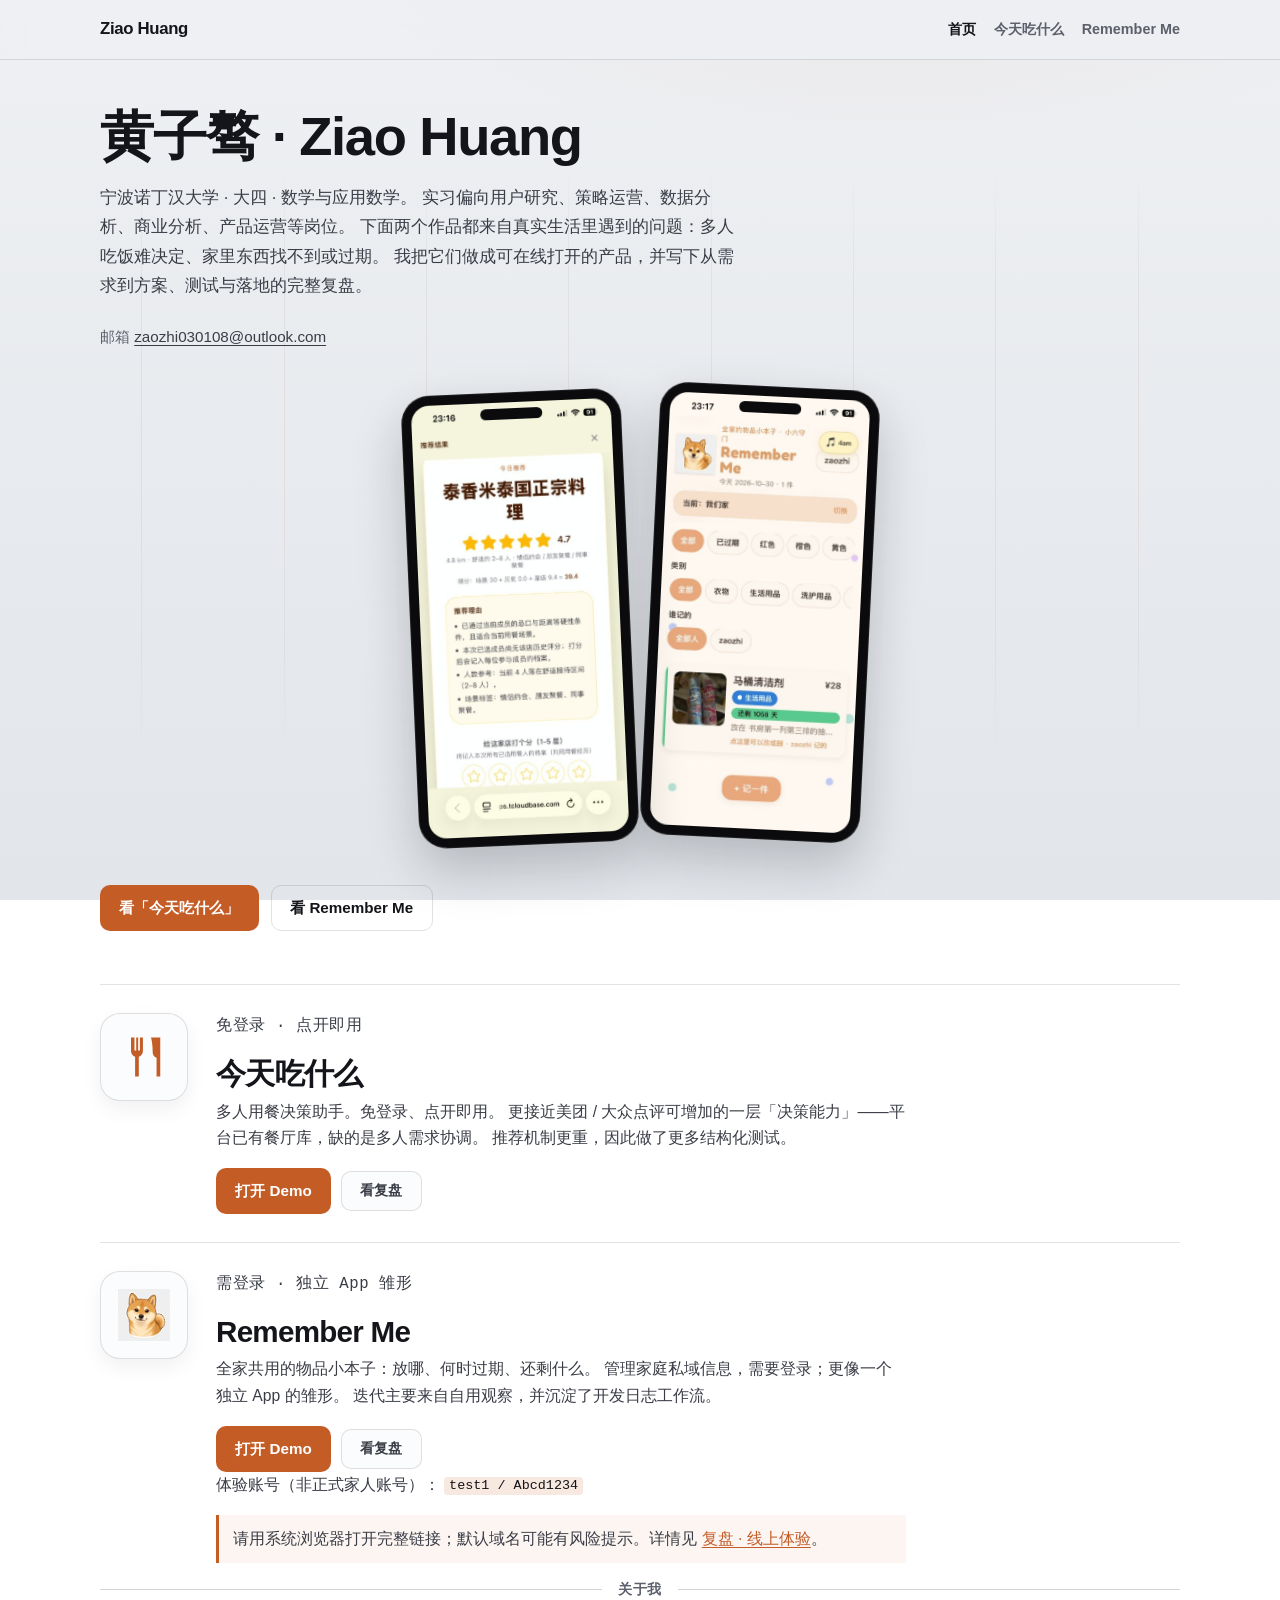
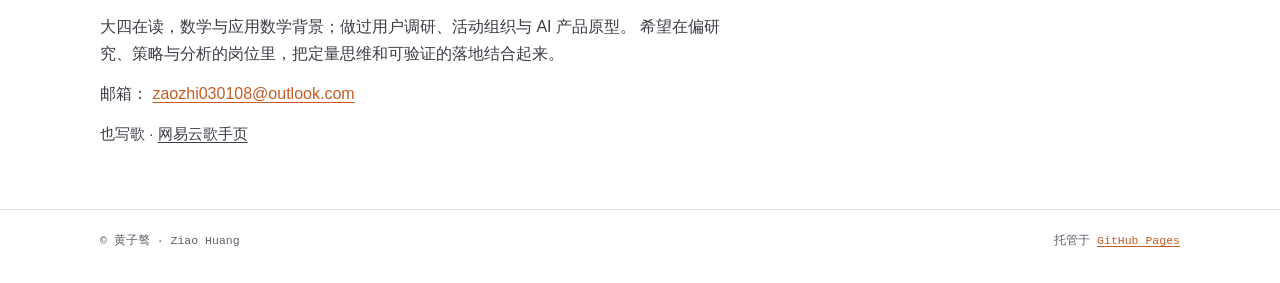
==== commit 0d46d1a1: "Host the portfolio on GitHub Pages only and add a PDF export. Drop the CloudBase sync claim, documen" ====
--- a/index.html
+++ b/index.html
@@ -157,7 +157,7 @@
   <footer class="site-footer">
     <div class="wrap inner">
       <span>© 黄子骜 · Ziao Huang</span>
-      <span>GitHub Pages · 同步 CloudBase 托管</span>
+      <span>托管于 <a href="https://ziao-huang-0108.github.io/ziao-huang.github.io/">GitHub Pages</a></span>
     </div>
   </footer>
 
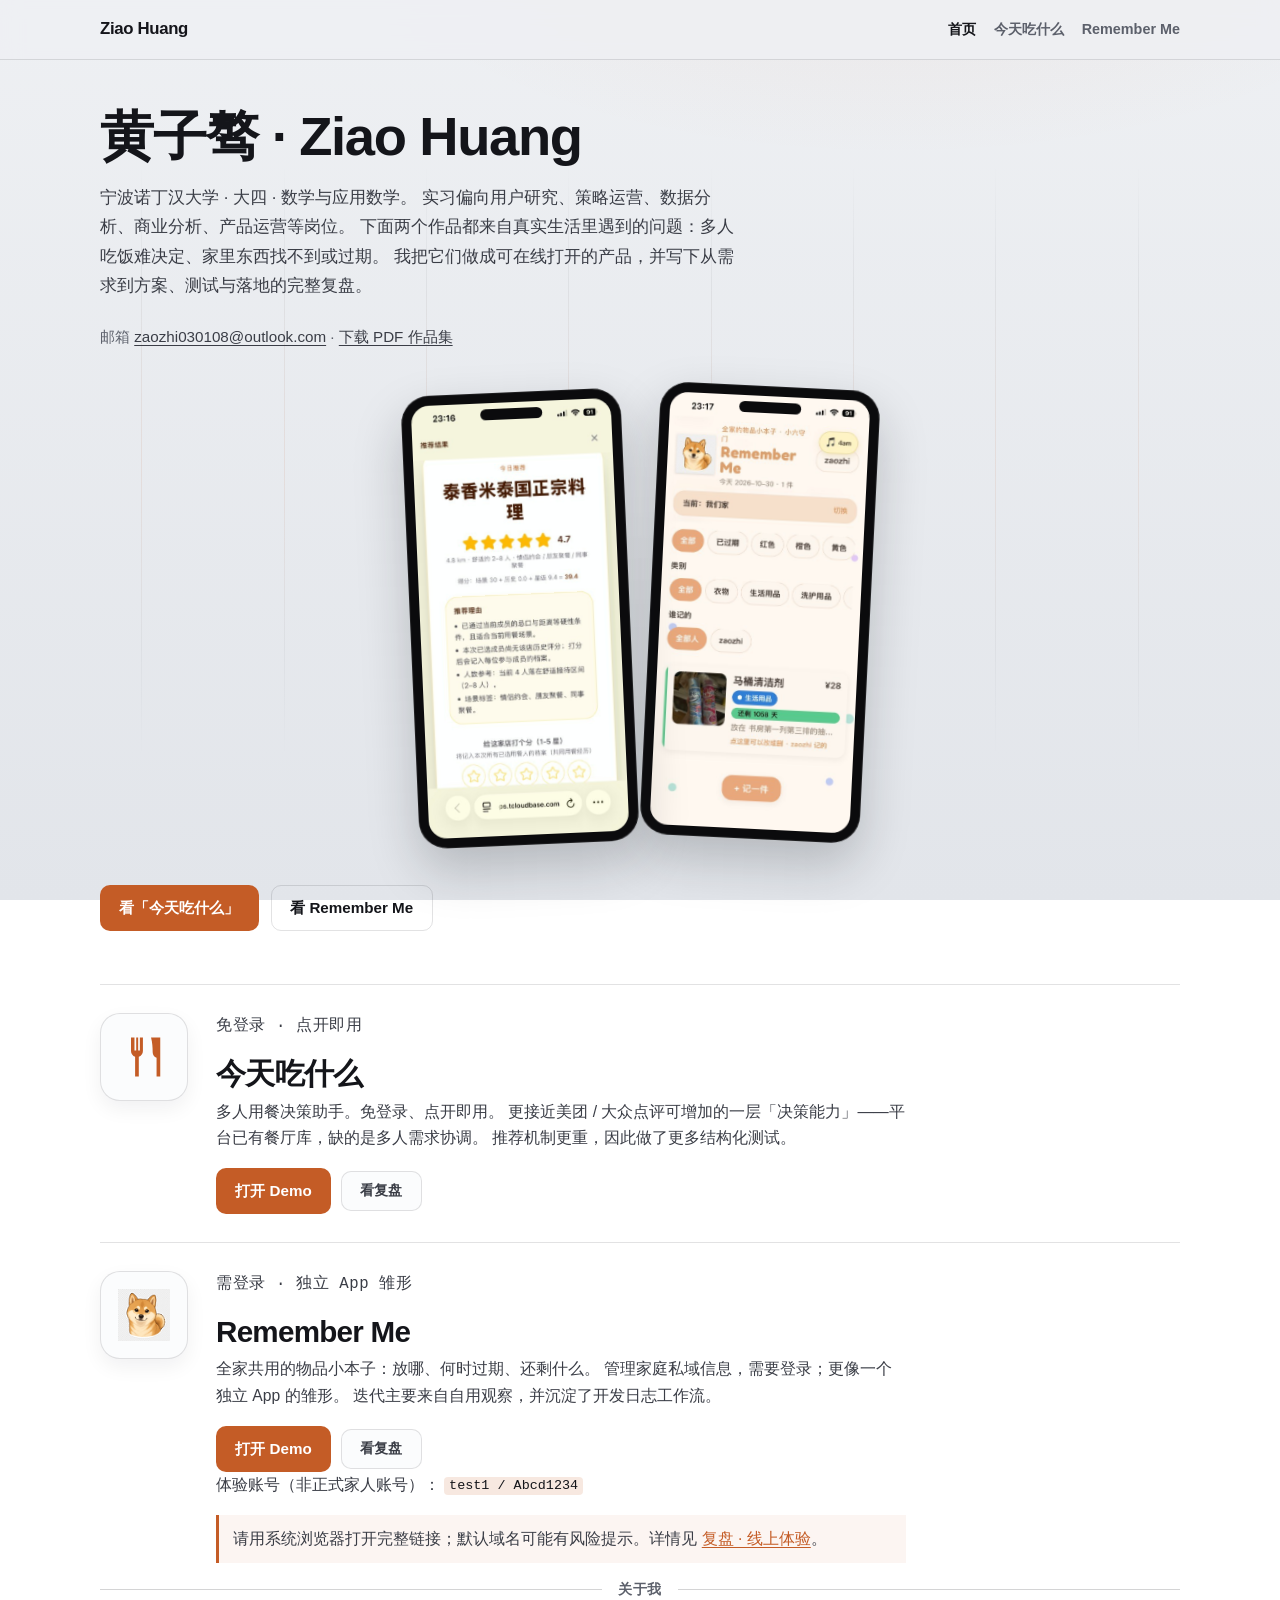
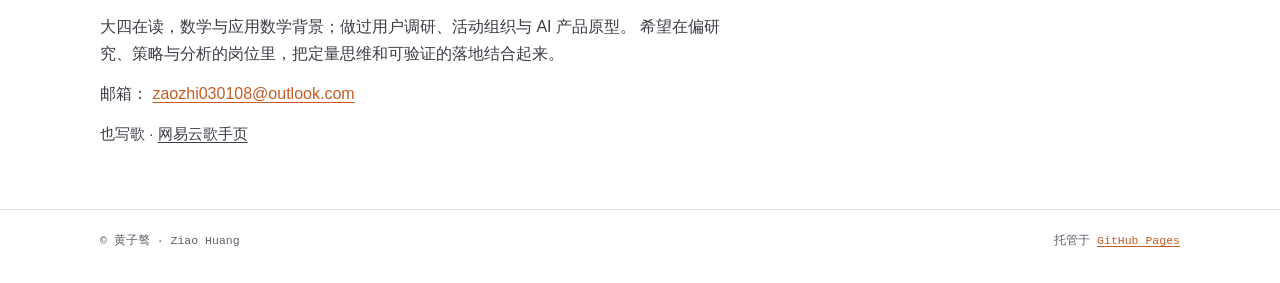
==== commit 2dc94a49: "Add a home-page link to download the portfolio PDF. Co-authored-by: Cursor <cursoragent@cursor.com>" ====
--- a/index.html
+++ b/index.html
@@ -45,6 +45,8 @@
           <p class="hero-contact ci ci-lead">
             邮箱
             <a href="mailto:zaozhi030108@outlook.com">zaozhi030108@outlook.com</a>
+            ·
+            <a href="Ziao-Huang-Portfolio.pdf">下载 PDF 作品集</a>
           </p>
         </div>
         <div class="hero-phones">
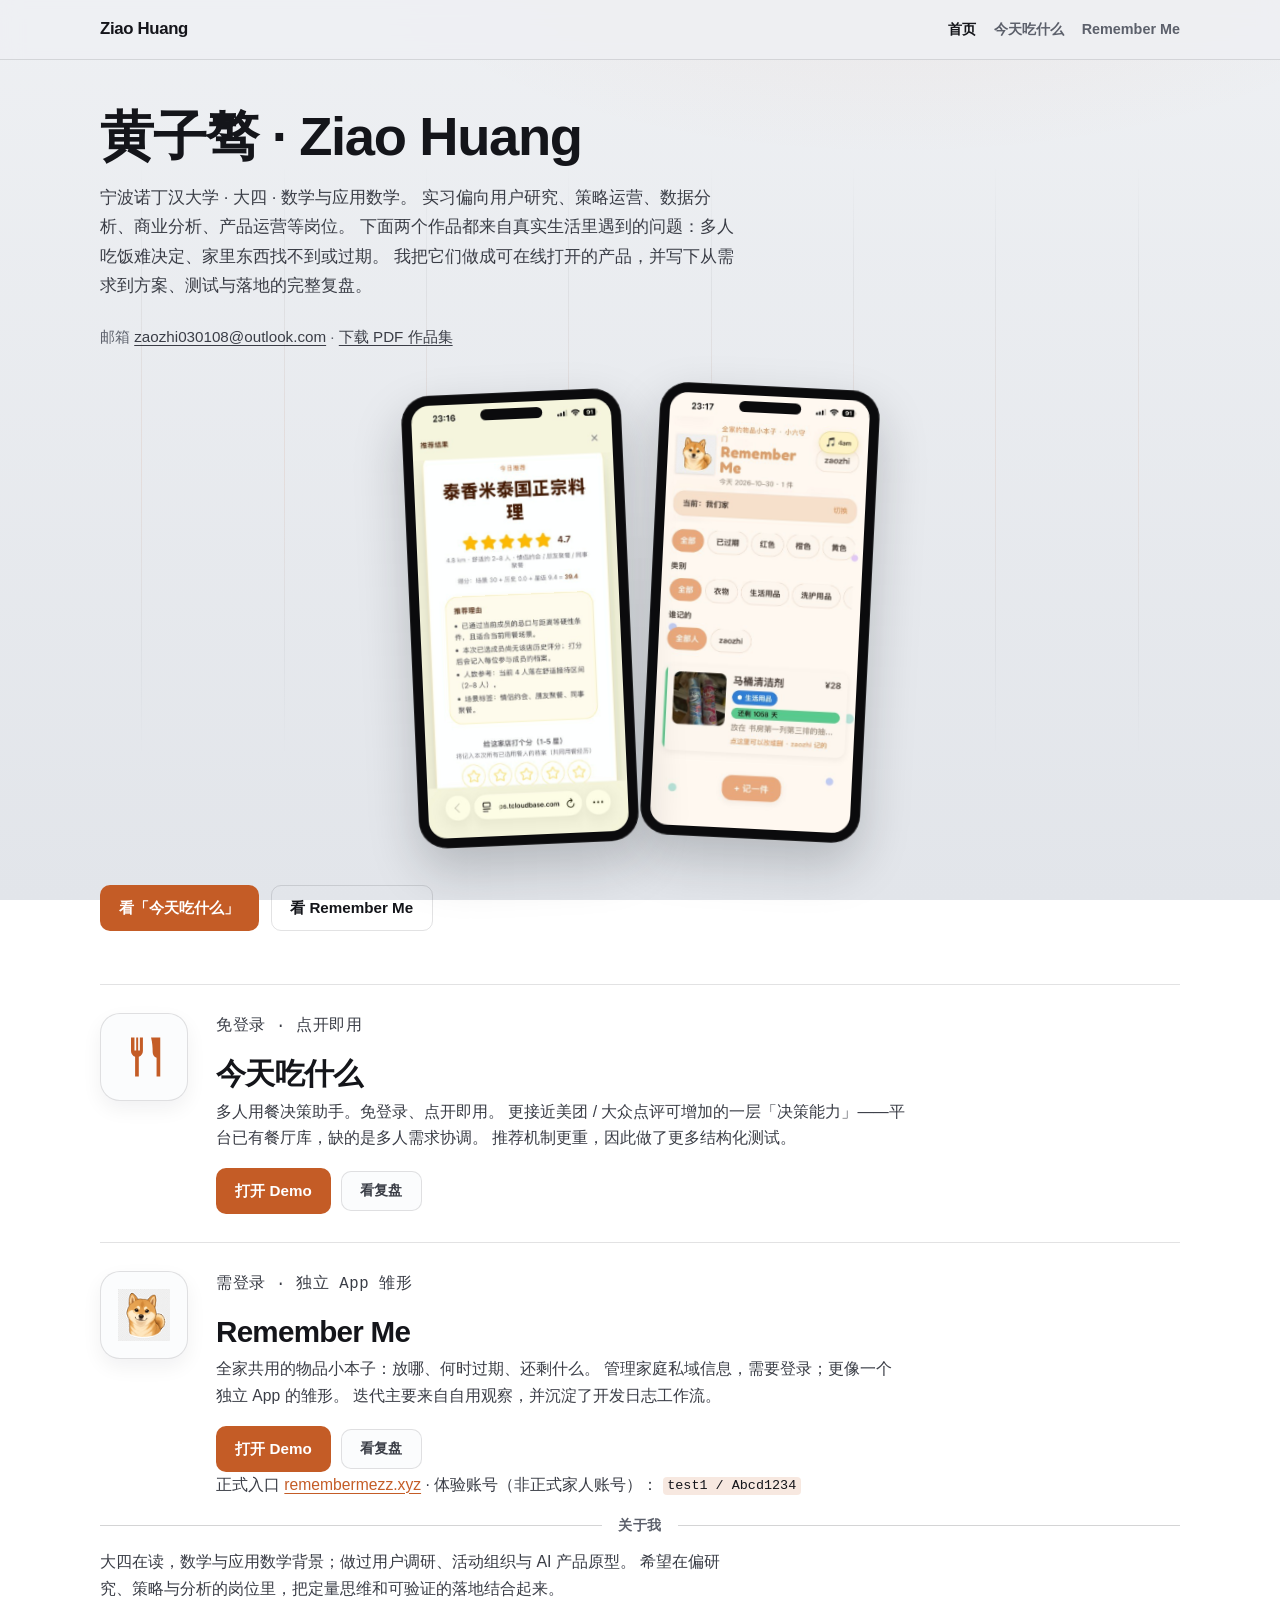
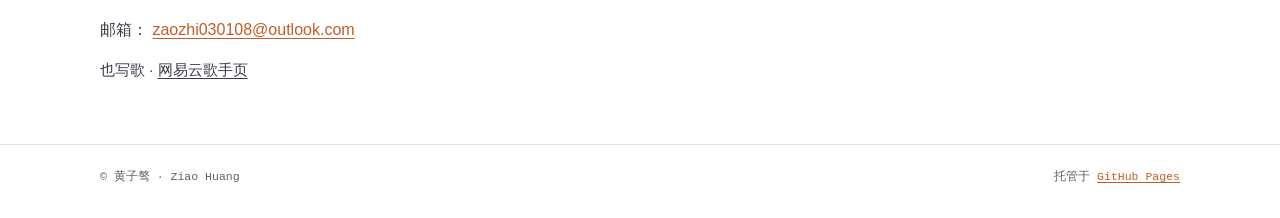
==== commit 7d1961a4: "Point Remember Me demo to the live custom domain. Replace the CloudBase default URL and risk-page wa" ====
--- a/index.html
+++ b/index.html
@@ -121,16 +121,14 @@
               迭代主要来自自用观察，并沉淀了开发日志工作流。
             </p>
             <div class="track-actions">
-              <a class="btn btn-primary" href="https://remember-me-remember-me-d1gmd5iiu9d88c58a.webapps.tcloudbase.com" target="_blank" rel="noopener">打开 Demo</a>
+              <a class="btn btn-primary" href="https://remembermezz.xyz" target="_blank" rel="noopener">打开 Demo</a>
               <a class="btn btn-ghost" href="remember-me.html">看复盘</a>
             </div>
             <p class="track-note">
-              体验账号（非正式家人账号）：
+              正式入口
+              <a href="https://remembermezz.xyz" target="_blank" rel="noopener">remembermezz.xyz</a>
+              · 体验账号（非正式家人账号）：
               <span class="cred">test1 / Abcd1234</span>
-            </p>
-            <p class="notice-inline">
-              请用系统浏览器打开完整链接；默认域名可能有风险提示。详情见
-              <a href="remember-me.html#demo">复盘 · 线上体验</a>。
             </p>
           </div>
         </article>
